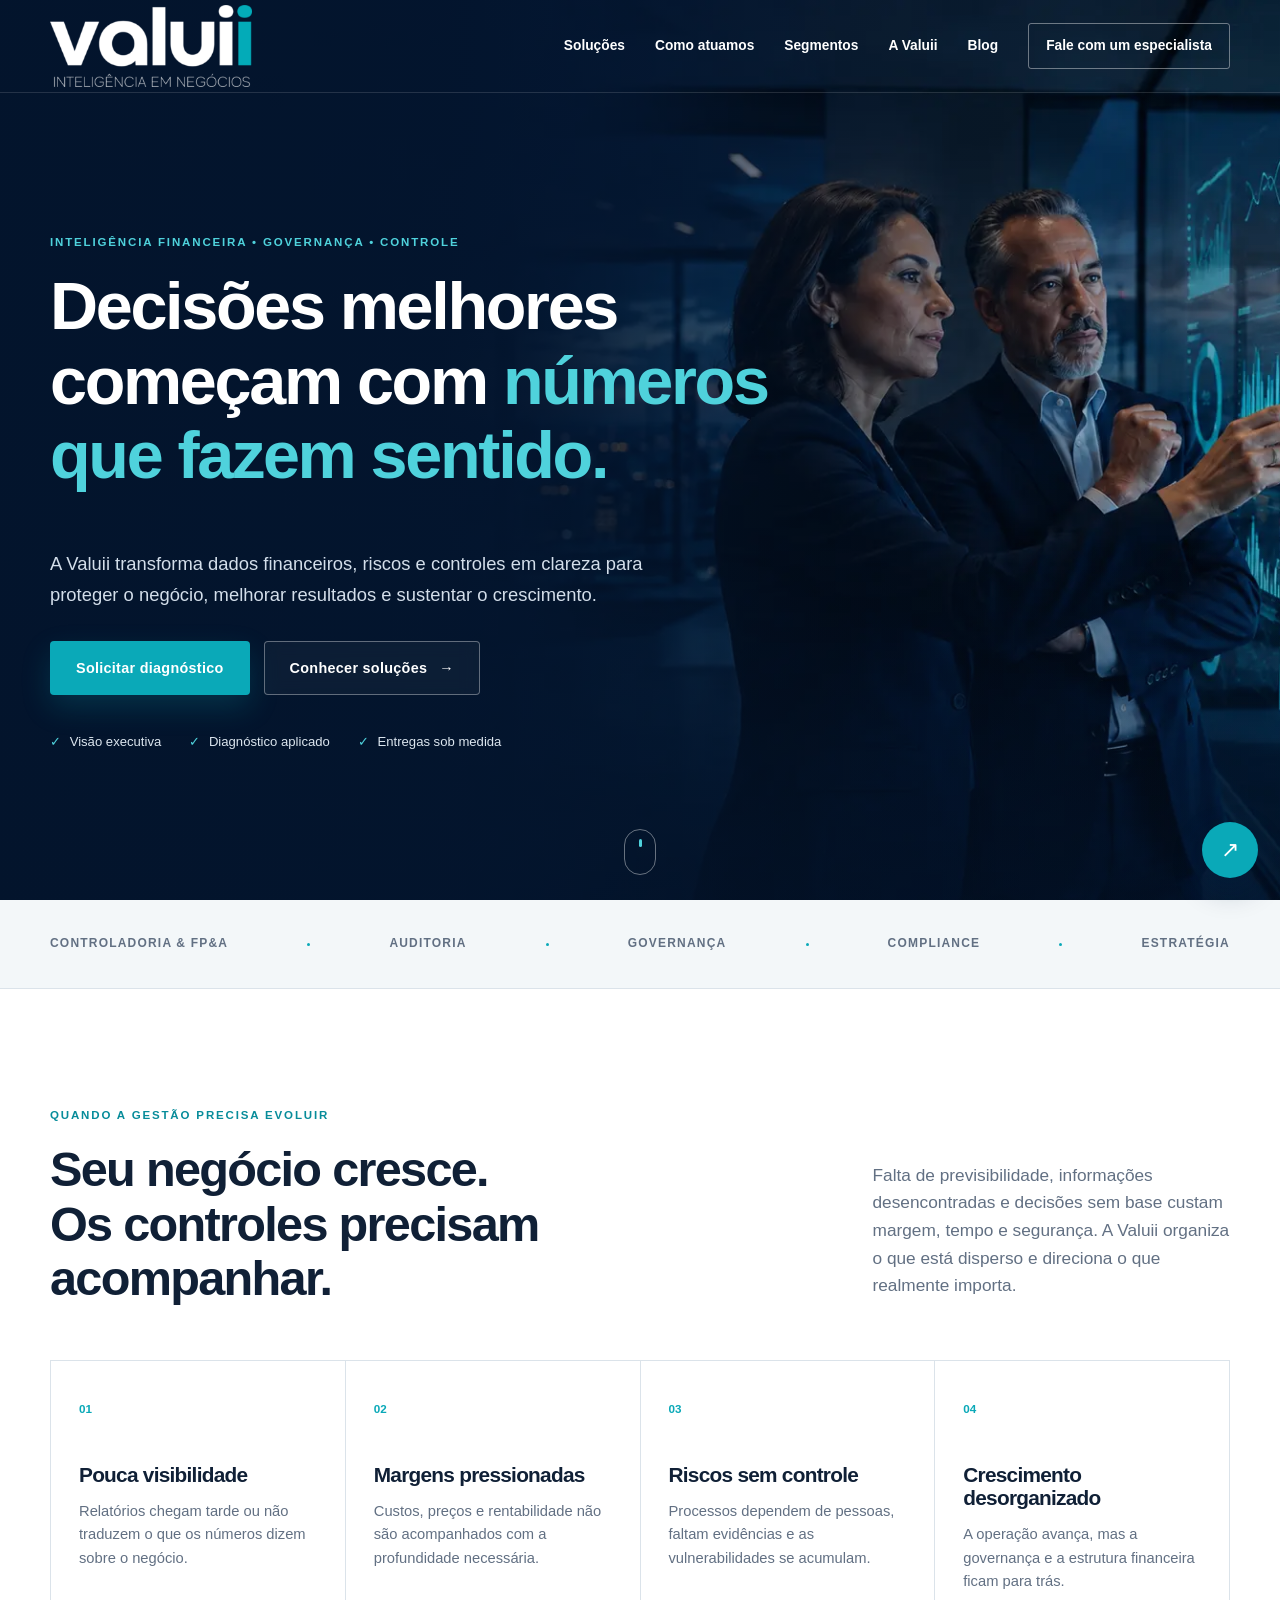
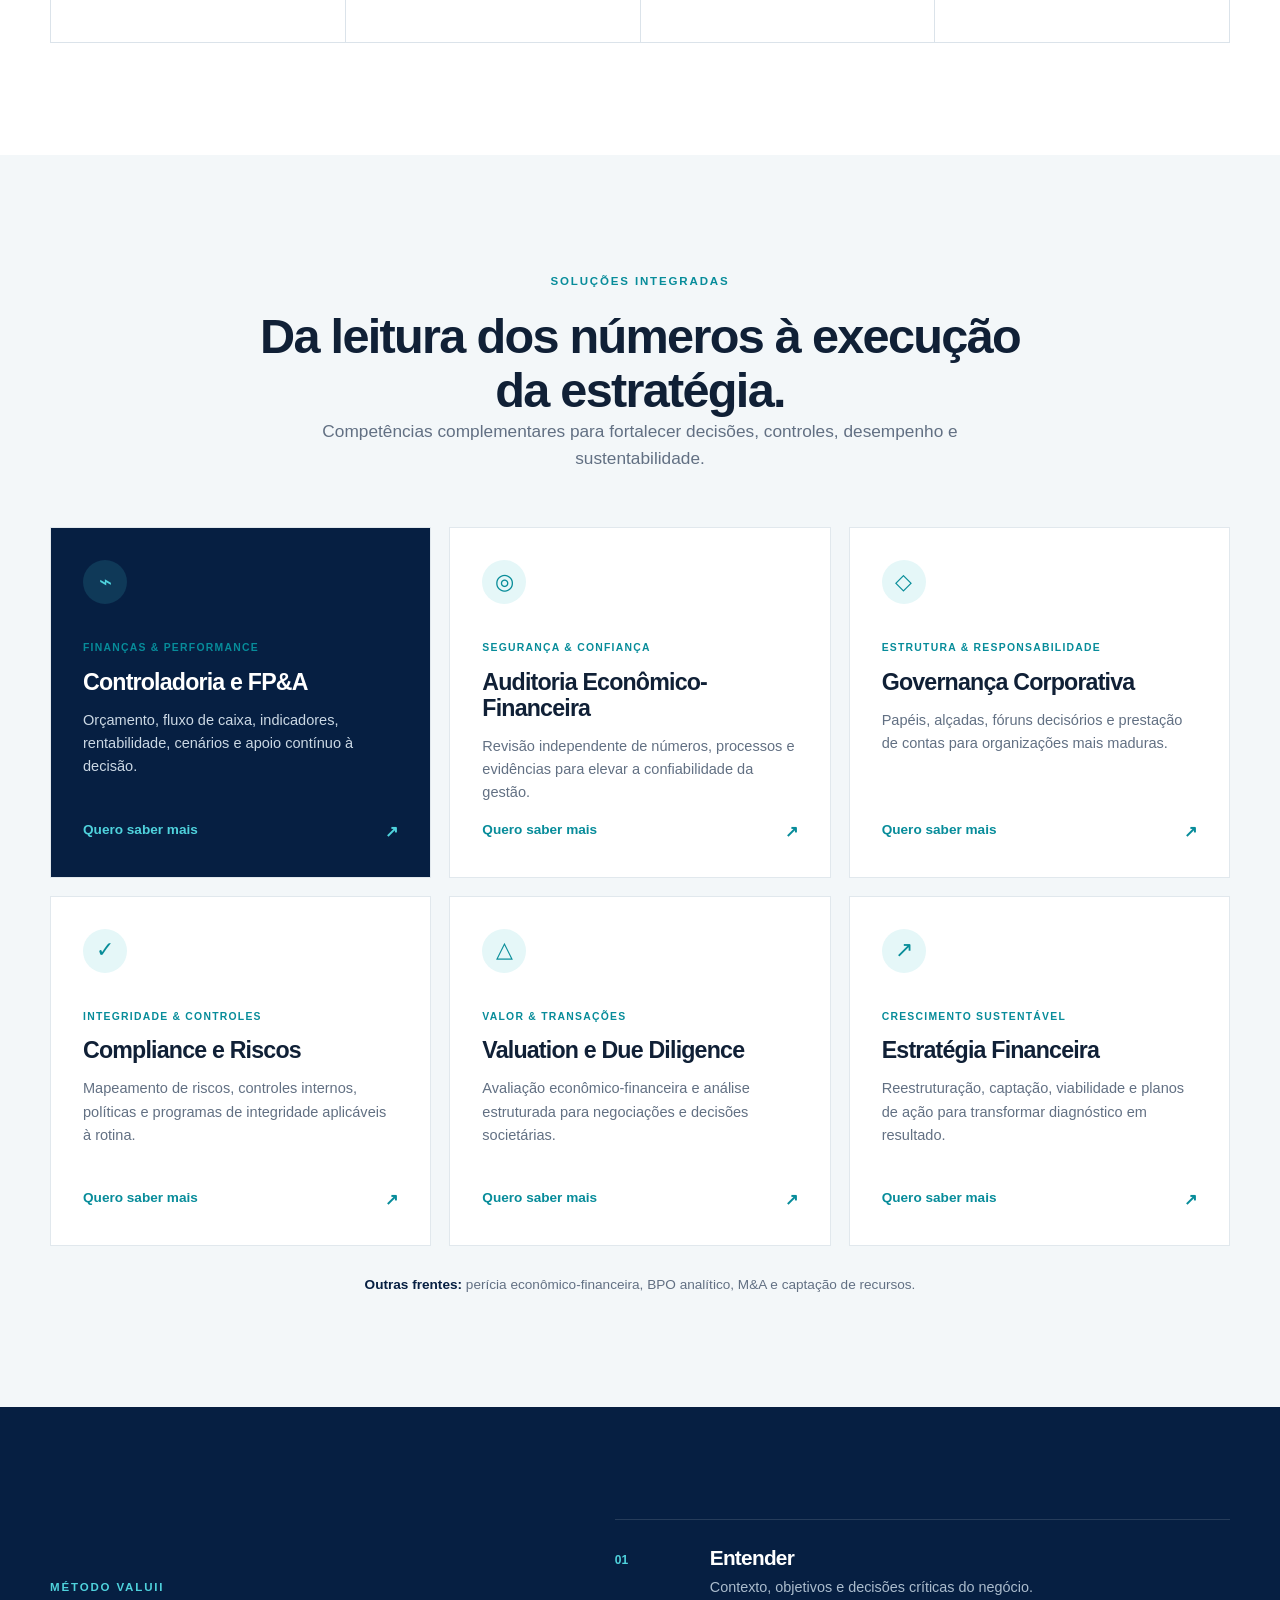
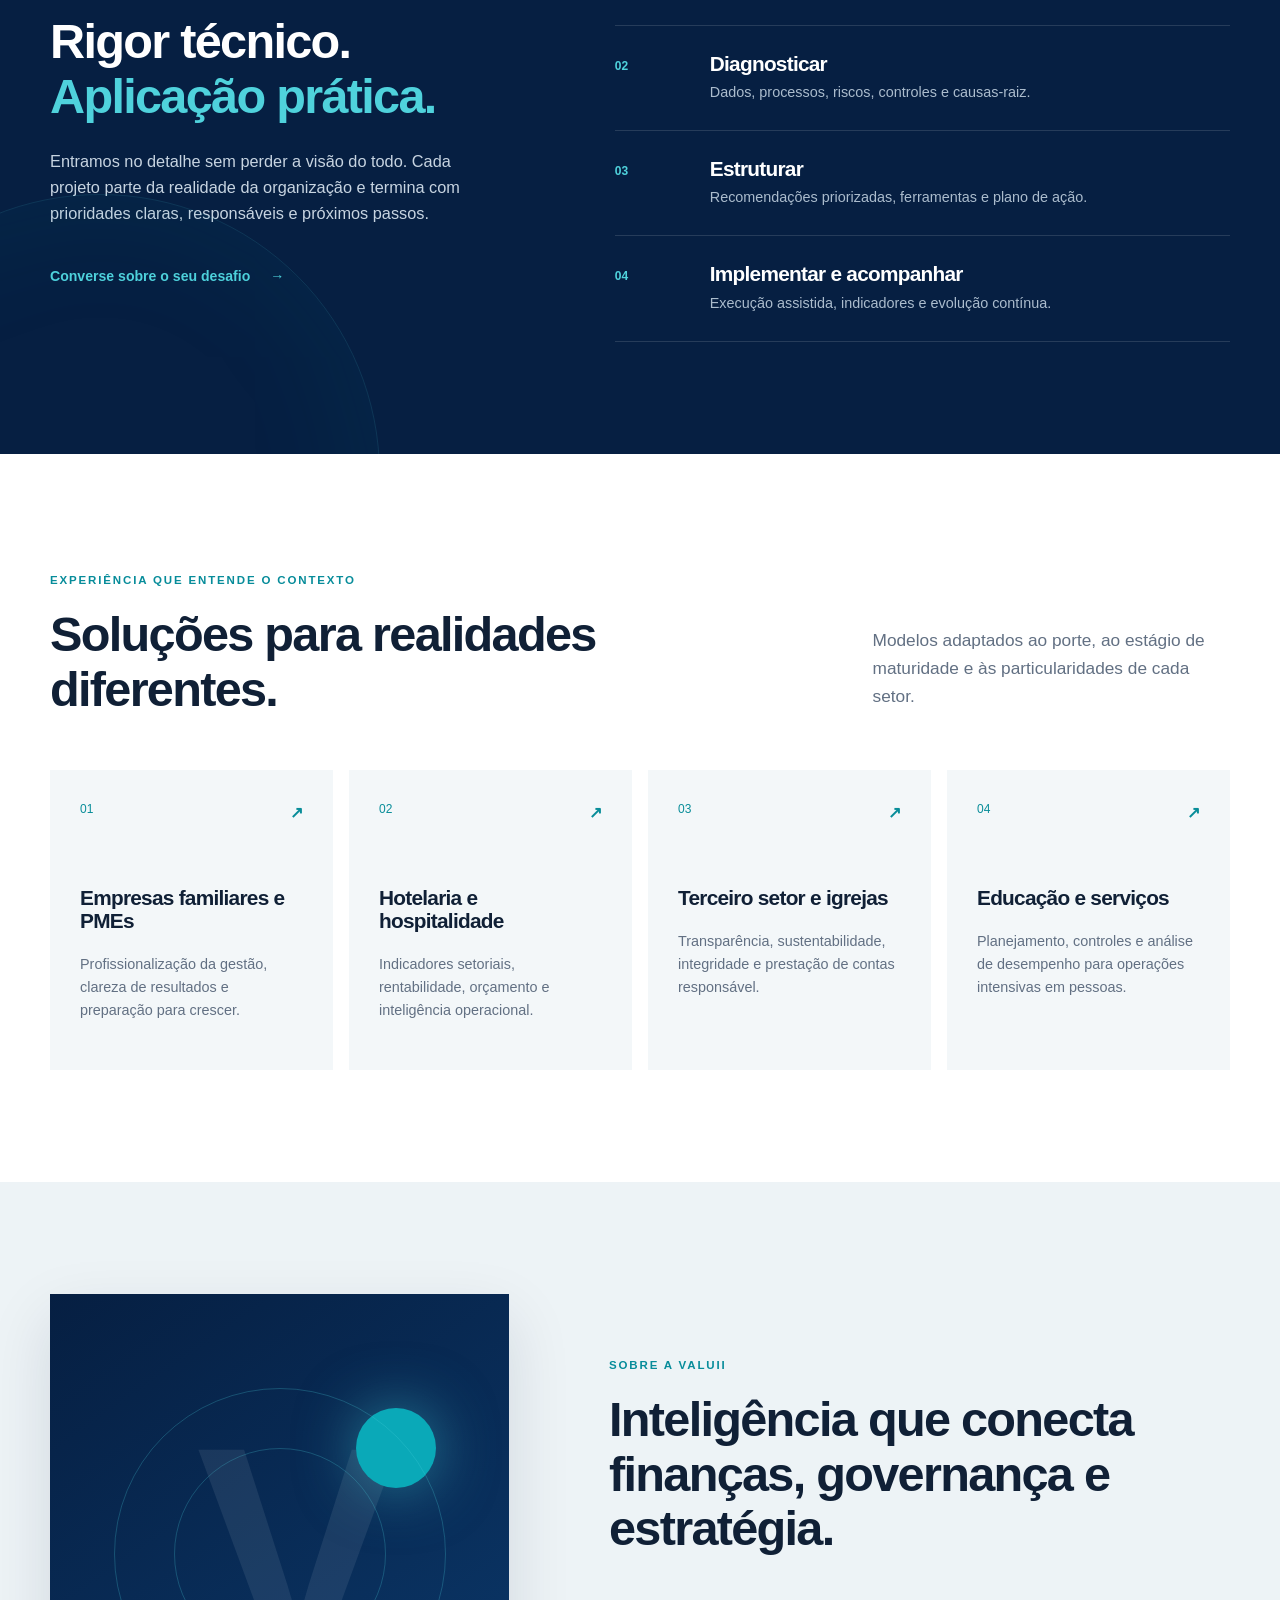
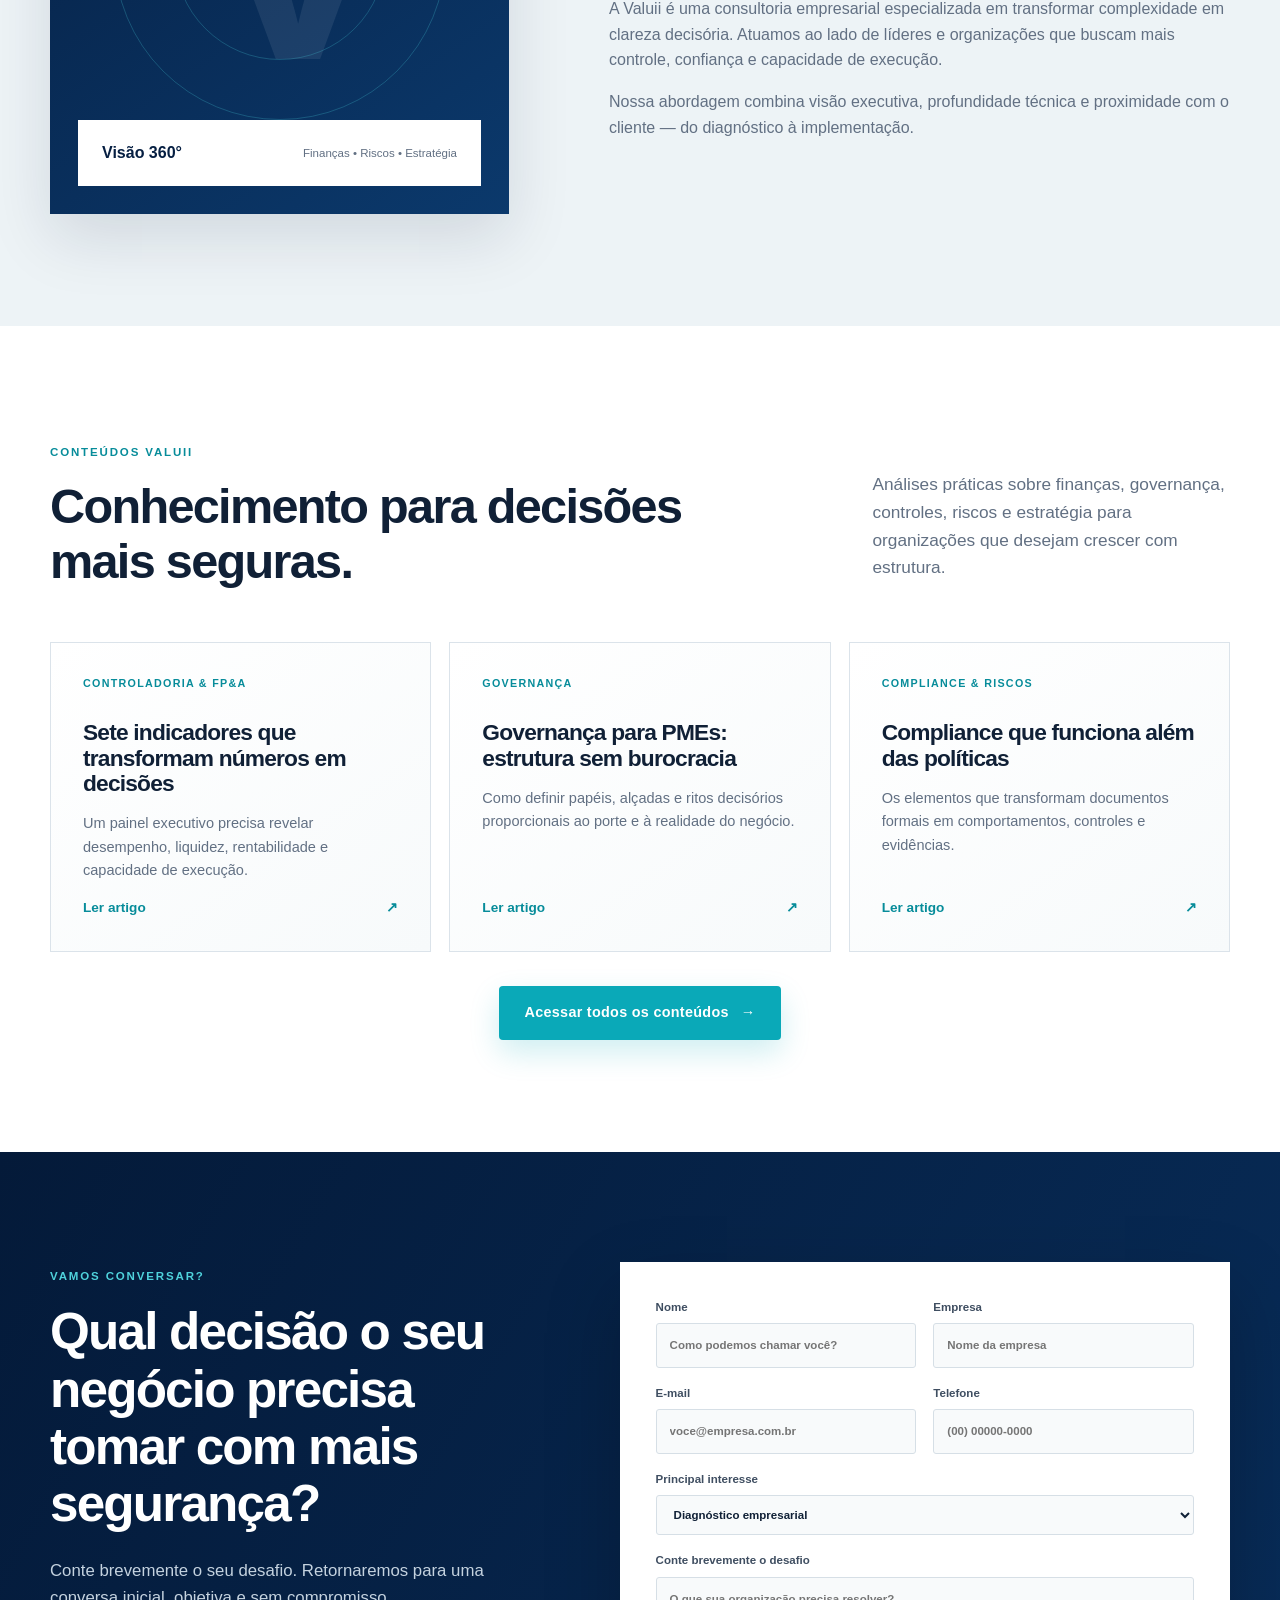
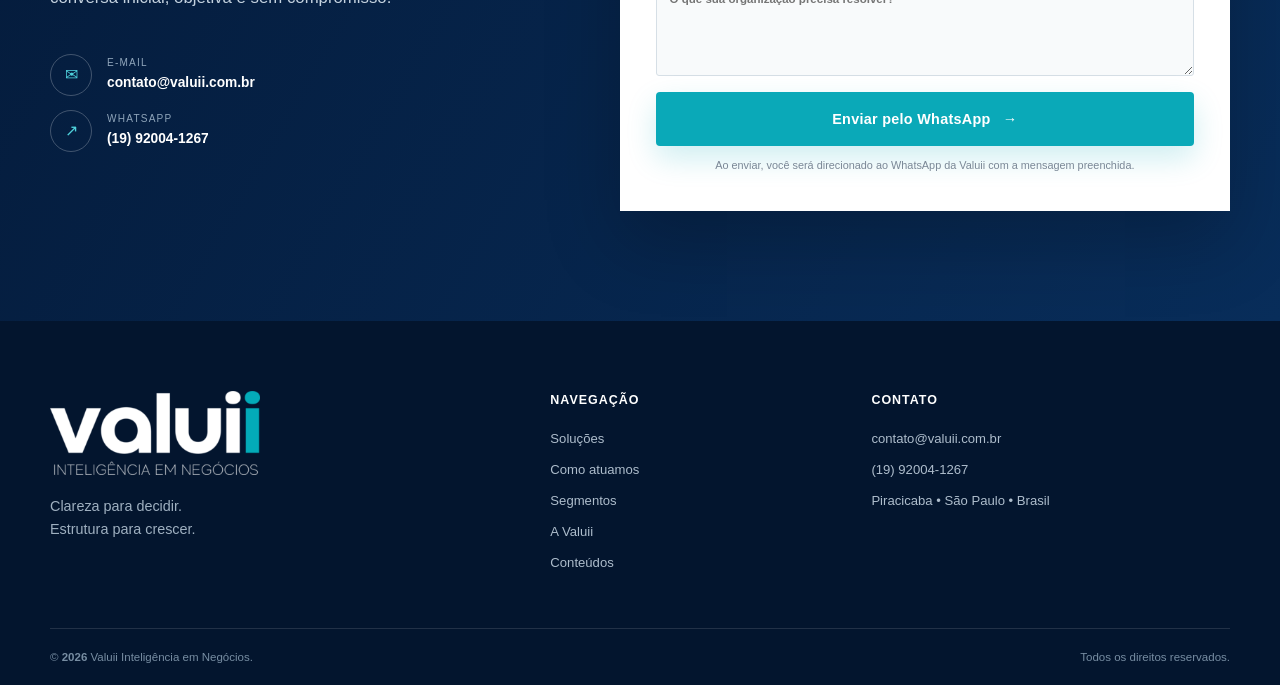
==== index.html @ 7f1cae78 "fix: corrige logo móvel e identifica blog no menu" ====
<!doctype html>
<html lang="pt-BR">
<head>
  <meta charset="utf-8">
  <meta name="viewport" content="width=device-width, initial-scale=1">
  <title>Valuii | Inteligência em Negócios</title>
  <meta name="description" content="Controladoria, inteligência financeira, auditoria, governança e compliance para transformar números em decisões mais seguras.">
  <meta name="theme-color" content="#061f42">
  <meta property="og:title" content="Valuii | Inteligência em Negócios">
  <meta property="og:description" content="Clareza financeira, controle e governança para decisões empresariais mais seguras.">
  <meta property="og:type" content="website">
  <meta property="og:locale" content="pt_BR">
  <meta property="og:url" content="https://www.valuii.com.br/">
  <link rel="canonical" href="https://www.valuii.com.br/">
  <link rel="icon" type="image/png" sizes="512x512" href="assets/favicon-valuii.png">
  <link rel="apple-touch-icon" href="assets/favicon-valuii.png">
  <link rel="preload" as="image" href="assets/hero-valuii.webp" fetchpriority="high">
  <link rel="stylesheet" href="styles.css">
  <script type="application/ld+json">
  {"@context":"https://schema.org","@type":"ProfessionalService","name":"Valuii Inteligência em Negócios","url":"https://www.valuii.com.br/","email":"contato@valuii.com.br","telephone":"+55-19-92004-1267","areaServed":"Brasil","address":{"@type":"PostalAddress","addressLocality":"Piracicaba","addressRegion":"SP","addressCountry":"BR"}}
  </script>
</head>
<body>
  <a class="skip-link" href="#conteudo">Ir para o conteúdo</a>
  <header class="site-header" id="inicio">
    <div class="nav-wrap container">
      <a class="brand" href="#inicio" aria-label="Valuii — página inicial">
        <img src="assets/logo-valuii-light.png" alt="Valuii Inteligência em Negócios" width="299" height="120">
      </a>
      <button class="menu-toggle" type="button" aria-label="Abrir menu" aria-expanded="false" aria-controls="main-nav">
        <span></span><span></span><span></span>
      </button>
      <nav id="main-nav" class="main-nav" aria-label="Navegação principal">
        <a href="#solucoes">Soluções</a>
        <a href="#metodo">Como atuamos</a>
        <a href="#segmentos">Segmentos</a>
        <a href="#sobre">A Valuii</a>
        <a href="blog/">Blog</a>
        <a class="nav-cta" href="#contato">Fale com um especialista</a>
      </nav>
    </div>
  </header>

  <main id="conteudo">
    <section class="hero" aria-labelledby="hero-title">
      <div class="hero-image" aria-hidden="true"></div>
      <div class="hero-shade" aria-hidden="true"></div>
      <div class="container hero-grid">
        <div class="hero-copy reveal">
          <span class="eyebrow light">INTELIGÊNCIA FINANCEIRA • GOVERNANÇA • CONTROLE</span>
          <h1 id="hero-title">Decisões melhores começam com <em>números que fazem sentido.</em></h1>
          <p>A Valuii transforma dados financeiros, riscos e controles em clareza para proteger o negócio, melhorar resultados e sustentar o crescimento.</p>
          <div class="hero-actions">
            <a class="button primary" href="#contato">Solicitar diagnóstico</a>
            <a class="button ghost" href="#solucoes">Conhecer soluções <span aria-hidden="true">→</span></a>
          </div>
          <div class="hero-proof" aria-label="Diferenciais da Valuii">
            <span><i aria-hidden="true">✓</i> Visão executiva</span>
            <span><i aria-hidden="true">✓</i> Diagnóstico aplicado</span>
            <span><i aria-hidden="true">✓</i> Entregas sob medida</span>
          </div>
        </div>
      </div>
      <a class="scroll-cue" href="#desafios" aria-label="Ir para a próxima seção"><span></span></a>
    </section>

    <section class="trust-strip" aria-label="Áreas de atuação">
      <div class="container trust-items">
        <span>Controladoria &amp; FP&amp;A</span><i></i>
        <span>Auditoria</span><i></i>
        <span>Governança</span><i></i>
        <span>Compliance</span><i></i>
        <span>Estratégia</span>
      </div>
    </section>

    <section class="section challenges" id="desafios">
      <div class="container">
        <div class="section-head split reveal">
          <div>
            <span class="eyebrow">QUANDO A GESTÃO PRECISA EVOLUIR</span>
            <h2>Seu negócio cresce.<br>Os controles precisam acompanhar.</h2>
          </div>
          <p>Falta de previsibilidade, informações desencontradas e decisões sem base custam margem, tempo e segurança. A Valuii organiza o que está disperso e direciona o que realmente importa.</p>
        </div>
        <div class="challenge-grid">
          <article class="challenge-card reveal"><span>01</span><h3>Pouca visibilidade</h3><p>Relatórios chegam tarde ou não traduzem o que os números dizem sobre o negócio.</p></article>
          <article class="challenge-card reveal"><span>02</span><h3>Margens pressionadas</h3><p>Custos, preços e rentabilidade não são acompanhados com a profundidade necessária.</p></article>
          <article class="challenge-card reveal"><span>03</span><h3>Riscos sem controle</h3><p>Processos dependem de pessoas, faltam evidências e as vulnerabilidades se acumulam.</p></article>
          <article class="challenge-card reveal"><span>04</span><h3>Crescimento desorganizado</h3><p>A operação avança, mas a governança e a estrutura financeira ficam para trás.</p></article>
        </div>
      </div>
    </section>

    <section class="section solutions" id="solucoes">
      <div class="container">
        <div class="section-head centered reveal">
          <span class="eyebrow">SOLUÇÕES INTEGRADAS</span>
          <h2>Da leitura dos números à execução da estratégia.</h2>
          <p>Competências complementares para fortalecer decisões, controles, desempenho e sustentabilidade.</p>
        </div>
        <div class="solution-grid">
          <article class="solution-card featured reveal"><div class="icon">⌁</div><span>FINANÇAS &amp; PERFORMANCE</span><h3>Controladoria e FP&amp;A</h3><p>Orçamento, fluxo de caixa, indicadores, rentabilidade, cenários e apoio contínuo à decisão.</p><a href="#contato" data-interest="Controladoria e FP&A">Quero saber mais <b>↗</b></a></article>
          <article class="solution-card reveal"><div class="icon">◎</div><span>SEGURANÇA &amp; CONFIANÇA</span><h3>Auditoria Econômico-Financeira</h3><p>Revisão independente de números, processos e evidências para elevar a confiabilidade da gestão.</p><a href="#contato" data-interest="Auditoria Econômico-Financeira">Quero saber mais <b>↗</b></a></article>
          <article class="solution-card reveal"><div class="icon">◇</div><span>ESTRUTURA &amp; RESPONSABILIDADE</span><h3>Governança Corporativa</h3><p>Papéis, alçadas, fóruns decisórios e prestação de contas para organizações mais maduras.</p><a href="#contato" data-interest="Governança Corporativa">Quero saber mais <b>↗</b></a></article>
          <article class="solution-card reveal"><div class="icon">✓</div><span>INTEGRIDADE &amp; CONTROLES</span><h3>Compliance e Riscos</h3><p>Mapeamento de riscos, controles internos, políticas e programas de integridade aplicáveis à rotina.</p><a href="#contato" data-interest="Compliance, Riscos e Controles Internos">Quero saber mais <b>↗</b></a></article>
          <article class="solution-card reveal"><div class="icon">△</div><span>VALOR &amp; TRANSAÇÕES</span><h3>Valuation e Due Diligence</h3><p>Avaliação econômico-financeira e análise estruturada para negociações e decisões societárias.</p><a href="#contato" data-interest="Valuation e Due Diligence">Quero saber mais <b>↗</b></a></article>
          <article class="solution-card reveal"><div class="icon">↗</div><span>CRESCIMENTO SUSTENTÁVEL</span><h3>Estratégia Financeira</h3><p>Reestruturação, captação, viabilidade e planos de ação para transformar diagnóstico em resultado.</p><a href="#contato" data-interest="Consultoria Financeira Estratégica">Quero saber mais <b>↗</b></a></article>
        </div>
        <div class="solutions-note reveal"><strong>Outras frentes:</strong> perícia econômico-financeira, BPO analítico, M&amp;A e captação de recursos.</div>
      </div>
    </section>

    <section class="section method" id="metodo">
      <div class="method-glow" aria-hidden="true"></div>
      <div class="container method-grid">
        <div class="method-copy reveal">
          <span class="eyebrow light">MÉTODO VALUII</span>
          <h2>Rigor técnico.<br><em>Aplicação prática.</em></h2>
          <p>Entramos no detalhe sem perder a visão do todo. Cada projeto parte da realidade da organização e termina com prioridades claras, responsáveis e próximos passos.</p>
          <a class="text-link" href="#contato">Converse sobre o seu desafio <span>→</span></a>
        </div>
        <ol class="method-steps">
          <li class="reveal"><span>01</span><div><h3>Entender</h3><p>Contexto, objetivos e decisões críticas do negócio.</p></div></li>
          <li class="reveal"><span>02</span><div><h3>Diagnosticar</h3><p>Dados, processos, riscos, controles e causas-raiz.</p></div></li>
          <li class="reveal"><span>03</span><div><h3>Estruturar</h3><p>Recomendações priorizadas, ferramentas e plano de ação.</p></div></li>
          <li class="reveal"><span>04</span><div><h3>Implementar e acompanhar</h3><p>Execução assistida, indicadores e evolução contínua.</p></div></li>
        </ol>
      </div>
    </section>

    <section class="section segments" id="segmentos">
      <div class="container">
        <div class="section-head split reveal">
          <div><span class="eyebrow">EXPERIÊNCIA QUE ENTENDE O CONTEXTO</span><h2>Soluções para realidades diferentes.</h2></div>
          <p>Modelos adaptados ao porte, ao estágio de maturidade e às particularidades de cada setor.</p>
        </div>
        <div class="segment-grid">
          <article class="segment-card reveal"><div class="segment-top"><span>01</span><b>↗</b></div><h3>Empresas familiares e PMEs</h3><p>Profissionalização da gestão, clareza de resultados e preparação para crescer.</p></article>
          <article class="segment-card reveal"><div class="segment-top"><span>02</span><b>↗</b></div><h3>Hotelaria e hospitalidade</h3><p>Indicadores setoriais, rentabilidade, orçamento e inteligência operacional.</p></article>
          <article class="segment-card reveal"><div class="segment-top"><span>03</span><b>↗</b></div><h3>Terceiro setor e igrejas</h3><p>Transparência, sustentabilidade, integridade e prestação de contas responsável.</p></article>
          <article class="segment-card reveal"><div class="segment-top"><span>04</span><b>↗</b></div><h3>Educação e serviços</h3><p>Planejamento, controles e análise de desempenho para operações intensivas em pessoas.</p></article>
        </div>
      </div>
    </section>

    <section class="section about" id="sobre">
      <div class="container about-grid">
        <div class="about-visual reveal">
          <div class="monogram"><span>V</span><i></i></div>
          <div class="about-badge"><strong>Visão 360°</strong><span>Finanças • Riscos • Estratégia</span></div>
        </div>
        <div class="about-copy reveal">
          <span class="eyebrow">SOBRE A VALUII</span>
          <h2>Inteligência que conecta finanças, governança e estratégia.</h2>
          <p>A Valuii é uma consultoria empresarial especializada em transformar complexidade em clareza decisória. Atuamos ao lado de líderes e organizações que buscam mais controle, confiança e capacidade de execução.</p>
          <p>Nossa abordagem combina visão executiva, profundidade técnica e proximidade com o cliente — do diagnóstico à implementação.</p>
        </div>
      </div>
    </section>

    <section class="section insights" id="conteudos">
      <div class="container">
        <div class="section-head split reveal">
          <div><span class="eyebrow">CONTEÚDOS VALUII</span><h2>Conhecimento para decisões mais seguras.</h2></div>
          <p>Análises práticas sobre finanças, governança, controles, riscos e estratégia para organizações que desejam crescer com estrutura.</p>
        </div>
        <div class="insight-grid">
          <article class="insight-card reveal"><span>CONTROLADORIA &amp; FP&amp;A</span><h3>Sete indicadores que transformam números em decisões</h3><p>Um painel executivo precisa revelar desempenho, liquidez, rentabilidade e capacidade de execução.</p><a href="blog/indicadores-gestao-financeira/">Ler artigo <b>↗</b></a></article>
          <article class="insight-card reveal"><span>GOVERNANÇA</span><h3>Governança para PMEs: estrutura sem burocracia</h3><p>Como definir papéis, alçadas e ritos decisórios proporcionais ao porte e à realidade do negócio.</p><a href="blog/governanca-pmes/">Ler artigo <b>↗</b></a></article>
          <article class="insight-card reveal"><span>COMPLIANCE &amp; RISCOS</span><h3>Compliance que funciona além das políticas</h3><p>Os elementos que transformam documentos formais em comportamentos, controles e evidências.</p><a href="blog/compliance-na-pratica/">Ler artigo <b>↗</b></a></article>
        </div>
        <div class="insights-action reveal"><a class="button primary" href="blog/">Acessar todos os conteúdos <span>→</span></a></div>
      </div>
    </section>

    <section class="contact" id="contato">
      <div class="container contact-grid">
        <div class="contact-copy reveal">
          <span class="eyebrow light">VAMOS CONVERSAR?</span>
          <h2>Qual decisão o seu negócio precisa tomar com mais segurança?</h2>
          <p>Conte brevemente o seu desafio. Retornaremos para uma conversa inicial, objetiva e sem compromisso.</p>
          <div class="contact-direct">
            <a href="mailto:contato@valuii.com.br"><span>✉</span><div><small>E-MAIL</small><strong>contato@valuii.com.br</strong></div></a>
            <a href="https://wa.me/5519920041267" target="_blank" rel="noopener"><span>↗</span><div><small>WHATSAPP</small><strong>(19) 92004-1267</strong></div></a>
          </div>
        </div>
        <form class="contact-form reveal" id="contact-form">
          <div class="form-row"><label>Nome<input id="name" name="name" type="text" autocomplete="name" required placeholder="Como podemos chamar você?"></label><label>Empresa<input id="company" name="company" type="text" autocomplete="organization" placeholder="Nome da empresa"></label></div>
          <div class="form-row"><label>E-mail<input id="email" name="email" type="email" autocomplete="email" required placeholder="voce@empresa.com.br"></label><label>Telefone<input id="phone" name="phone" type="tel" autocomplete="tel" placeholder="(00) 00000-0000"></label></div>
          <label>Principal interesse<select id="interest" name="interest"><option>Diagnóstico empresarial</option><option>Controladoria e FP&amp;A</option><option>Auditoria Econômico-Financeira</option><option>Governança Corporativa</option><option>Compliance, Riscos e Controles Internos</option><option>Valuation e Due Diligence</option><option>Consultoria Financeira Estratégica</option><option>Outro assunto</option></select></label>
          <label>Conte brevemente o desafio<textarea id="message" name="message" rows="4" required placeholder="O que sua organização precisa resolver?"></textarea></label>
          <button class="button primary full" type="submit">Enviar pelo WhatsApp <span>→</span></button>
          <p class="form-note">Ao enviar, você será direcionado ao WhatsApp da Valuii com a mensagem preenchida.</p>
        </form>
      </div>
    </section>
  </main>

  <footer class="footer">
    <div class="container footer-main">
      <div class="footer-brand"><img src="assets/logo-valuii-light.png" alt="Valuii Inteligência em Negócios" width="299" height="120"><p>Clareza para decidir.<br>Estrutura para crescer.</p></div>
      <div class="footer-links"><strong>Navegação</strong><a href="#solucoes">Soluções</a><a href="#metodo">Como atuamos</a><a href="#segmentos">Segmentos</a><a href="#sobre">A Valuii</a><a href="blog/">Conteúdos</a></div>
      <div class="footer-links"><strong>Contato</strong><a href="mailto:contato@valuii.com.br">contato@valuii.com.br</a><a href="https://wa.me/5519920041267" target="_blank" rel="noopener">(19) 92004-1267</a><span>Piracicaba • São Paulo • Brasil</span></div>
    </div>
    <div class="container footer-bottom"><span>© <b id="year"></b> Valuii Inteligência em Negócios.</span><span>Todos os direitos reservados.</span></div>
  </footer>

  <a class="whatsapp-float" href="https://wa.me/5519920041267?text=Ol%C3%A1%2C%20gostaria%20de%20conhecer%20as%20solu%C3%A7%C3%B5es%20da%20Valuii." target="_blank" rel="noopener" aria-label="Conversar com a Valuii pelo WhatsApp"><span>↗</span></a>
  <script src="script.js" defer></script>
</body>
</html>
---- styles.css ----
:root{--navy:#061f42;--navy-2:#092d59;--cyan:#0aa9b8;--cyan-2:#4fd2dc;--ink:#102036;--muted:#627083;--line:#dbe3ea;--soft:#f3f7f9;--white:#fff;--max:1180px;--shadow:0 24px 60px rgba(4,28,58,.12)}
*{box-sizing:border-box}html{scroll-behavior:smooth}body{margin:0;color:var(--ink);background:var(--white);font-family:"Avenir Next",Avenir,"Segoe UI",Roboto,Helvetica,Arial,sans-serif;line-height:1.6;-webkit-font-smoothing:antialiased}img{display:block;max-width:100%}a{color:inherit;text-decoration:none}button,input,select,textarea{font:inherit}.container{width:min(calc(100% - 40px),var(--max));margin-inline:auto}.skip-link{position:fixed;top:-100px;left:16px;z-index:999;background:white;color:var(--navy);padding:10px 16px;border-radius:6px}.skip-link:focus{top:12px}.eyebrow{display:inline-block;color:#078c9a;font-size:.72rem;font-weight:800;letter-spacing:.16em;margin-bottom:18px}.eyebrow.light{color:var(--cyan-2)}h1,h2,h3,p{margin-top:0}h1,h2,h3{line-height:1.12;letter-spacing:-.035em}h1{font-size:clamp(2.65rem,5.2vw,5rem);font-weight:650}h2{font-size:clamp(2rem,3.8vw,3.55rem);font-weight:650}h3{font-size:1.3rem}.section{padding:112px 0}.section-head{margin-bottom:54px}.section-head.split{display:grid;grid-template-columns:1.35fr .65fr;gap:80px;align-items:end}.section-head.split p{color:var(--muted);font-size:1.08rem;margin-bottom:6px}.section-head.centered{max-width:760px;text-align:center;margin-inline:auto}.section-head.centered p{color:var(--muted);font-size:1.08rem}.section-head h2{margin-bottom:0}.button{display:inline-flex;align-items:center;justify-content:center;gap:12px;min-height:54px;padding:0 25px;border:1px solid transparent;border-radius:4px;font-size:.9rem;font-weight:750;letter-spacing:.02em;transition:.25s ease;cursor:pointer}.button.primary{background:var(--cyan);color:white;box-shadow:0 12px 30px rgba(10,169,184,.2)}.button.primary:hover{background:#078f9c;transform:translateY(-2px)}.button.ghost{border-color:rgba(255,255,255,.35);color:white;background:rgba(255,255,255,.04);backdrop-filter:blur(8px)}.button.ghost:hover{border-color:white;background:rgba(255,255,255,.1)}.button.full{width:100%;border:0}.site-header{position:absolute;z-index:20;width:100%;top:0;border-bottom:1px solid rgba(255,255,255,.13)}.site-header.is-scrolled{position:fixed;background:rgba(6,31,66,.96);backdrop-filter:blur(14px);animation:headerIn .25s ease;box-shadow:0 10px 30px rgba(0,0,0,.12)}@keyframes headerIn{from{transform:translateY(-100%)}to{transform:none}}.nav-wrap{height:92px;display:flex;align-items:center;justify-content:space-between}.brand img{width:202px;height:auto}.main-nav{display:flex;align-items:center;gap:30px;color:white;font-size:.86rem;font-weight:650}.main-nav>a:not(.nav-cta){position:relative}.main-nav>a:not(.nav-cta):after{content:"";position:absolute;left:0;right:100%;bottom:-8px;height:2px;background:var(--cyan);transition:.25s}.main-nav>a:hover:after{right:0}.nav-cta{padding:11px 17px;border:1px solid rgba(255,255,255,.4);border-radius:3px}.nav-cta:hover{background:white;color:var(--navy)}.menu-toggle{display:none;background:none;border:0;padding:8px}.menu-toggle span{display:block;width:25px;height:2px;background:white;margin:5px}.hero{position:relative;min-height:790px;height:100vh;max-height:980px;display:flex;align-items:center;overflow:hidden;background:var(--navy)}.hero-image{position:absolute;inset:0;background-image:url("assets/hero-valuii.webp");background-size:cover;background-position:center}.hero-shade{position:absolute;inset:0;background:linear-gradient(90deg,rgba(3,20,44,.98) 0%,rgba(3,20,44,.91) 35%,rgba(3,20,44,.42) 68%,rgba(3,20,44,.12) 100%),linear-gradient(0deg,rgba(3,20,44,.58),transparent 40%)}.hero-grid{position:relative;padding-top:80px}.hero-copy{max-width:770px;color:white}.hero-copy h1 em,.method-copy h2 em{font-style:normal;color:var(--cyan-2)}.hero-copy p{max-width:660px;color:#d3deea;font-size:1.15rem;line-height:1.7;margin-bottom:31px}.hero-actions{display:flex;gap:14px;flex-wrap:wrap}.hero-proof{display:flex;gap:28px;flex-wrap:wrap;margin-top:36px;color:#dce6ef;font-size:.82rem}.hero-proof i{font-style:normal;color:var(--cyan-2);margin-right:5px}.scroll-cue{position:absolute;bottom:25px;left:50%;transform:translateX(-50%);width:32px;height:46px;border:1px solid rgba(255,255,255,.4);border-radius:18px}.scroll-cue span{display:block;width:3px;height:8px;border-radius:2px;background:var(--cyan-2);margin:9px auto;animation:scroll 1.8s infinite}@keyframes scroll{0%{opacity:0;transform:translateY(0)}30%{opacity:1}100%{opacity:0;transform:translateY(16px)}}.trust-strip{background:var(--soft);border-bottom:1px solid var(--line)}.trust-items{min-height:88px;display:flex;align-items:center;justify-content:space-between;color:#627083;font-size:.75rem;font-weight:750;letter-spacing:.1em;text-transform:uppercase}.trust-items i{width:3px;height:3px;border-radius:50%;background:var(--cyan)}.challenges{background:white}.challenge-grid{display:grid;grid-template-columns:repeat(4,1fr);gap:1px;background:var(--line);border:1px solid var(--line)}.challenge-card{background:white;padding:34px 28px;min-height:260px;transition:.25s}.challenge-card:hover{background:var(--navy);color:white;transform:translateY(-6px);box-shadow:var(--shadow)}.challenge-card>span{display:inline-block;color:var(--cyan);font-size:.73rem;font-weight:800;margin-bottom:44px}.challenge-card h3{margin-bottom:14px}.challenge-card p{color:var(--muted);font-size:.92rem}.challenge-card:hover p{color:#cbd8e4}.solutions{background:var(--soft)}.solution-grid{display:grid;grid-template-columns:repeat(3,1fr);gap:18px}.solution-card{position:relative;background:white;border:1px solid #e1e8ed;padding:32px;min-height:350px;display:flex;flex-direction:column;transition:.28s}.solution-card:hover{transform:translateY(-7px);box-shadow:var(--shadow);border-color:transparent}.solution-card.featured{background:var(--navy);color:white}.solution-card .icon{width:44px;height:44px;border-radius:50%;display:grid;place-items:center;background:#e5f7f8;color:#088d99;font-size:1.35rem;margin-bottom:36px}.solution-card.featured .icon{background:rgba(73,208,220,.14);color:var(--cyan-2)}.solution-card>span{font-size:.65rem;letter-spacing:.12em;color:#078c9a;font-weight:800;margin-bottom:12px}.solution-card h3{font-size:1.45rem;margin-bottom:14px}.solution-card p{color:var(--muted);font-size:.91rem}.solution-card.featured p{color:#cbd8e4}.solution-card a{margin-top:auto;color:#078c9a;font-weight:750;font-size:.85rem}.solution-card.featured a{color:var(--cyan-2)}.solution-card a b{float:right;font-size:1rem}.solutions-note{text-align:center;color:var(--muted);font-size:.85rem;margin-top:28px}.solutions-note strong{color:var(--navy)}.method{position:relative;overflow:hidden;background:var(--navy);color:white}.method-glow{position:absolute;width:560px;height:560px;border:1px solid rgba(73,208,220,.13);border-radius:50%;left:-180px;bottom:-300px;box-shadow:0 0 140px rgba(10,169,184,.08) inset}.method-grid{display:grid;grid-template-columns:.85fr 1.15fr;gap:110px;align-items:center}.method-copy h2{margin-bottom:25px}.method-copy p{color:#c7d4e1;font-size:1.02rem;max-width:470px}.text-link{display:inline-flex;gap:20px;color:var(--cyan-2);font-size:.88rem;font-weight:800;margin-top:22px}.method-steps{list-style:none;padding:0;margin:0}.method-steps li{display:grid;grid-template-columns:75px 1fr;gap:20px;padding:26px 0;border-bottom:1px solid rgba(255,255,255,.13)}.method-steps li:first-child{border-top:1px solid rgba(255,255,255,.13)}.method-steps>li>span{color:var(--cyan-2);font-size:.75rem;font-weight:800;padding-top:5px}.method-steps h3{margin-bottom:6px}.method-steps p{color:#abbccd;margin:0;font-size:.9rem}.segments{background:white}.segment-grid{display:grid;grid-template-columns:repeat(4,1fr);gap:16px}.segment-card{background:var(--soft);border-bottom:3px solid transparent;padding:30px;min-height:280px;transition:.25s}.segment-card:hover{border-color:var(--cyan);background:white;box-shadow:var(--shadow);transform:translateY(-5px)}.segment-top{display:flex;justify-content:space-between;margin-bottom:60px;color:#088d99;font-size:.75rem}.segment-top b{font-size:1rem}.segment-card h3{font-size:1.3rem}.segment-card p{color:var(--muted);font-size:.9rem}.about{background:#edf3f6}.about-grid{display:grid;grid-template-columns:.85fr 1.15fr;gap:100px;align-items:center}.about-visual{position:relative;height:520px;background:linear-gradient(145deg,var(--navy),#0b396c);overflow:hidden;box-shadow:var(--shadow)}.monogram{height:100%;display:grid;place-items:center;position:relative}.monogram span{font-size:19rem;line-height:1;font-weight:800;color:rgba(255,255,255,.08);letter-spacing:-.12em}.monogram:before,.monogram:after{content:"";position:absolute;width:210px;height:210px;border:1px solid rgba(73,208,220,.25);border-radius:50%}.monogram:after{width:330px;height:330px}.monogram i{position:absolute;width:80px;height:80px;background:var(--cyan);border-radius:50%;right:16%;top:22%;box-shadow:0 0 60px rgba(73,208,220,.5)}.about-badge{position:absolute;left:28px;right:28px;bottom:28px;padding:20px 24px;background:white;display:flex;justify-content:space-between;align-items:center;gap:20px}.about-badge strong{color:var(--navy)}.about-badge span{font-size:.72rem;color:var(--muted);text-align:right}.about-copy>p{color:var(--muted);font-size:1rem}.leader-card{display:flex;align-items:center;gap:18px;margin-top:30px;padding-top:28px;border-top:1px solid #cedae2}.leader-initials{width:58px;height:58px;border-radius:50%;background:var(--navy);color:white;display:grid;place-items:center;font-weight:800}.leader-card strong,.leader-card span,.leader-card small{display:block}.leader-card span{font-size:.82rem;color:#078c9a;font-weight:800}.leader-card small{font-size:.75rem;color:var(--muted);margin-top:3px}.contact{padding:110px 0;background:linear-gradient(120deg,#041a39,#082d5a);color:white}.contact-grid{display:grid;grid-template-columns:.88fr 1.12fr;gap:90px}.contact-copy h2{font-size:clamp(2.1rem,4vw,3.7rem);margin-bottom:25px}.contact-copy>p{color:#c4d2df;font-size:1.05rem}.contact-direct{margin-top:42px;display:grid;gap:14px}.contact-direct a{display:flex;gap:15px;align-items:center}.contact-direct>a>span{width:42px;height:42px;border:1px solid rgba(255,255,255,.24);border-radius:50%;display:grid;place-items:center;color:var(--cyan-2)}.contact-direct small,.contact-direct strong{display:block}.contact-direct small{color:#8fa5ba;font-size:.63rem;letter-spacing:.12em}.contact-direct strong{font-size:.86rem}.contact-form{background:white;color:var(--ink);padding:36px;box-shadow:0 30px 70px rgba(0,0,0,.22)}.form-row{display:grid;grid-template-columns:1fr 1fr;gap:17px}.contact-form label{display:block;font-size:.72rem;font-weight:800;color:#3f4e61;margin-bottom:16px}.contact-form input,.contact-form select,.contact-form textarea{display:block;width:100%;margin-top:7px;border:1px solid #d6dfe6;border-radius:3px;background:#f8fafb;color:var(--ink);padding:12px 13px;outline:none;transition:.2s}.contact-form input:focus,.contact-form select:focus,.contact-form textarea:focus{border-color:var(--cyan);box-shadow:0 0 0 3px rgba(10,169,184,.12);background:white}.contact-form textarea{resize:vertical}.form-note{text-align:center;color:#7a8796;font-size:.68rem;margin:11px 0 0}.footer{background:#03152e;color:white;padding-top:70px}.footer-main{display:grid;grid-template-columns:1.2fr .7fr 1fr;gap:70px;padding-bottom:55px}.footer-brand img{width:210px;height:auto;margin-bottom:20px}.footer-brand p{color:#9fb0c0;font-size:.9rem}.footer-links{display:flex;flex-direction:column;gap:10px;font-size:.82rem;color:#aebdcc}.footer-links strong{color:white;margin-bottom:7px;font-size:.78rem;letter-spacing:.08em;text-transform:uppercase}.footer-links a:hover{color:var(--cyan-2)}.footer-bottom{border-top:1px solid rgba(255,255,255,.12);padding:19px 0;display:flex;justify-content:space-between;color:#778da2;font-size:.72rem}.whatsapp-float{position:fixed;z-index:50;right:22px;bottom:22px;width:56px;height:56px;border-radius:50%;display:grid;place-items:center;background:var(--cyan);color:white;font-size:1.4rem;box-shadow:0 12px 30px rgba(4,31,66,.3);transition:.2s}.whatsapp-float:hover{transform:translateY(-4px) scale(1.04)}.reveal{opacity:0;transform:translateY(24px);transition:opacity .65s ease,transform .65s ease}.reveal.visible{opacity:1;transform:none}
@media(max-width:980px){.section{padding:88px 0}.main-nav{position:fixed;inset:92px 0 auto 0;background:var(--navy);display:none;flex-direction:column;align-items:stretch;padding:24px 30px 35px;border-top:1px solid rgba(255,255,255,.1)}.main-nav.open{display:flex}.main-nav .nav-cta{text-align:center}.menu-toggle{display:block}.section-head.split,.method-grid,.about-grid,.contact-grid{grid-template-columns:1fr;gap:45px}.challenge-grid,.segment-grid{grid-template-columns:repeat(2,1fr)}.solution-grid{grid-template-columns:repeat(2,1fr)}.about-visual{height:430px}.contact-grid{gap:55px}.hero{min-height:740px}.hero-copy{max-width:680px}.footer-main{grid-template-columns:1fr 1fr}.footer-brand{grid-column:1/-1}}
@media(max-width:650px){.container{width:min(calc(100% - 30px),var(--max))}.section{padding:72px 0}.nav-wrap{height:78px}.site-header .brand img{width:168px}.main-nav{inset:78px 0 auto}.hero{height:auto;min-height:760px;padding:125px 0 70px}.hero-image{background-position:66% center}.hero-shade{background:linear-gradient(90deg,rgba(3,20,44,.96),rgba(3,20,44,.76)),linear-gradient(0deg,rgba(3,20,44,.7),transparent)}.hero-copy h1{font-size:2.7rem}.hero-copy p{font-size:1rem}.hero-actions{display:grid}.hero-proof{gap:11px 20px}.scroll-cue{display:none}.trust-items{justify-content:center;gap:14px;flex-wrap:wrap;padding:18px 0}.trust-items i{display:none}.section-head{margin-bottom:35px}.section-head.split{gap:20px}.challenge-grid,.solution-grid,.segment-grid{grid-template-columns:1fr}.challenge-card{min-height:auto}.solution-card{min-height:320px}.segment-card{min-height:230px}.method-grid{gap:45px}.method-steps li{grid-template-columns:48px 1fr}.about-visual{height:360px}.monogram span{font-size:13rem}.about-badge{left:15px;right:15px;bottom:15px;display:block}.about-badge span{display:block;text-align:left;margin-top:2px}.form-row{grid-template-columns:1fr}.contact-form{padding:25px 20px}.footer-main{grid-template-columns:1fr;gap:36px}.footer-brand{grid-column:auto}.footer-bottom{display:block}.footer-bottom span{display:block}.whatsapp-float{width:50px;height:50px}.contact{padding:75px 0}}
@media(prefers-reduced-motion:reduce){html{scroll-behavior:auto}*,*:before,*:after{animation:none!important;transition:none!important}.reveal{opacity:1;transform:none}}
.insights{background:#fff}.insight-grid{display:grid;grid-template-columns:repeat(3,1fr);gap:18px}.insight-card{display:flex;flex-direction:column;min-height:310px;padding:32px;border:1px solid var(--line);background:linear-gradient(145deg,#fff,#f7fafb);transition:.25s}.insight-card:hover{transform:translateY(-6px);box-shadow:var(--shadow);border-color:transparent}.insight-card>span{color:#078c9a;font-size:.67rem;font-weight:800;letter-spacing:.12em;margin-bottom:28px}.insight-card h3{font-size:1.42rem;margin-bottom:16px}.insight-card p{color:var(--muted);font-size:.91rem}.insight-card a{margin-top:auto;color:#078c9a;font-size:.85rem;font-weight:800}.insight-card a b{float:right}.insights-action{text-align:center;margin-top:34px}@media(max-width:900px){.insight-grid{grid-template-columns:1fr 1fr}.insight-card:last-child{grid-column:1/-1}}@media(max-width:650px){.insight-grid{grid-template-columns:1fr}.insight-card:last-child{grid-column:auto}.insight-card{min-height:270px}}
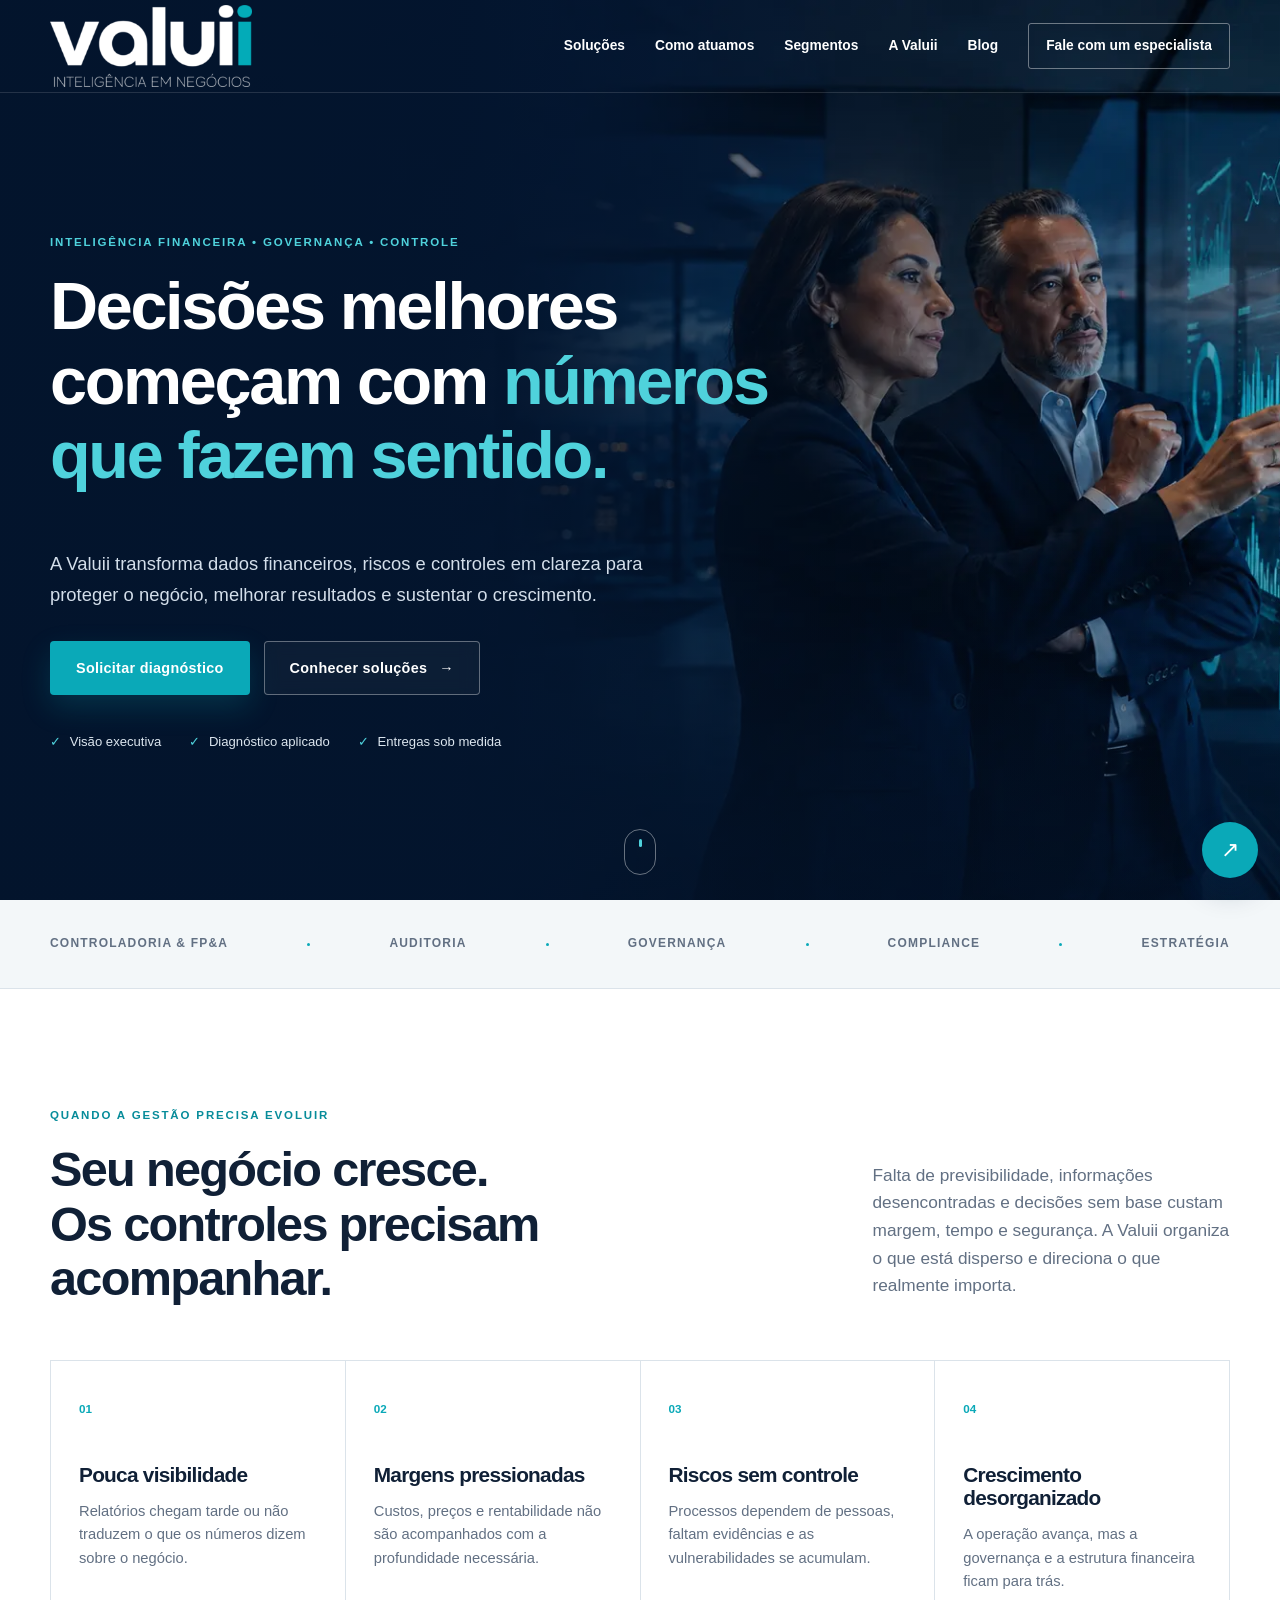
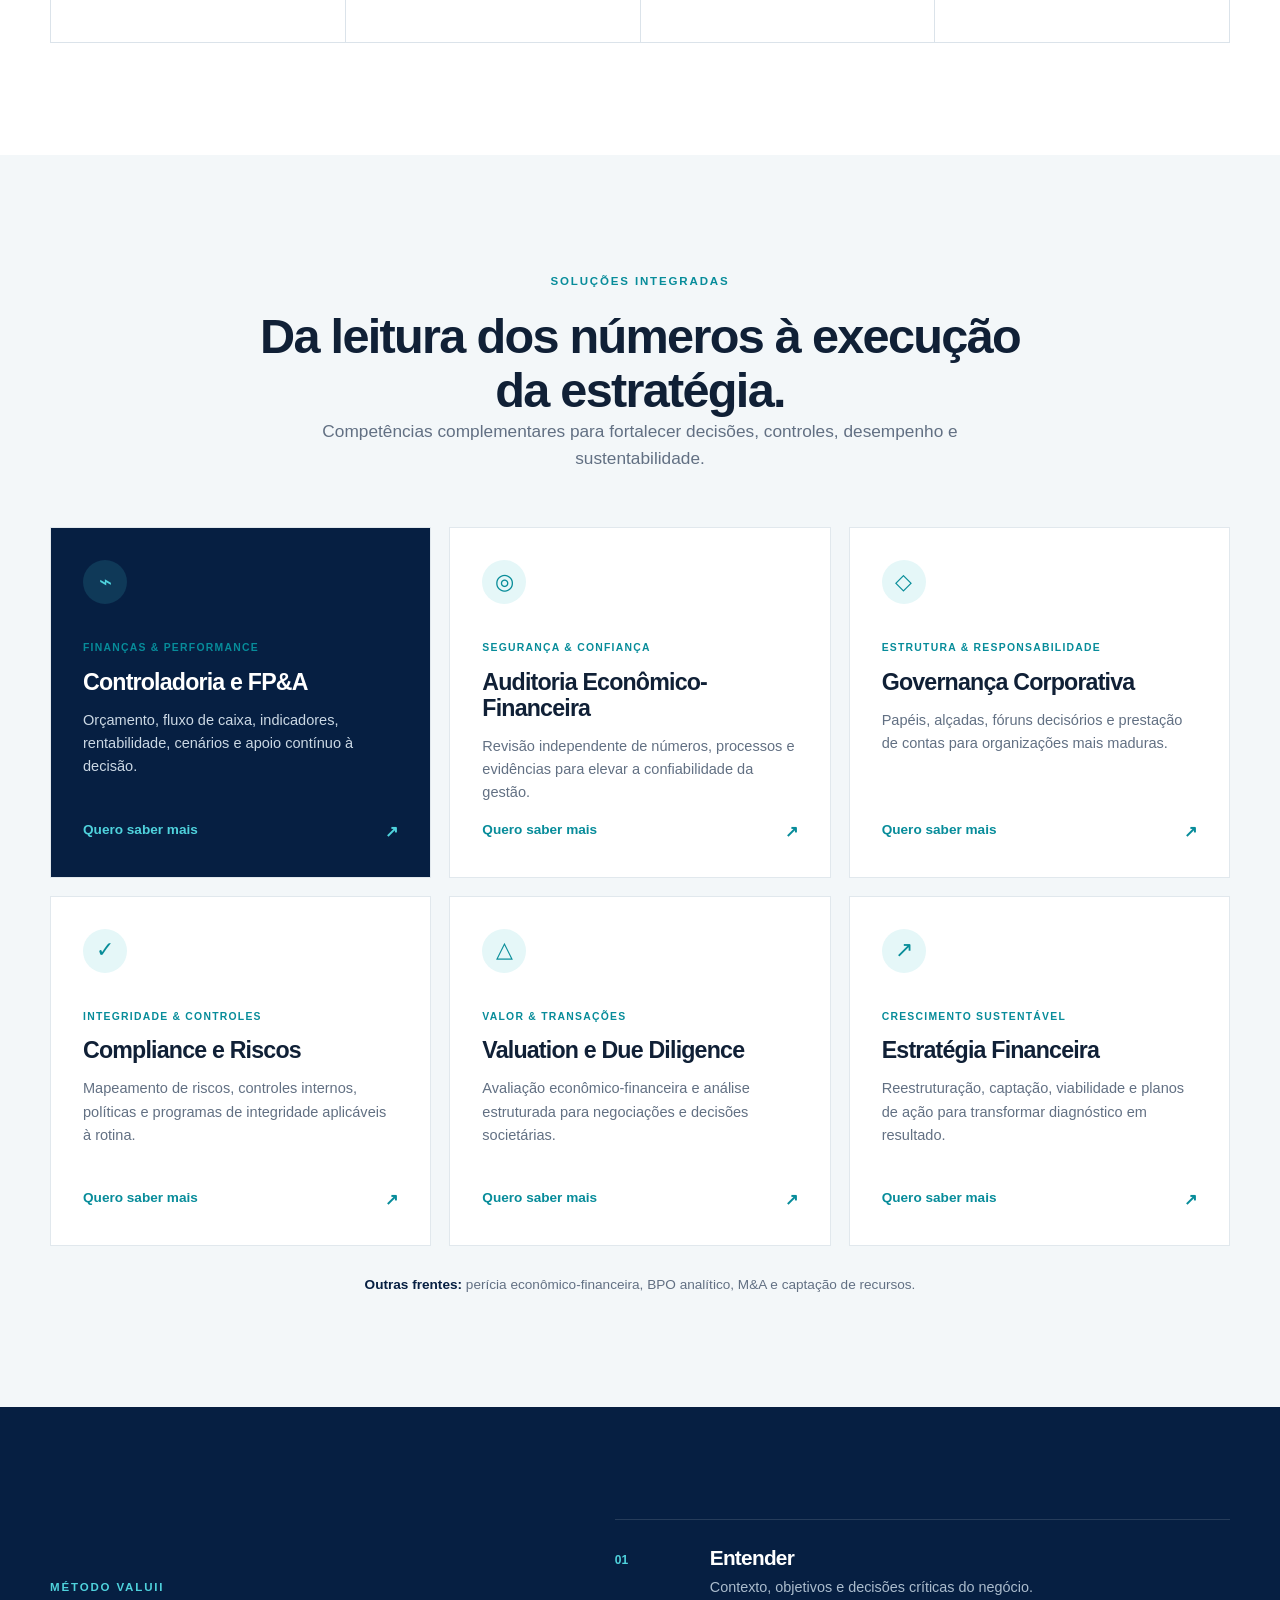
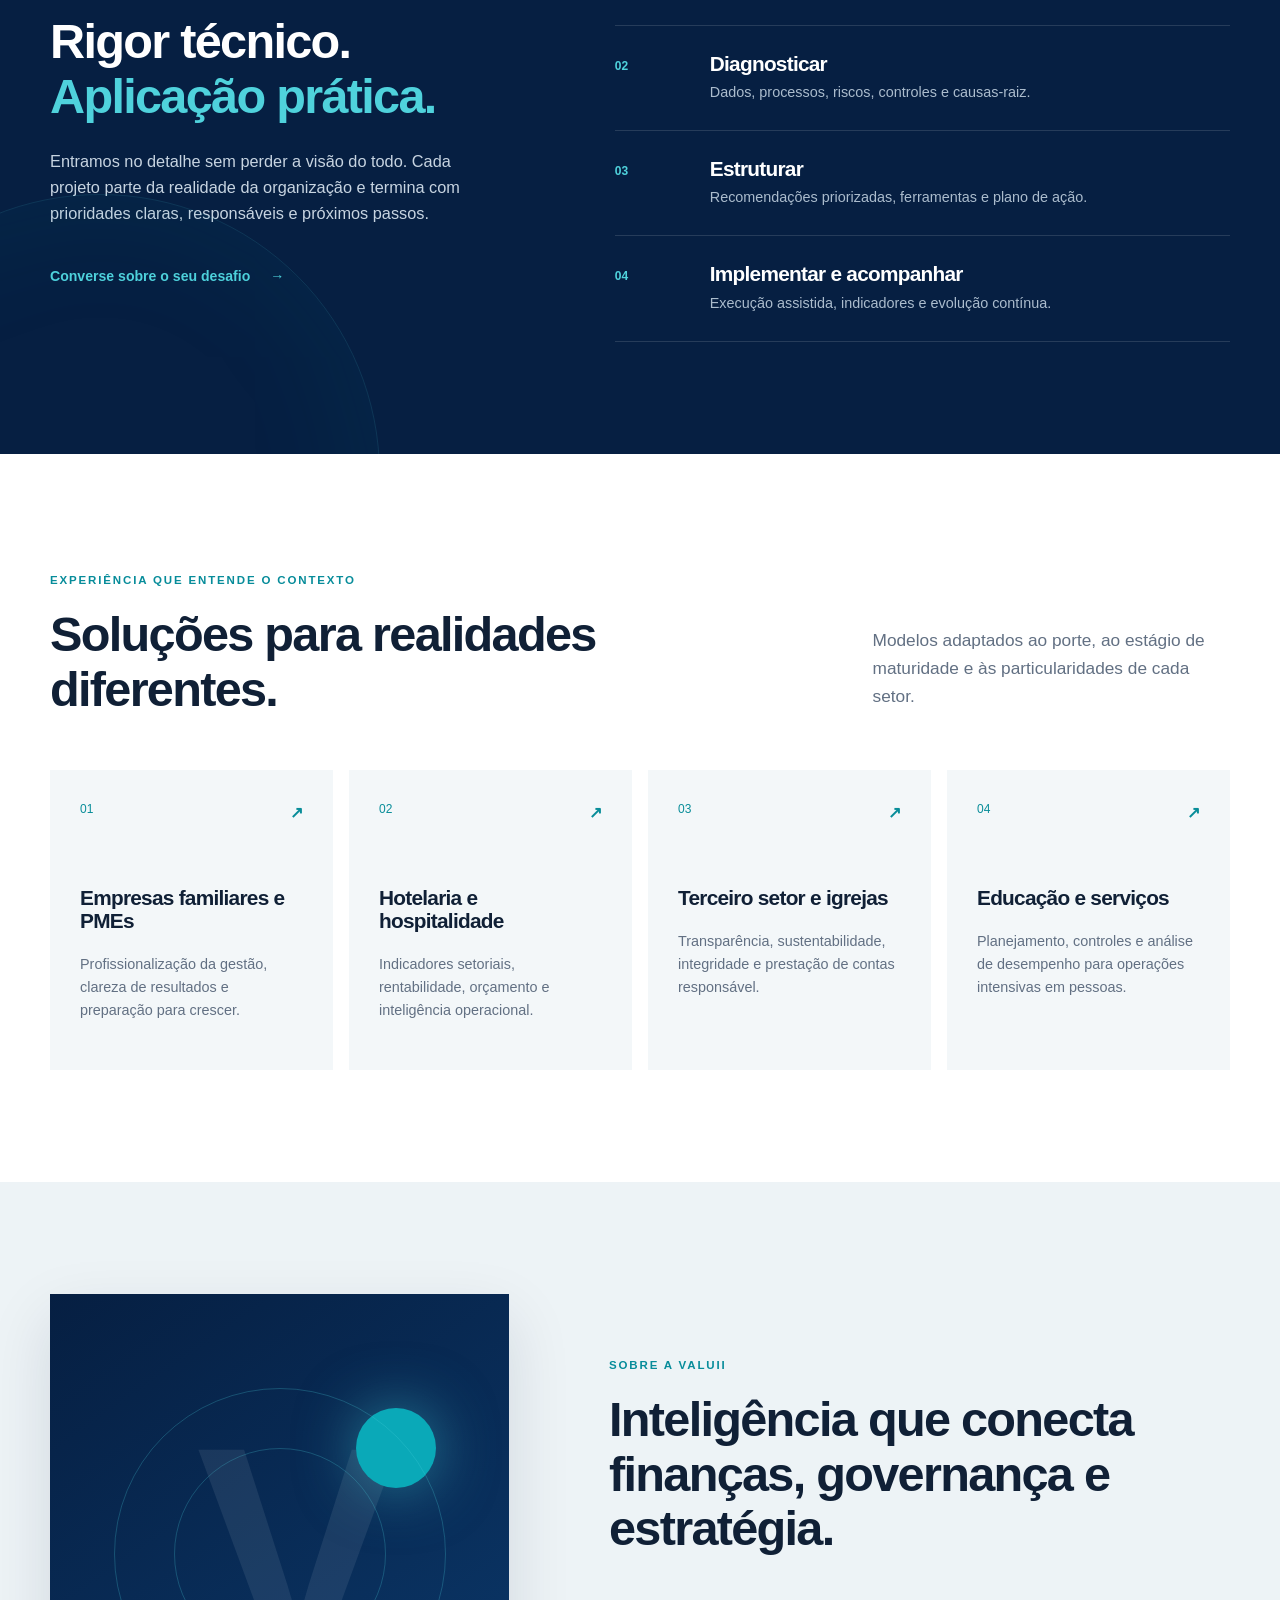
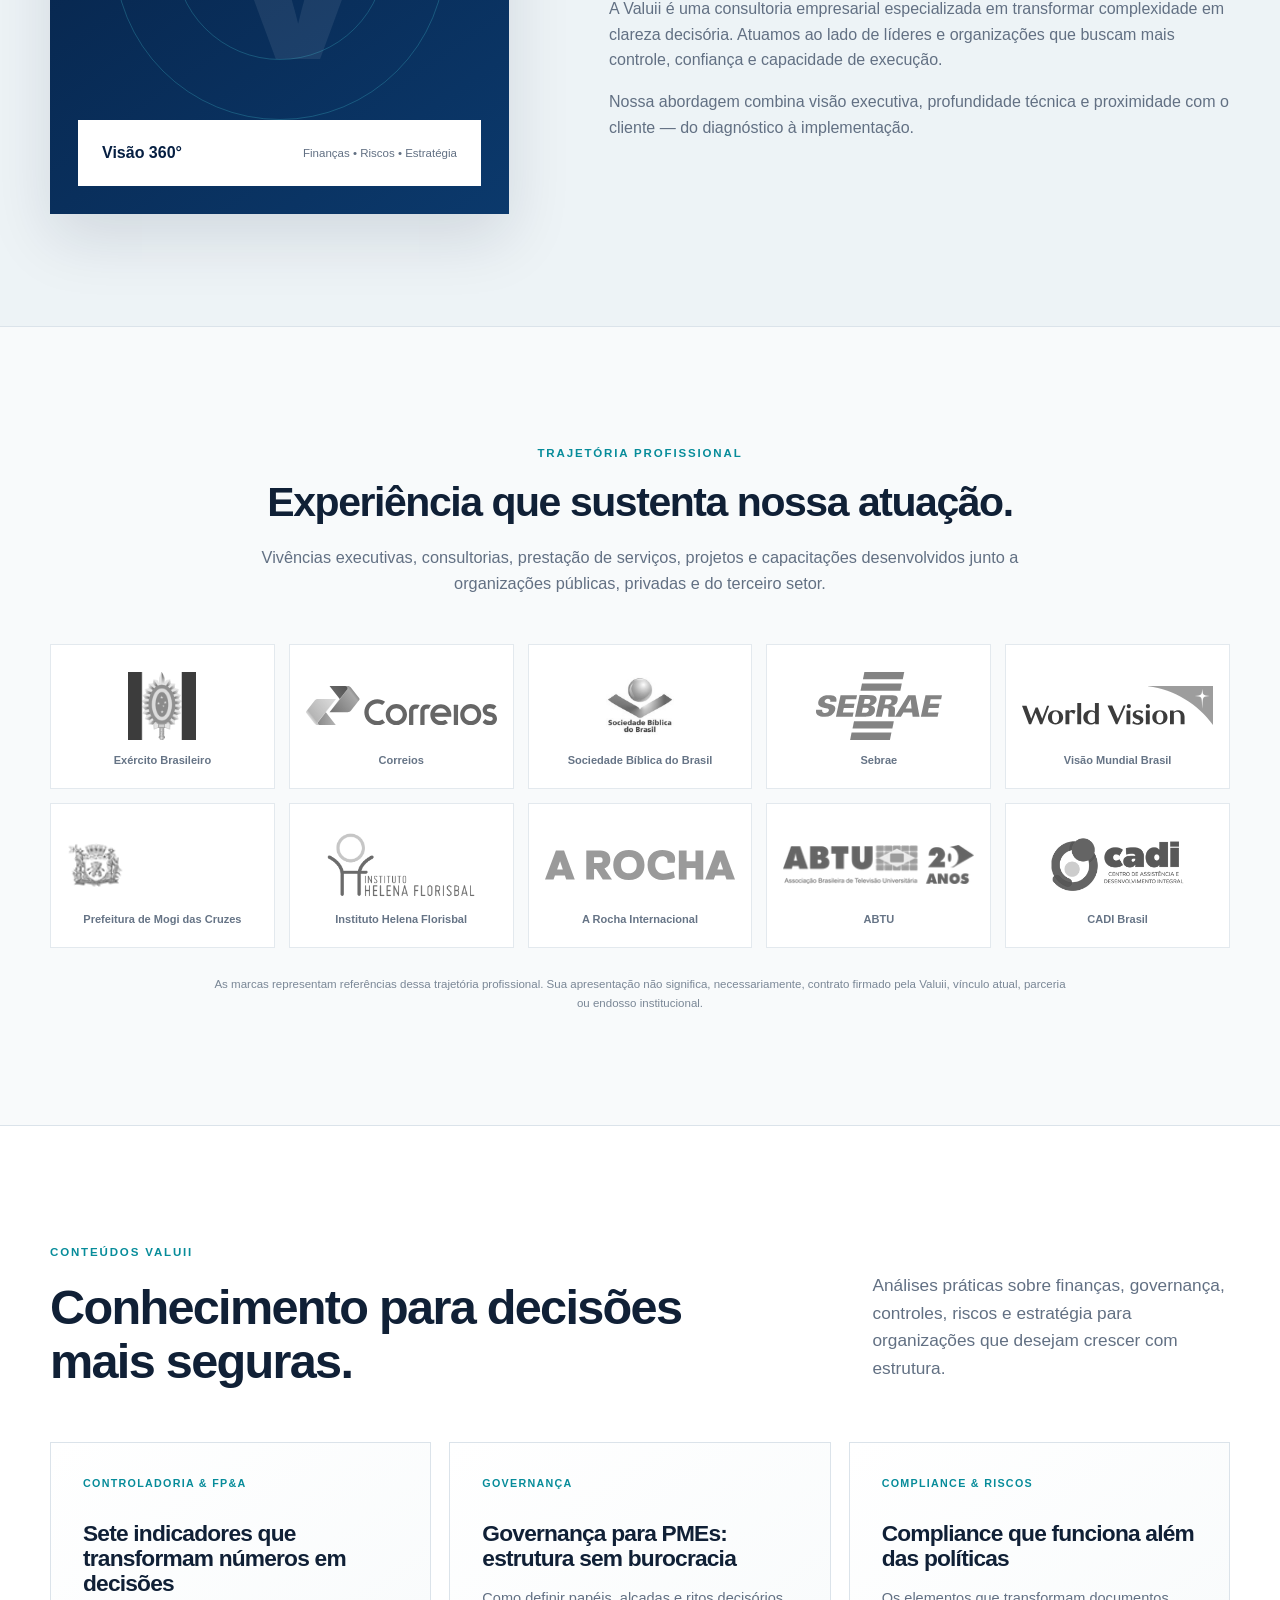
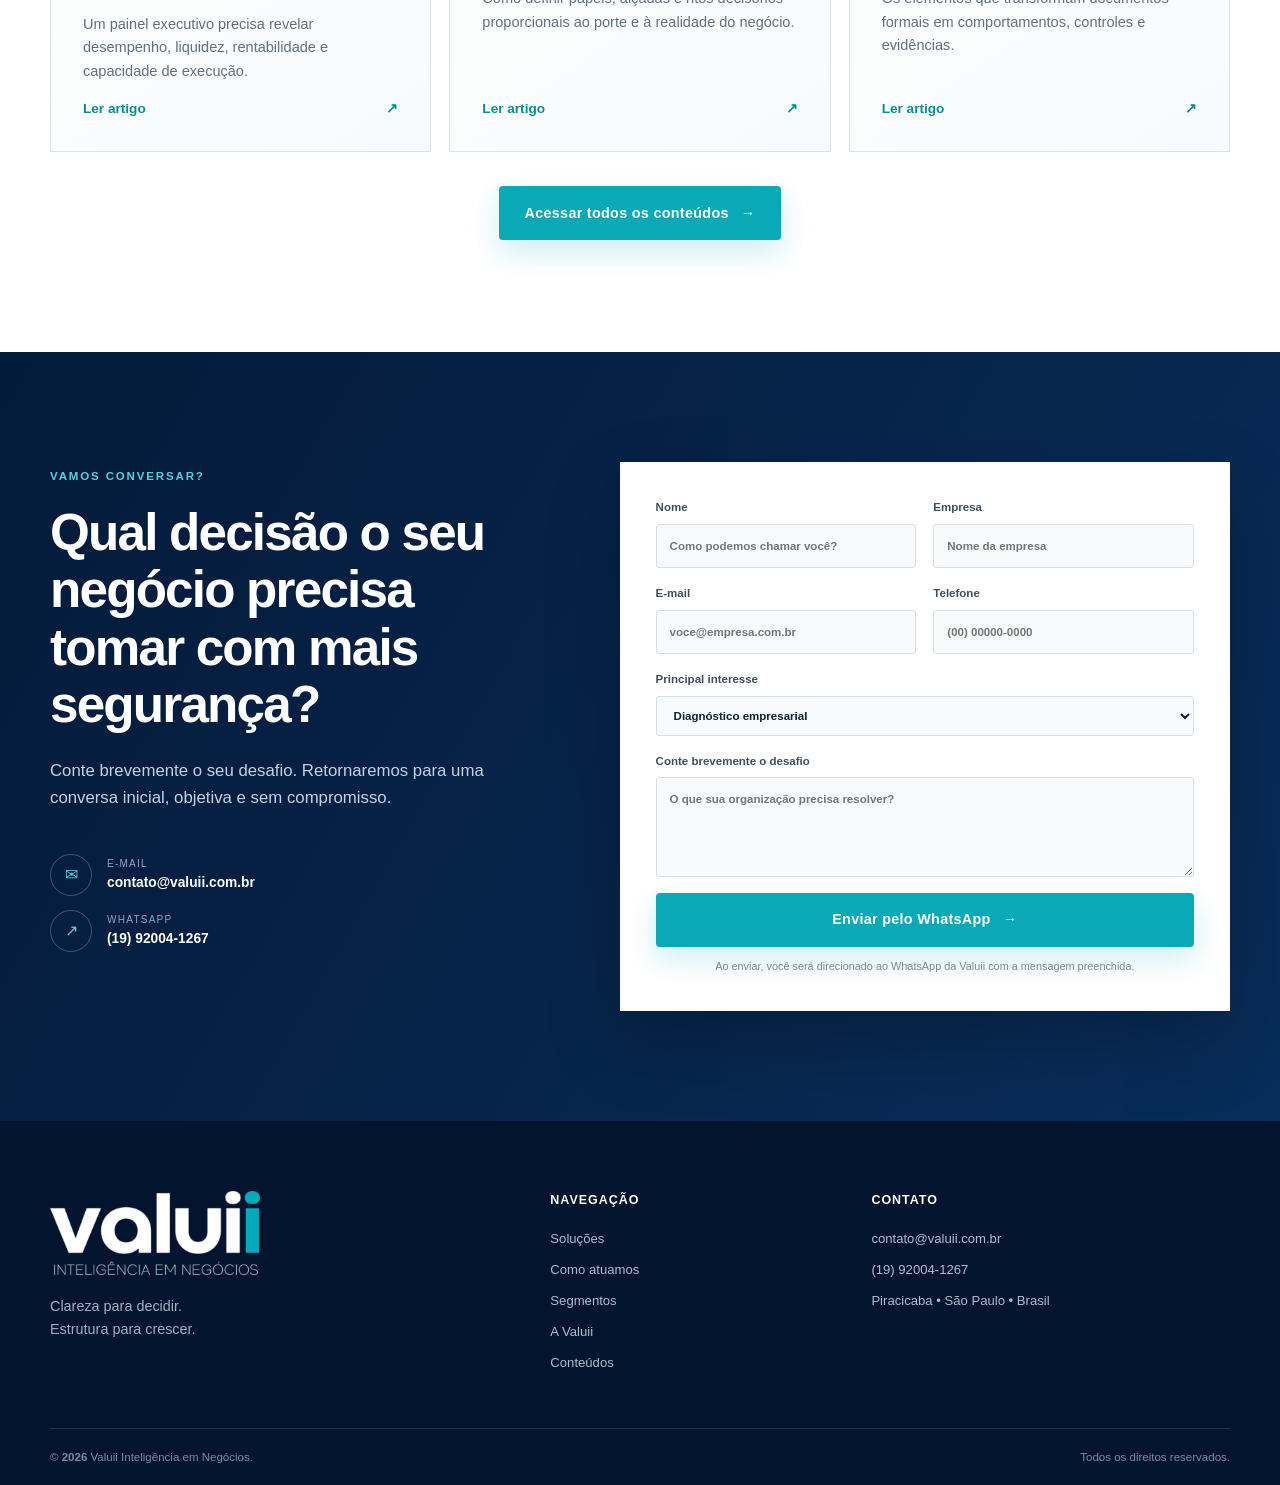
==== commit 32fc5155: "Adiciona trajetória profissional com marcas institucionais" ====
--- a/index.html
+++ b/index.html
@@ -159,6 +159,29 @@
       </div>
     </section>
 
+    <section class="section experience" id="experiencia" aria-labelledby="experience-title">
+      <div class="container">
+        <div class="experience-head reveal">
+          <span class="eyebrow">TRAJETÓRIA PROFISSIONAL</span>
+          <h2 id="experience-title">Experiência que sustenta nossa atuação.</h2>
+          <p>Vivências executivas, consultorias, prestação de serviços, projetos e capacitações desenvolvidos junto a organizações públicas, privadas e do terceiro setor.</p>
+        </div>
+        <ul class="experience-grid" role="list" aria-label="Organizações que fazem parte da trajetória profissional que sustenta a Valuii">
+          <li class="experience-brand reveal"><img src="assets/experience/exercito-brasileiro.png" alt="Exército Brasileiro" loading="lazy"><span>Exército Brasileiro</span></li>
+          <li class="experience-brand reveal"><img src="assets/experience/correios.svg" alt="Correios" loading="lazy"><span>Correios</span></li>
+          <li class="experience-brand reveal"><img src="assets/experience/sociedade-biblica-brasil.jpg" alt="Sociedade Bíblica do Brasil" loading="lazy"><span>Sociedade Bíblica do Brasil</span></li>
+          <li class="experience-brand reveal"><img src="assets/experience/sebrae.svg" alt="Sebrae" loading="lazy"><span>Sebrae</span></li>
+          <li class="experience-brand reveal"><img src="assets/experience/visao-mundial.svg" alt="Visão Mundial Brasil" loading="lazy"><span>Visão Mundial Brasil</span></li>
+          <li class="experience-brand reveal"><img src="assets/experience/prefeitura-mogi.png" alt="Prefeitura de Mogi das Cruzes" loading="lazy"><span>Prefeitura de Mogi das Cruzes</span></li>
+          <li class="experience-brand reveal"><img src="assets/experience/instituto-helena-florisbal.png" alt="Instituto Helena Florisbal" loading="lazy"><span>Instituto Helena Florisbal</span></li>
+          <li class="experience-brand reveal"><img src="assets/experience/a-rocha.svg" alt="A Rocha Internacional" loading="lazy"><span>A Rocha Internacional</span></li>
+          <li class="experience-brand reveal"><img src="assets/experience/abtu.png" alt="ABTU — Associação Brasileira de Televisão Universitária" loading="lazy"><span>ABTU</span></li>
+          <li class="experience-brand reveal"><img src="assets/experience/cadi-brasil.png" alt="CADI Brasil" loading="lazy"><span>CADI Brasil</span></li>
+        </ul>
+        <p class="experience-note reveal">As marcas representam referências dessa trajetória profissional. Sua apresentação não significa, necessariamente, contrato firmado pela Valuii, vínculo atual, parceria ou endosso institucional.</p>
+      </div>
+    </section>
+
     <section class="section insights" id="conteudos">
       <div class="container">
         <div class="section-head split reveal">
--- a/styles.css
+++ b/styles.css
@@ -4,3 +4,5 @@
 @media(max-width:650px){.container{width:min(calc(100% - 30px),var(--max))}.section{padding:72px 0}.nav-wrap{height:78px}.site-header .brand img{width:168px}.main-nav{inset:78px 0 auto}.hero{height:auto;min-height:760px;padding:125px 0 70px}.hero-image{background-position:66% center}.hero-shade{background:linear-gradient(90deg,rgba(3,20,44,.96),rgba(3,20,44,.76)),linear-gradient(0deg,rgba(3,20,44,.7),transparent)}.hero-copy h1{font-size:2.7rem}.hero-copy p{font-size:1rem}.hero-actions{display:grid}.hero-proof{gap:11px 20px}.scroll-cue{display:none}.trust-items{justify-content:center;gap:14px;flex-wrap:wrap;padding:18px 0}.trust-items i{display:none}.section-head{margin-bottom:35px}.section-head.split{gap:20px}.challenge-grid,.solution-grid,.segment-grid{grid-template-columns:1fr}.challenge-card{min-height:auto}.solution-card{min-height:320px}.segment-card{min-height:230px}.method-grid{gap:45px}.method-steps li{grid-template-columns:48px 1fr}.about-visual{height:360px}.monogram span{font-size:13rem}.about-badge{left:15px;right:15px;bottom:15px;display:block}.about-badge span{display:block;text-align:left;margin-top:2px}.form-row{grid-template-columns:1fr}.contact-form{padding:25px 20px}.footer-main{grid-template-columns:1fr;gap:36px}.footer-brand{grid-column:auto}.footer-bottom{display:block}.footer-bottom span{display:block}.whatsapp-float{width:50px;height:50px}.contact{padding:75px 0}}
 @media(prefers-reduced-motion:reduce){html{scroll-behavior:auto}*,*:before,*:after{animation:none!important;transition:none!important}.reveal{opacity:1;transform:none}}
 .insights{background:#fff}.insight-grid{display:grid;grid-template-columns:repeat(3,1fr);gap:18px}.insight-card{display:flex;flex-direction:column;min-height:310px;padding:32px;border:1px solid var(--line);background:linear-gradient(145deg,#fff,#f7fafb);transition:.25s}.insight-card:hover{transform:translateY(-6px);box-shadow:var(--shadow);border-color:transparent}.insight-card>span{color:#078c9a;font-size:.67rem;font-weight:800;letter-spacing:.12em;margin-bottom:28px}.insight-card h3{font-size:1.42rem;margin-bottom:16px}.insight-card p{color:var(--muted);font-size:.91rem}.insight-card a{margin-top:auto;color:#078c9a;font-size:.85rem;font-weight:800}.insight-card a b{float:right}.insights-action{text-align:center;margin-top:34px}@media(max-width:900px){.insight-grid{grid-template-columns:1fr 1fr}.insight-card:last-child{grid-column:1/-1}}@media(max-width:650px){.insight-grid{grid-template-columns:1fr}.insight-card:last-child{grid-column:auto}.insight-card{min-height:270px}}
+
+.experience{background:#f8fafb;border-block:1px solid var(--line)}.experience-head{max-width:780px;margin:0 auto 48px;text-align:center}.experience-head h2{font-size:clamp(2rem,3.2vw,3rem);margin-bottom:18px}.experience-head p{color:var(--muted);font-size:1.02rem;margin:0}.experience-grid{display:grid;grid-template-columns:repeat(5,1fr);gap:14px;list-style:none;margin:0;padding:0}.experience-brand{min-height:145px;padding:22px 16px 16px;display:flex;flex-direction:column;align-items:center;justify-content:center;gap:14px;background:white;border:1px solid #e3e9ee}.experience-brand img{width:100%;height:68px;object-fit:contain;filter:grayscale(1);transition:filter .25s ease,opacity .25s ease;opacity:.76}.experience-brand span{color:#667486;font-size:.69rem;font-weight:700;line-height:1.25;text-align:center}.experience-note{max-width:860px;margin:27px auto 0;color:#7a8796;font-size:.72rem;line-height:1.65;text-align:center}.experience-brand:hover img{opacity:.92}@media(max-width:980px){.experience-grid{grid-template-columns:repeat(3,1fr)}}@media(max-width:650px){.experience-head{margin-bottom:34px}.experience-grid{grid-template-columns:repeat(2,1fr);gap:10px}.experience-brand{min-height:130px;padding:18px 11px 14px}.experience-brand img{height:58px}.experience-brand span{font-size:.65rem}.experience-note{text-align:left}}
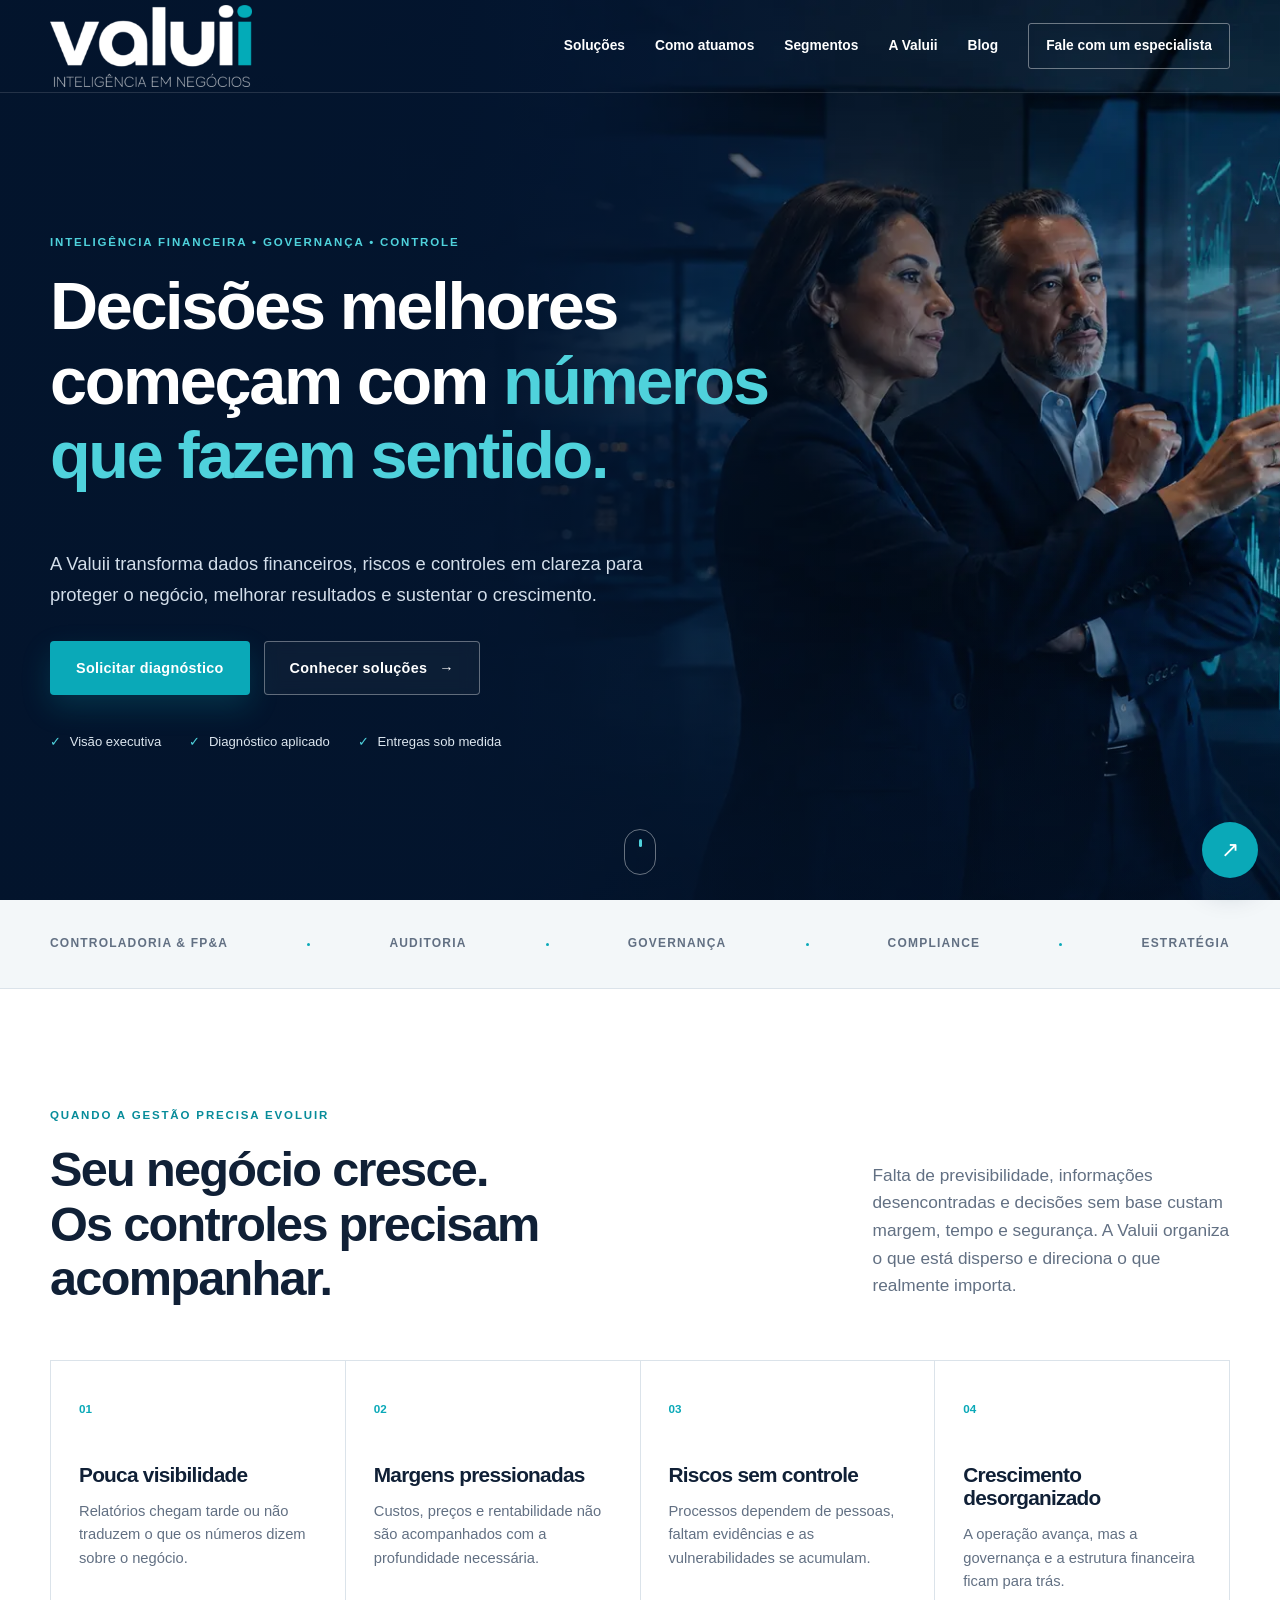
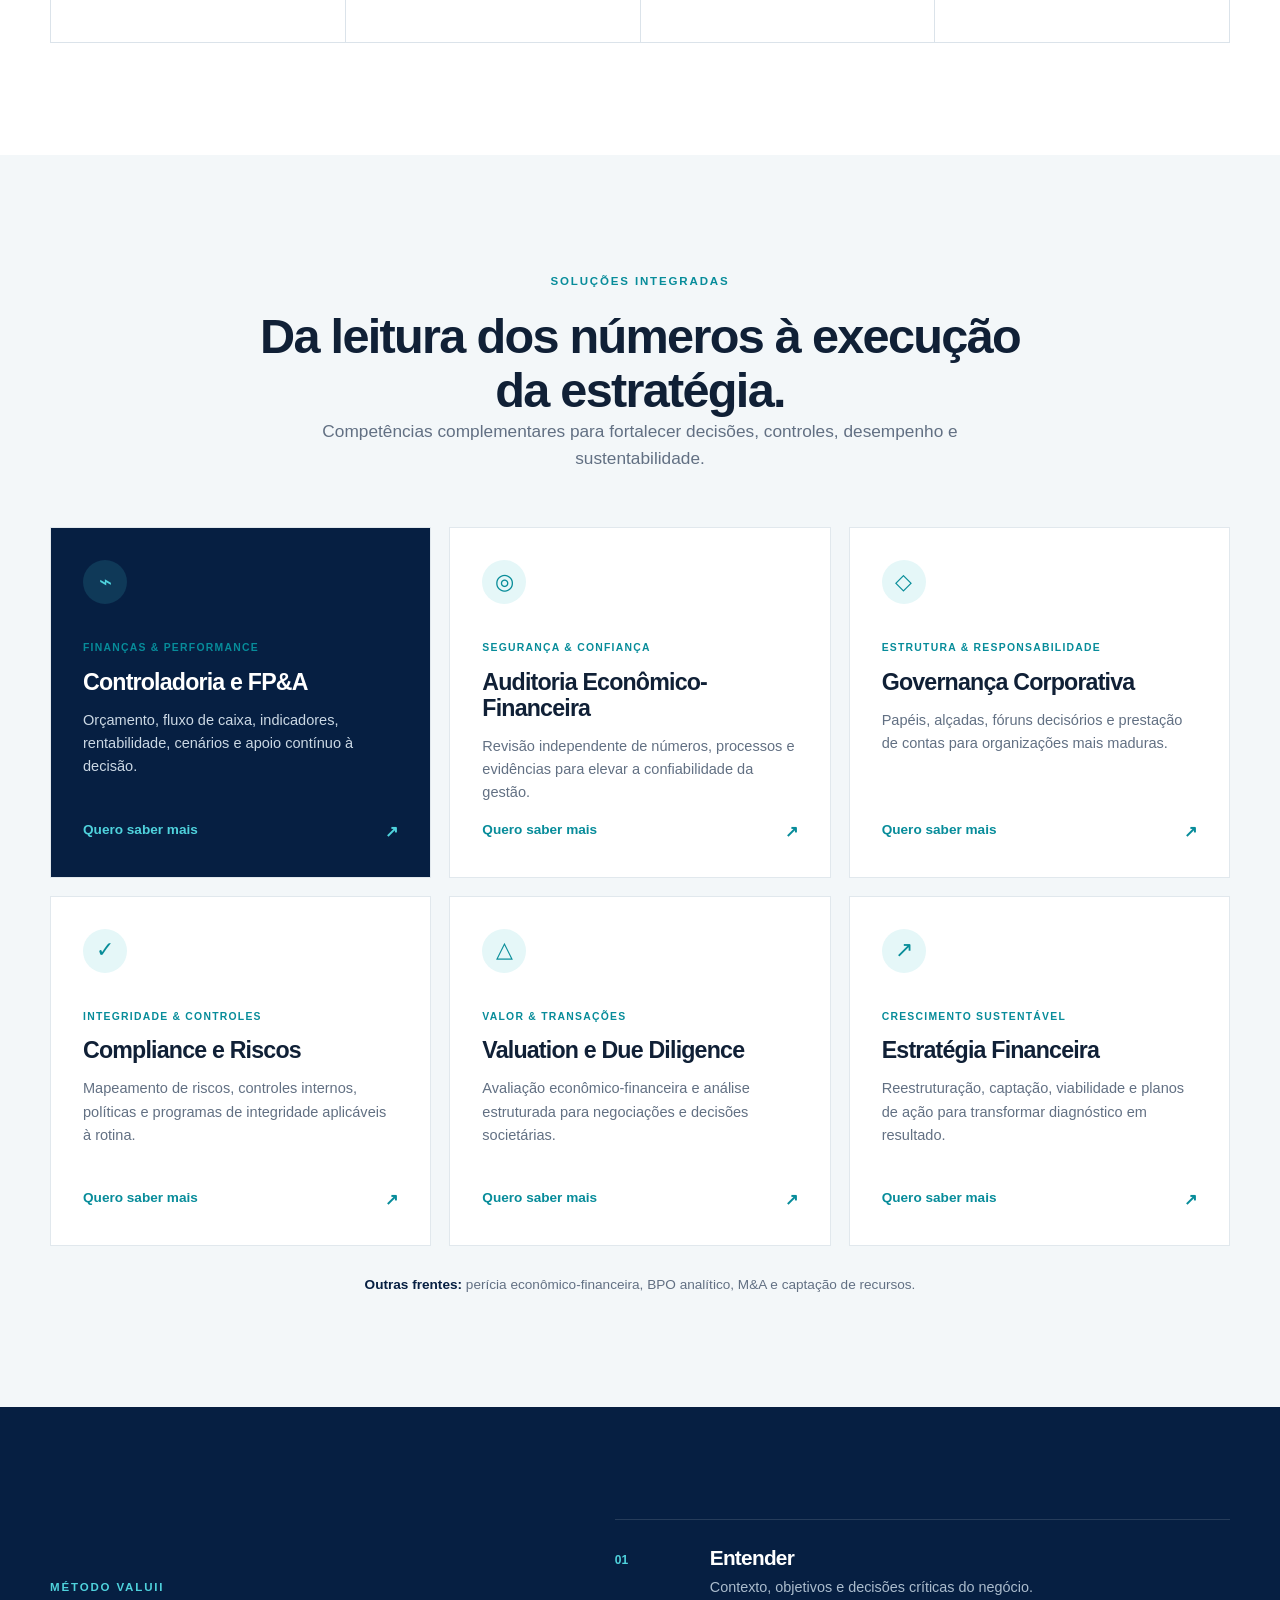
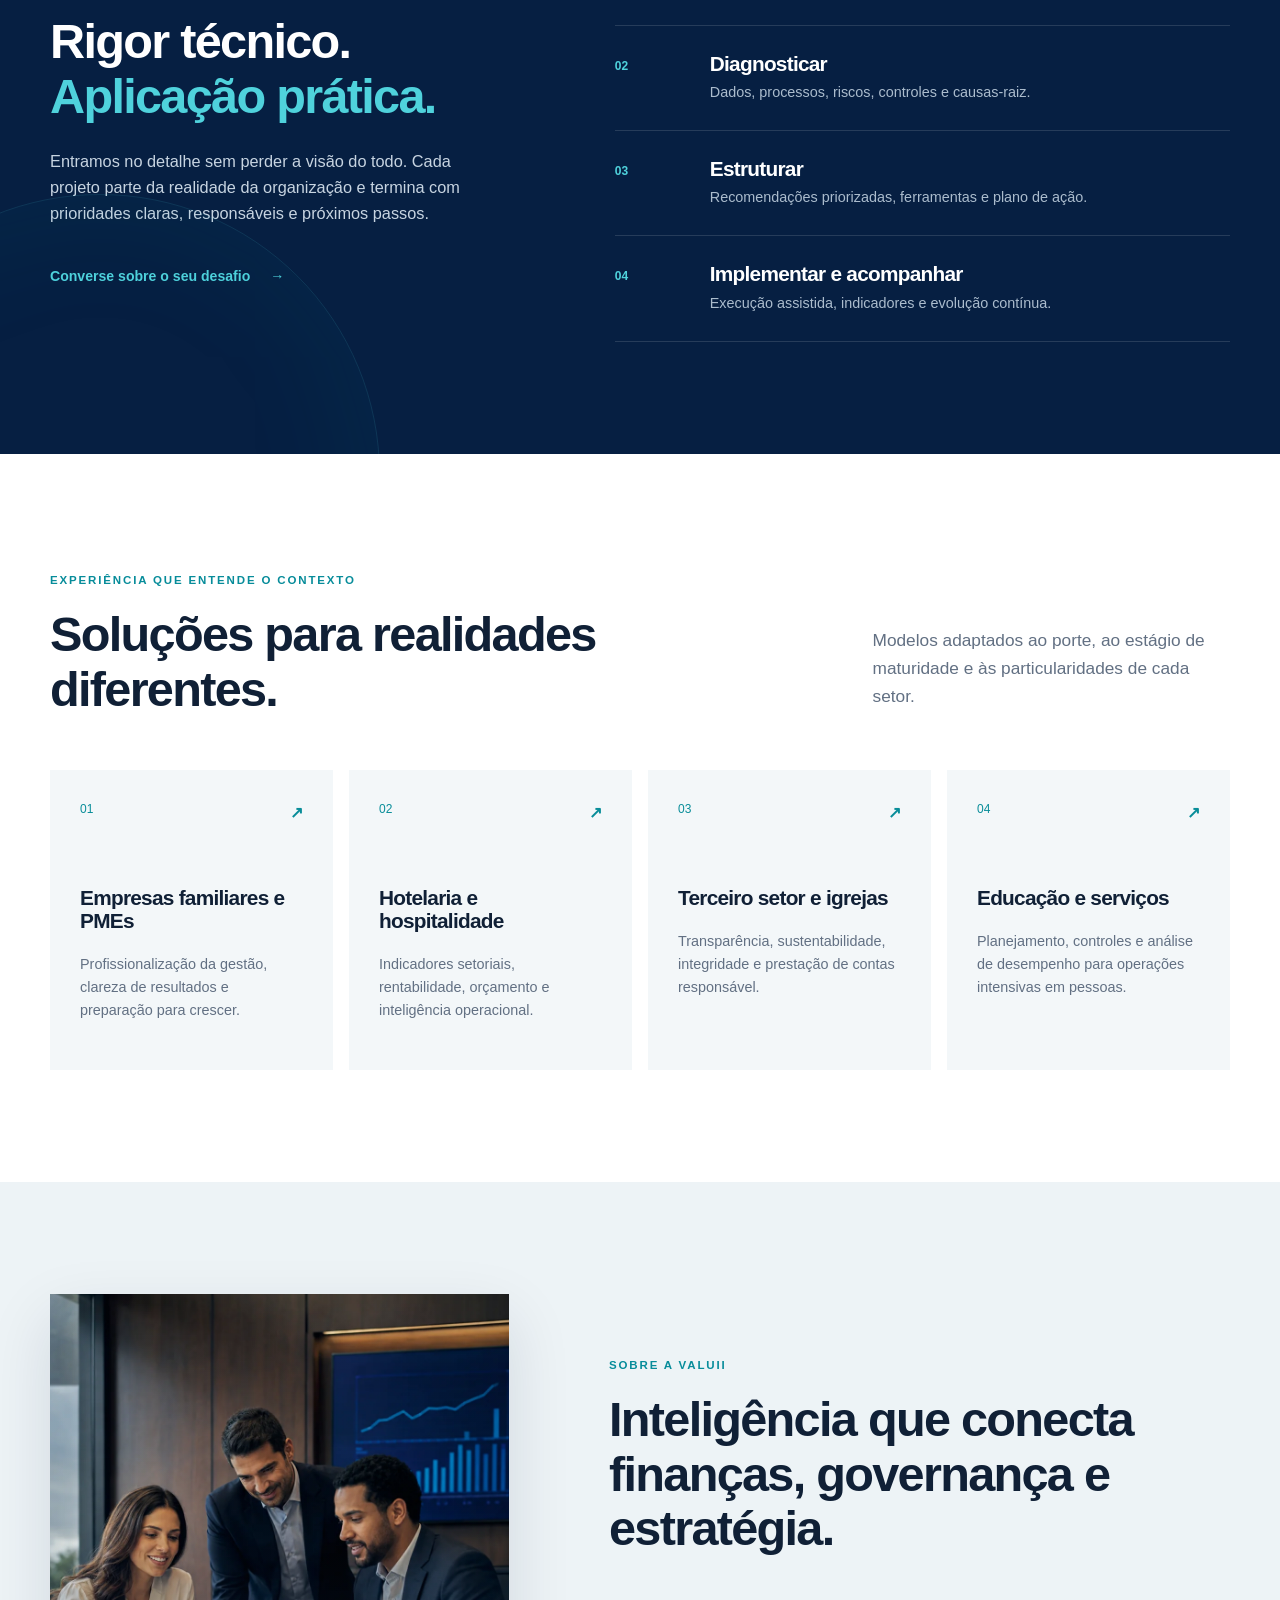
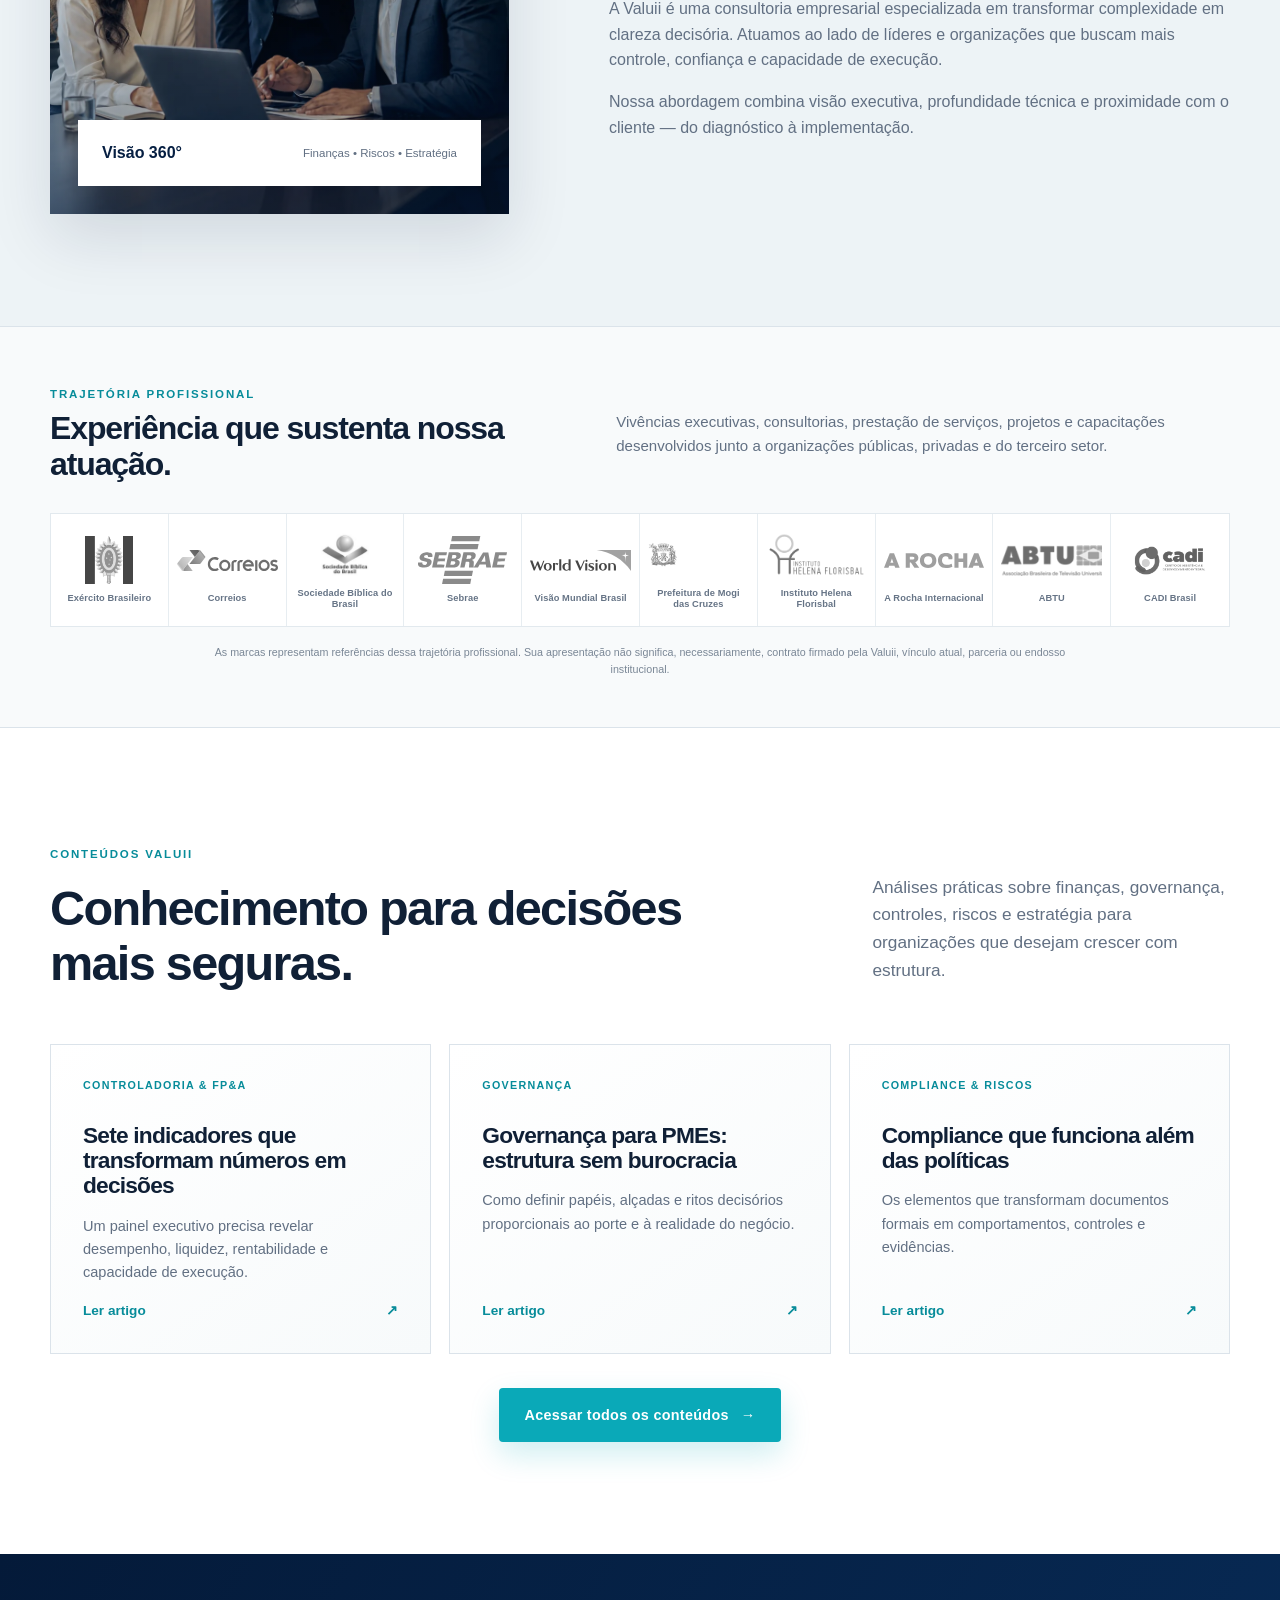
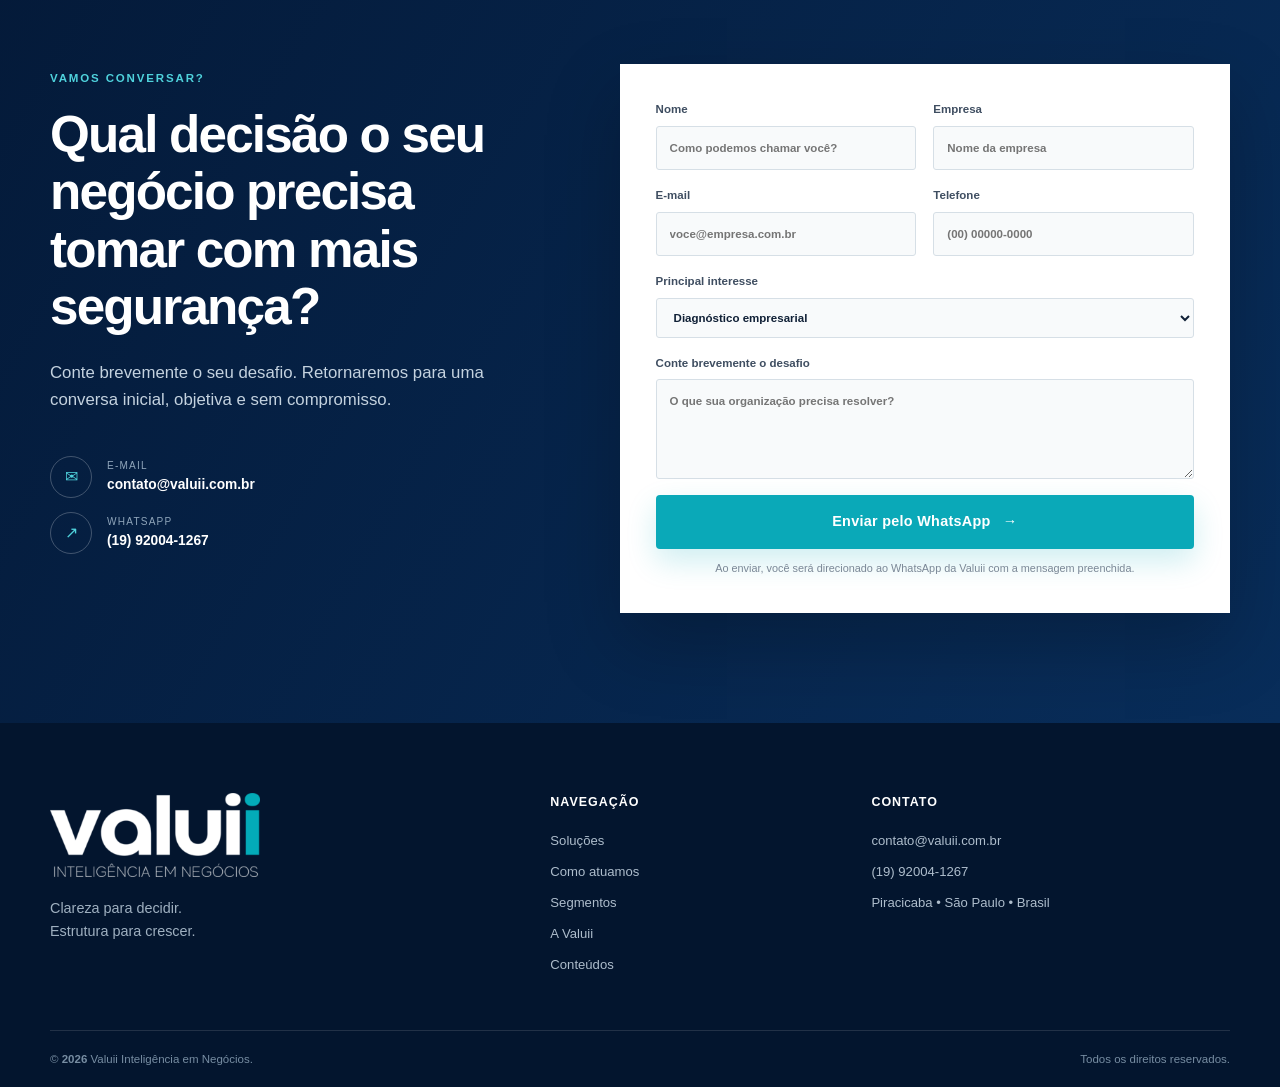
==== commit fc826599: "Aprimora seção institucional e faixa de experiência" ====
--- a/index.html
+++ b/index.html
@@ -15,7 +15,7 @@
   <link rel="icon" type="image/png" sizes="512x512" href="assets/favicon-valuii.png">
   <link rel="apple-touch-icon" href="assets/favicon-valuii.png">
   <link rel="preload" as="image" href="assets/hero-valuii.webp" fetchpriority="high">
-  <link rel="stylesheet" href="styles.css">
+  <link rel="stylesheet" href="styles.css?v=20260814c">
   <script type="application/ld+json">
   {"@context":"https://schema.org","@type":"ProfessionalService","name":"Valuii Inteligência em Negócios","url":"https://www.valuii.com.br/","email":"contato@valuii.com.br","telephone":"+55-19-92004-1267","areaServed":"Brasil","address":{"@type":"PostalAddress","addressLocality":"Piracicaba","addressRegion":"SP","addressCountry":"BR"}}
   </script>
@@ -147,7 +147,7 @@
     <section class="section about" id="sobre">
       <div class="container about-grid">
         <div class="about-visual reveal">
-          <div class="monogram"><span>V</span><i></i></div>
+          <img class="about-photo" src="assets/about-consultoria-premium.webp" alt="Equipe de consultoria analisando indicadores financeiros" width="1000" height="1250" loading="lazy">
           <div class="about-badge"><strong>Visão 360°</strong><span>Finanças • Riscos • Estratégia</span></div>
         </div>
         <div class="about-copy reveal">
@@ -159,7 +159,7 @@
       </div>
     </section>
 
-    <section class="section experience" id="experiencia" aria-labelledby="experience-title">
+    <section class="experience-strip" id="experiencia" aria-labelledby="experience-title">
       <div class="container">
         <div class="experience-head reveal">
           <span class="eyebrow">TRAJETÓRIA PROFISSIONAL</span>
--- a/styles.css
+++ b/styles.css
@@ -6,3 +6,8 @@
 .insights{background:#fff}.insight-grid{display:grid;grid-template-columns:repeat(3,1fr);gap:18px}.insight-card{display:flex;flex-direction:column;min-height:310px;padding:32px;border:1px solid var(--line);background:linear-gradient(145deg,#fff,#f7fafb);transition:.25s}.insight-card:hover{transform:translateY(-6px);box-shadow:var(--shadow);border-color:transparent}.insight-card>span{color:#078c9a;font-size:.67rem;font-weight:800;letter-spacing:.12em;margin-bottom:28px}.insight-card h3{font-size:1.42rem;margin-bottom:16px}.insight-card p{color:var(--muted);font-size:.91rem}.insight-card a{margin-top:auto;color:#078c9a;font-size:.85rem;font-weight:800}.insight-card a b{float:right}.insights-action{text-align:center;margin-top:34px}@media(max-width:900px){.insight-grid{grid-template-columns:1fr 1fr}.insight-card:last-child{grid-column:1/-1}}@media(max-width:650px){.insight-grid{grid-template-columns:1fr}.insight-card:last-child{grid-column:auto}.insight-card{min-height:270px}}
 
 .experience{background:#f8fafb;border-block:1px solid var(--line)}.experience-head{max-width:780px;margin:0 auto 48px;text-align:center}.experience-head h2{font-size:clamp(2rem,3.2vw,3rem);margin-bottom:18px}.experience-head p{color:var(--muted);font-size:1.02rem;margin:0}.experience-grid{display:grid;grid-template-columns:repeat(5,1fr);gap:14px;list-style:none;margin:0;padding:0}.experience-brand{min-height:145px;padding:22px 16px 16px;display:flex;flex-direction:column;align-items:center;justify-content:center;gap:14px;background:white;border:1px solid #e3e9ee}.experience-brand img{width:100%;height:68px;object-fit:contain;filter:grayscale(1);transition:filter .25s ease,opacity .25s ease;opacity:.76}.experience-brand span{color:#667486;font-size:.69rem;font-weight:700;line-height:1.25;text-align:center}.experience-note{max-width:860px;margin:27px auto 0;color:#7a8796;font-size:.72rem;line-height:1.65;text-align:center}.experience-brand:hover img{opacity:.92}@media(max-width:980px){.experience-grid{grid-template-columns:repeat(3,1fr)}}@media(max-width:650px){.experience-head{margin-bottom:34px}.experience-grid{grid-template-columns:repeat(2,1fr);gap:10px}.experience-brand{min-height:130px;padding:18px 11px 14px}.experience-brand img{height:58px}.experience-brand span{font-size:.65rem}.experience-note{text-align:left}}
+
+.about-photo{width:100%;height:100%;object-fit:cover;object-position:center;position:relative;z-index:0}.about-visual:after{content:"";position:absolute;inset:0;background:linear-gradient(180deg,rgba(6,31,66,.03) 45%,rgba(6,31,66,.48) 100%);pointer-events:none}.about-badge{z-index:2}
+.experience-strip{padding:58px 0 48px;background:#f8fafb;border-block:1px solid var(--line)}.experience-strip .experience-head{max-width:none;margin:0 0 30px;display:grid;grid-template-columns:.9fr 1.1fr;grid-template-rows:auto auto;column-gap:64px;text-align:left;align-items:end}.experience-strip .experience-head>.eyebrow{grid-column:1;grid-row:1;margin-bottom:8px}.experience-strip .experience-head h2{grid-column:1;grid-row:2;font-size:clamp(1.65rem,2.5vw,2.35rem);margin:0}.experience-strip .experience-head p{grid-column:2;grid-row:1/3;align-self:center;font-size:.94rem}.experience-strip .experience-grid{grid-template-columns:repeat(10,minmax(0,1fr));gap:0;border:1px solid #e2e9ee;background:white}.experience-strip .experience-brand{min-height:112px;padding:14px 8px 12px;gap:9px;border:0;border-right:1px solid #e7edf1;background:white}.experience-strip .experience-brand:last-child{border-right:0}.experience-strip .experience-brand img{height:48px;opacity:.72}.experience-strip .experience-brand span{font-size:.58rem;letter-spacing:.01em}.experience-strip .experience-note{margin-top:17px;font-size:.67rem}
+@media(max-width:980px){.experience-strip .experience-head{grid-template-columns:1fr;grid-template-rows:auto;gap:0}.experience-strip .experience-head>.eyebrow,.experience-strip .experience-head h2,.experience-strip .experience-head p{grid-column:1;grid-row:auto}.experience-strip .experience-head p{margin-top:12px;max-width:720px}.experience-strip .experience-grid{grid-template-columns:repeat(5,1fr)}.experience-strip .experience-brand:nth-child(5){border-right:0}.experience-strip .experience-brand:nth-child(-n+5){border-bottom:1px solid #e7edf1}}
+@media(max-width:650px){.about-photo{object-position:56% center}.experience-strip{padding:45px 0 38px}.experience-strip .experience-head{margin-bottom:24px}.experience-strip .experience-head h2{font-size:1.7rem}.experience-strip .experience-grid{display:flex;overflow-x:auto;scroll-snap-type:x proximity;-webkit-overflow-scrolling:touch}.experience-strip .experience-brand{min-width:138px;min-height:106px;scroll-snap-align:start;border-right:1px solid #e7edf1!important;border-bottom:0!important}.experience-strip .experience-brand img{height:46px}.experience-strip .experience-note{text-align:left}}
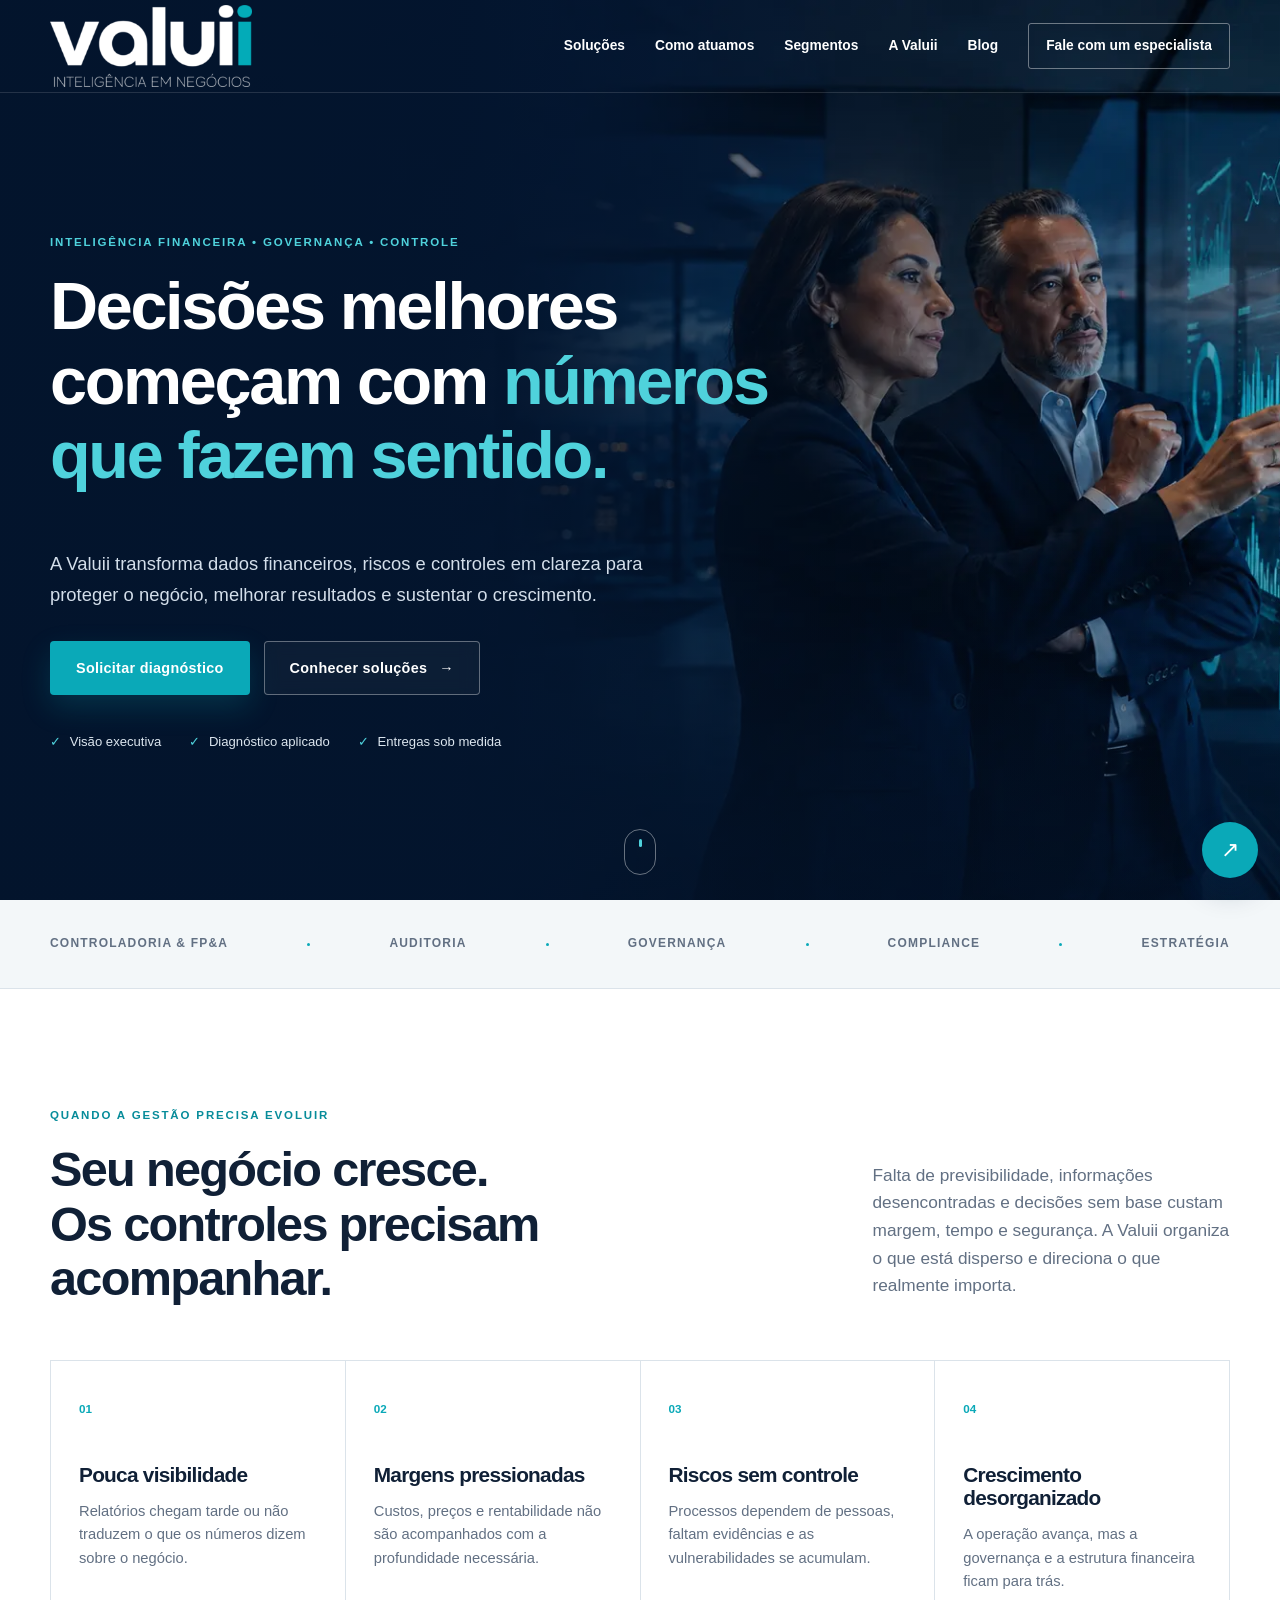
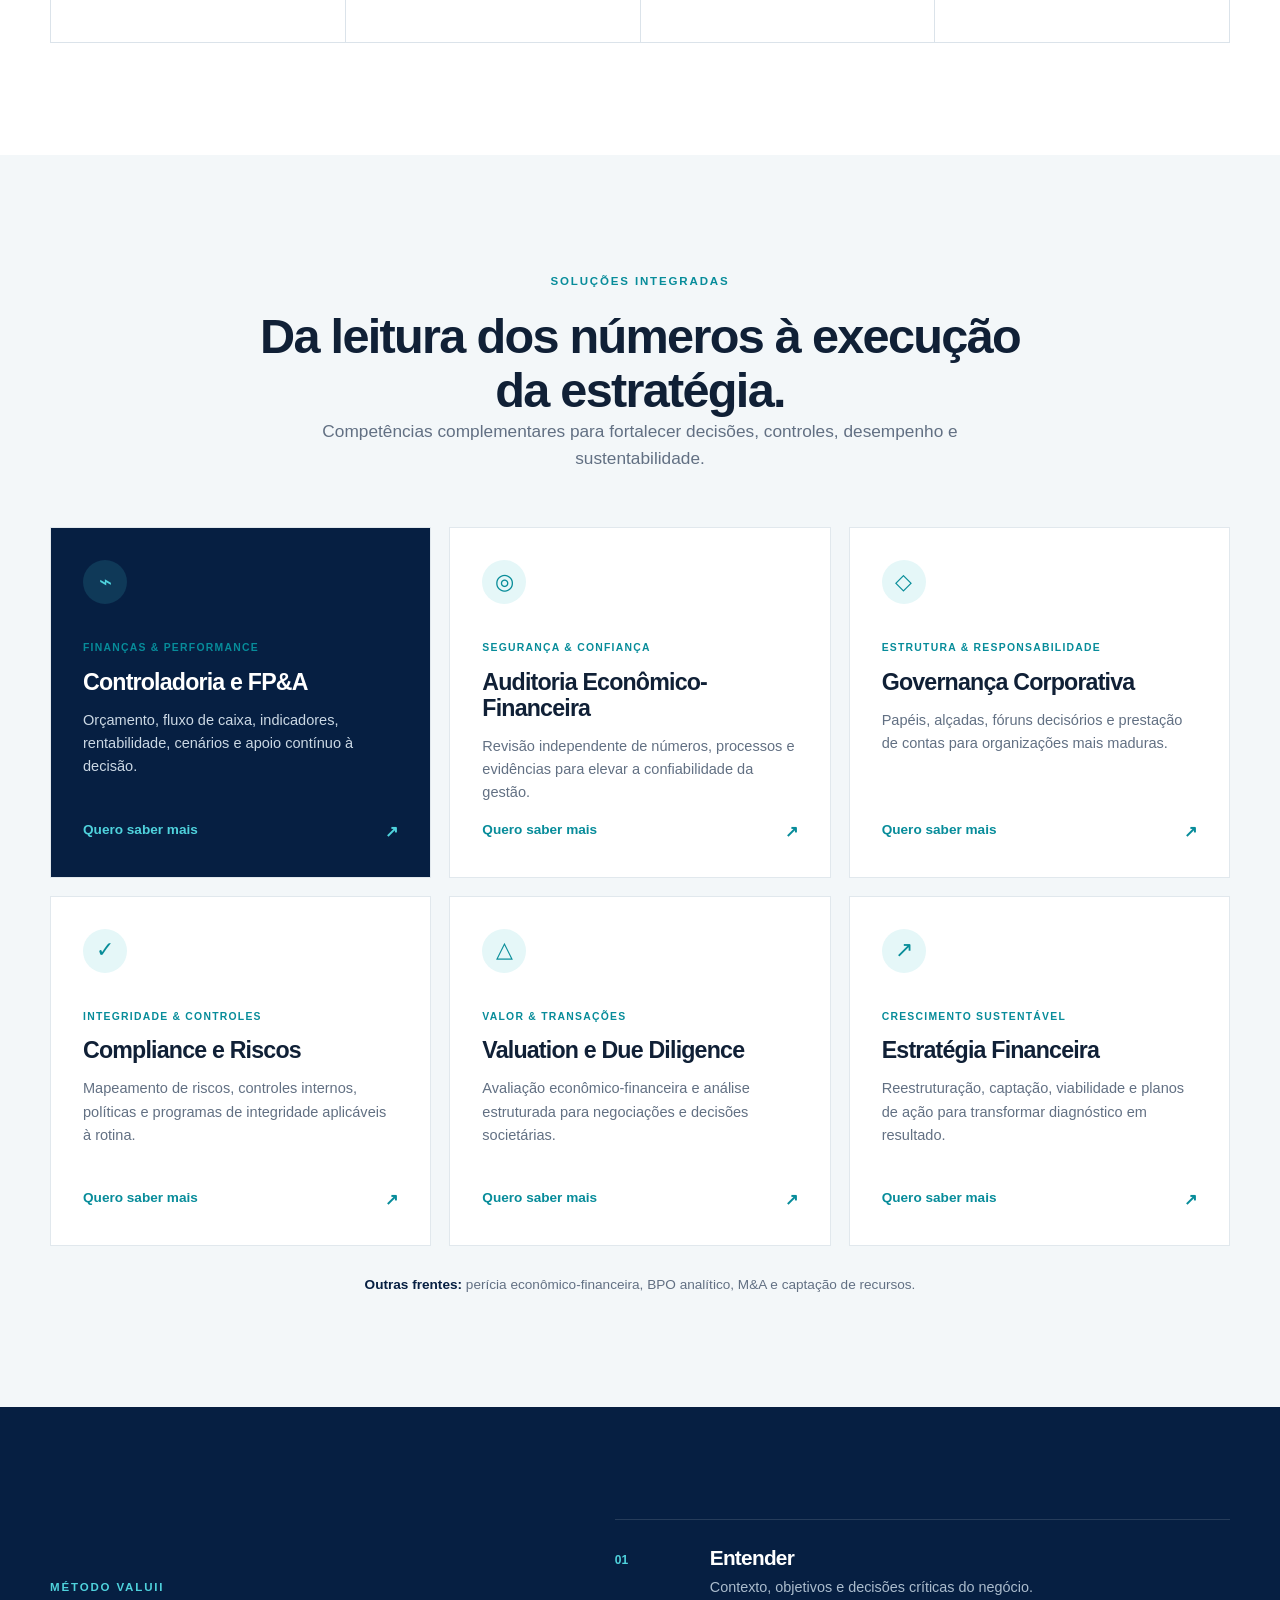
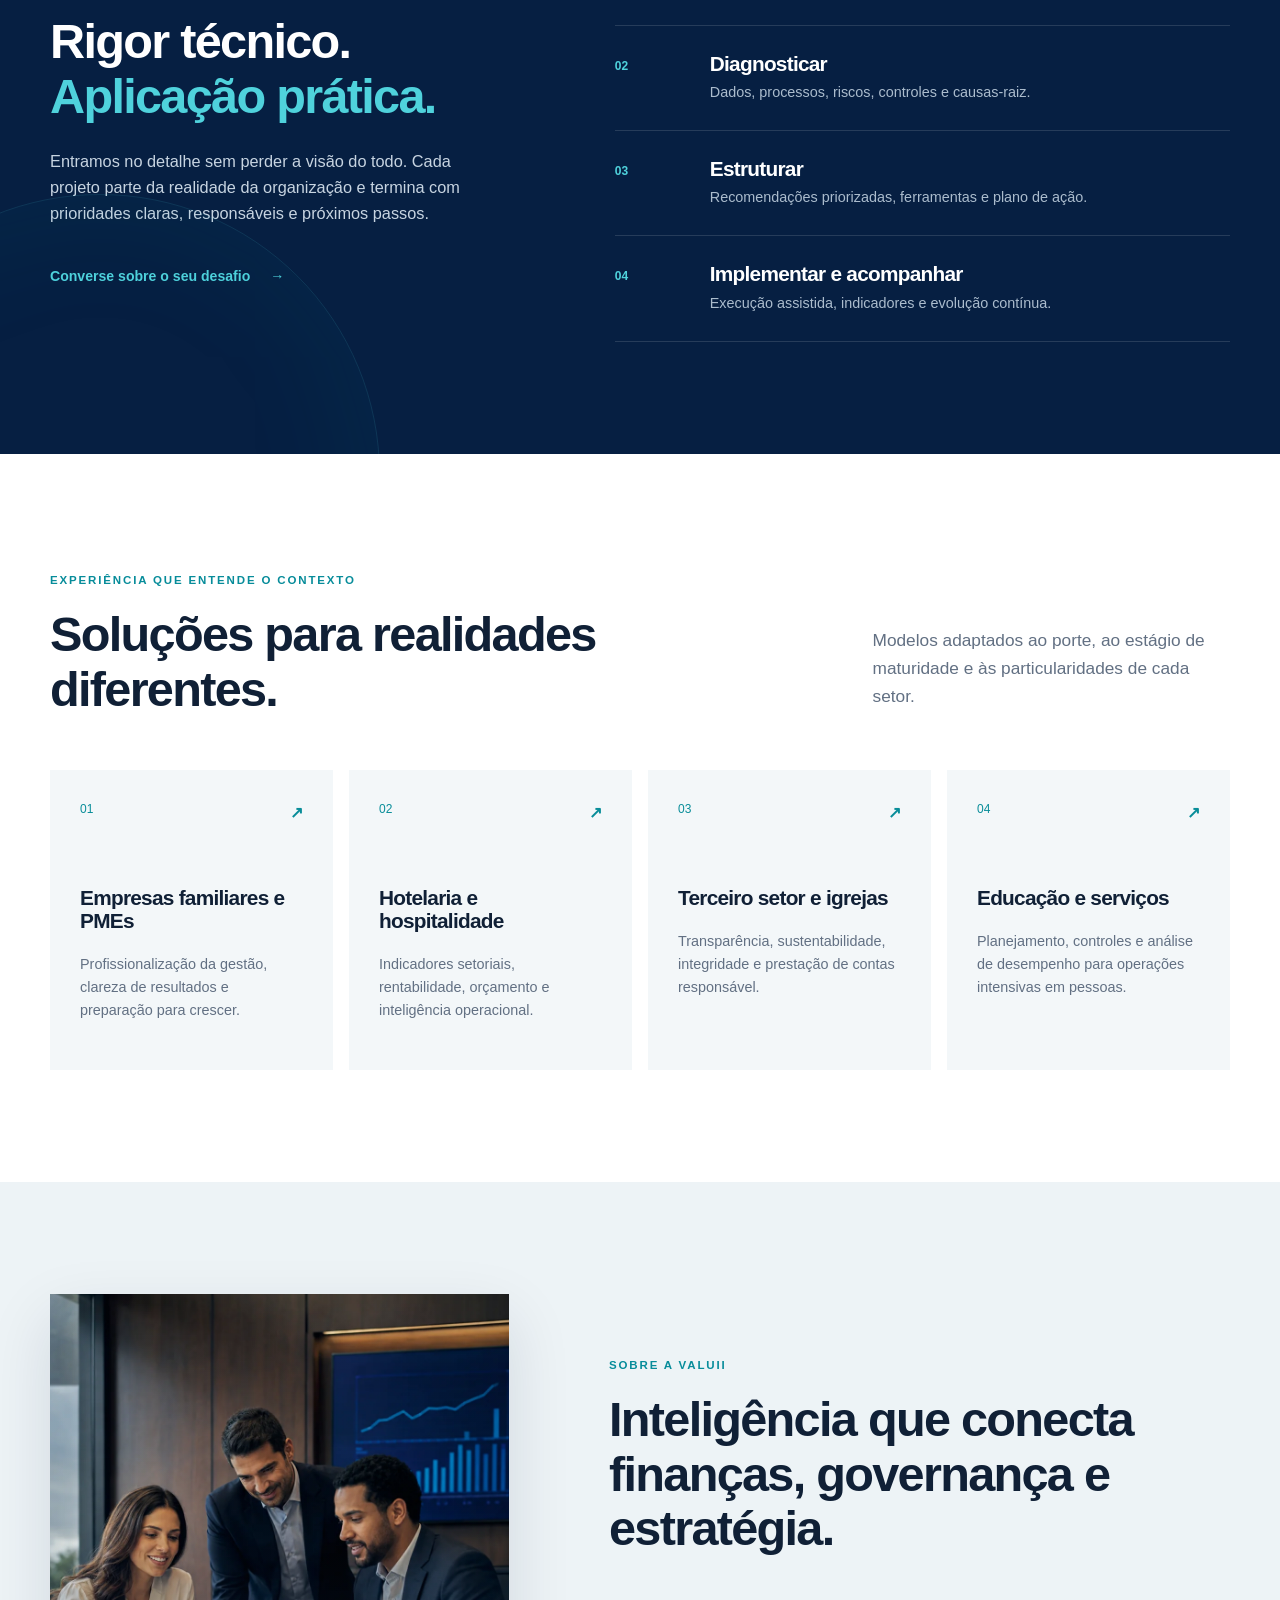
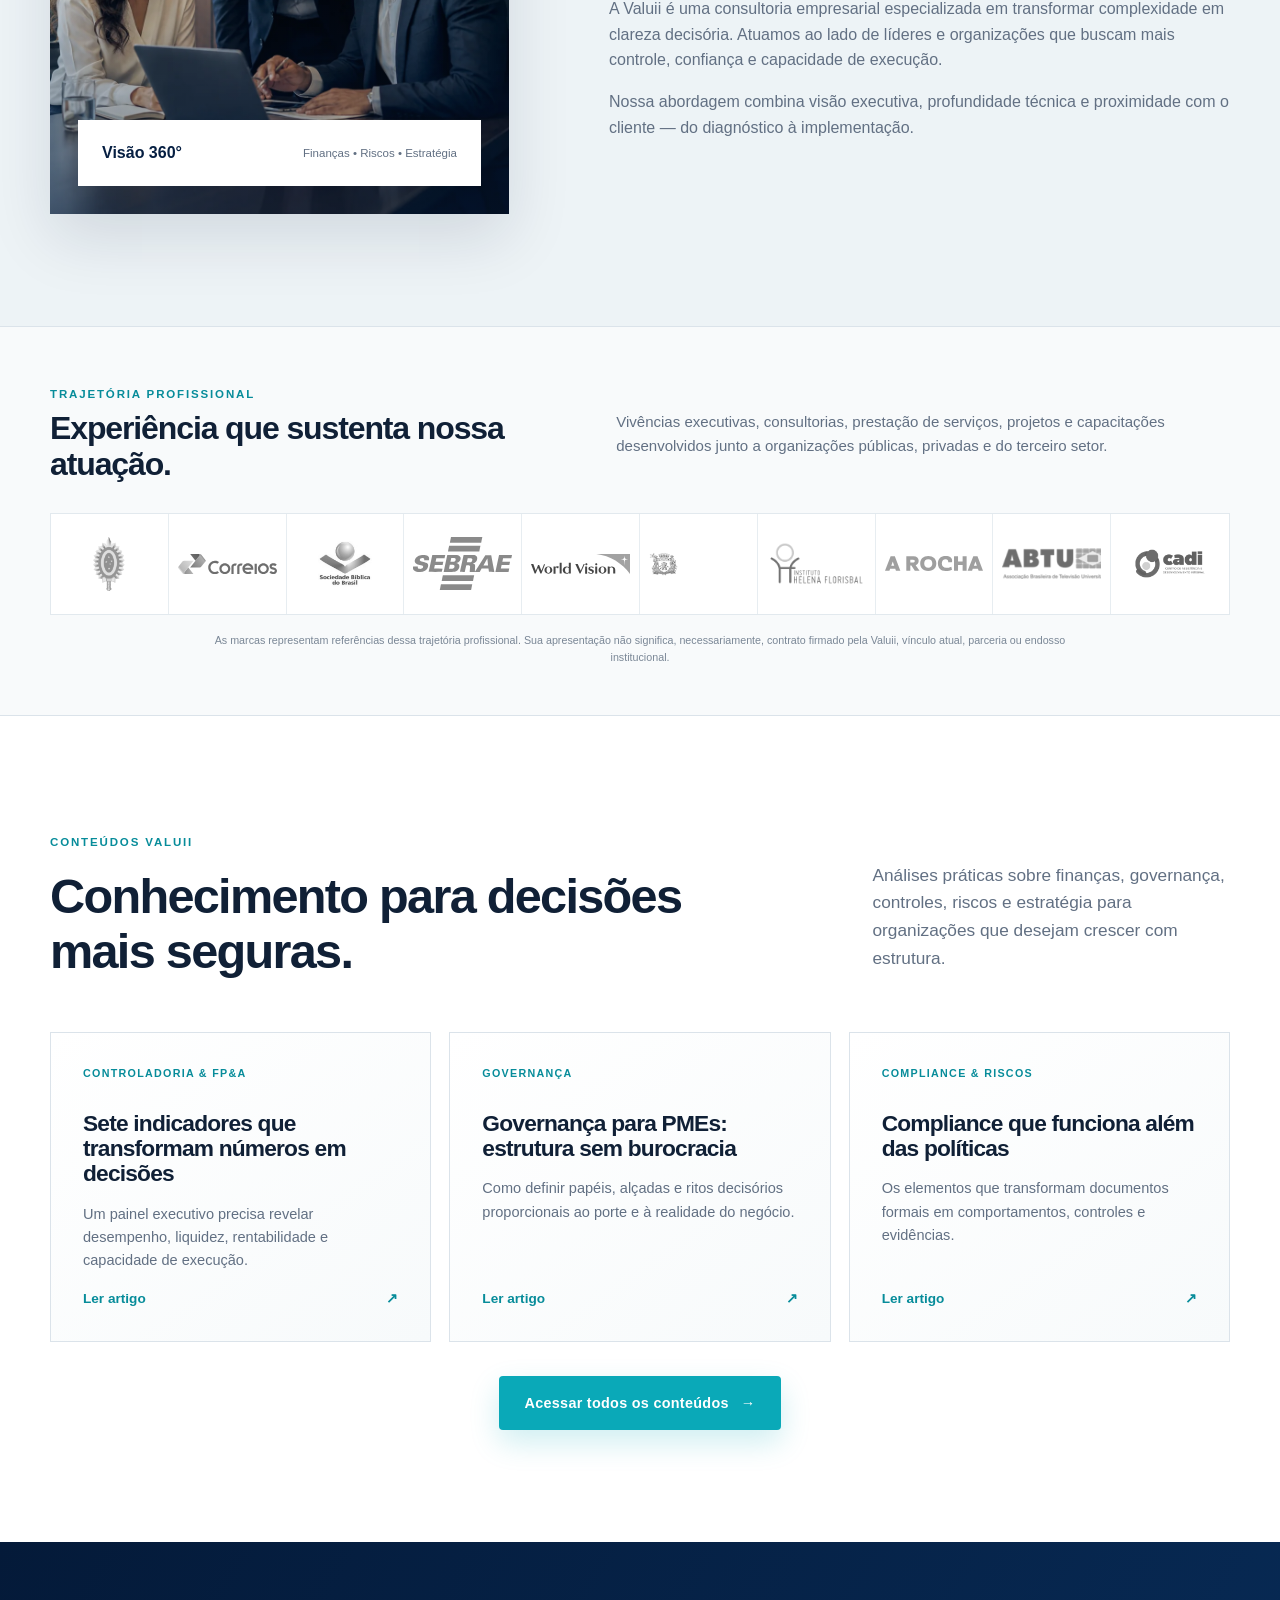
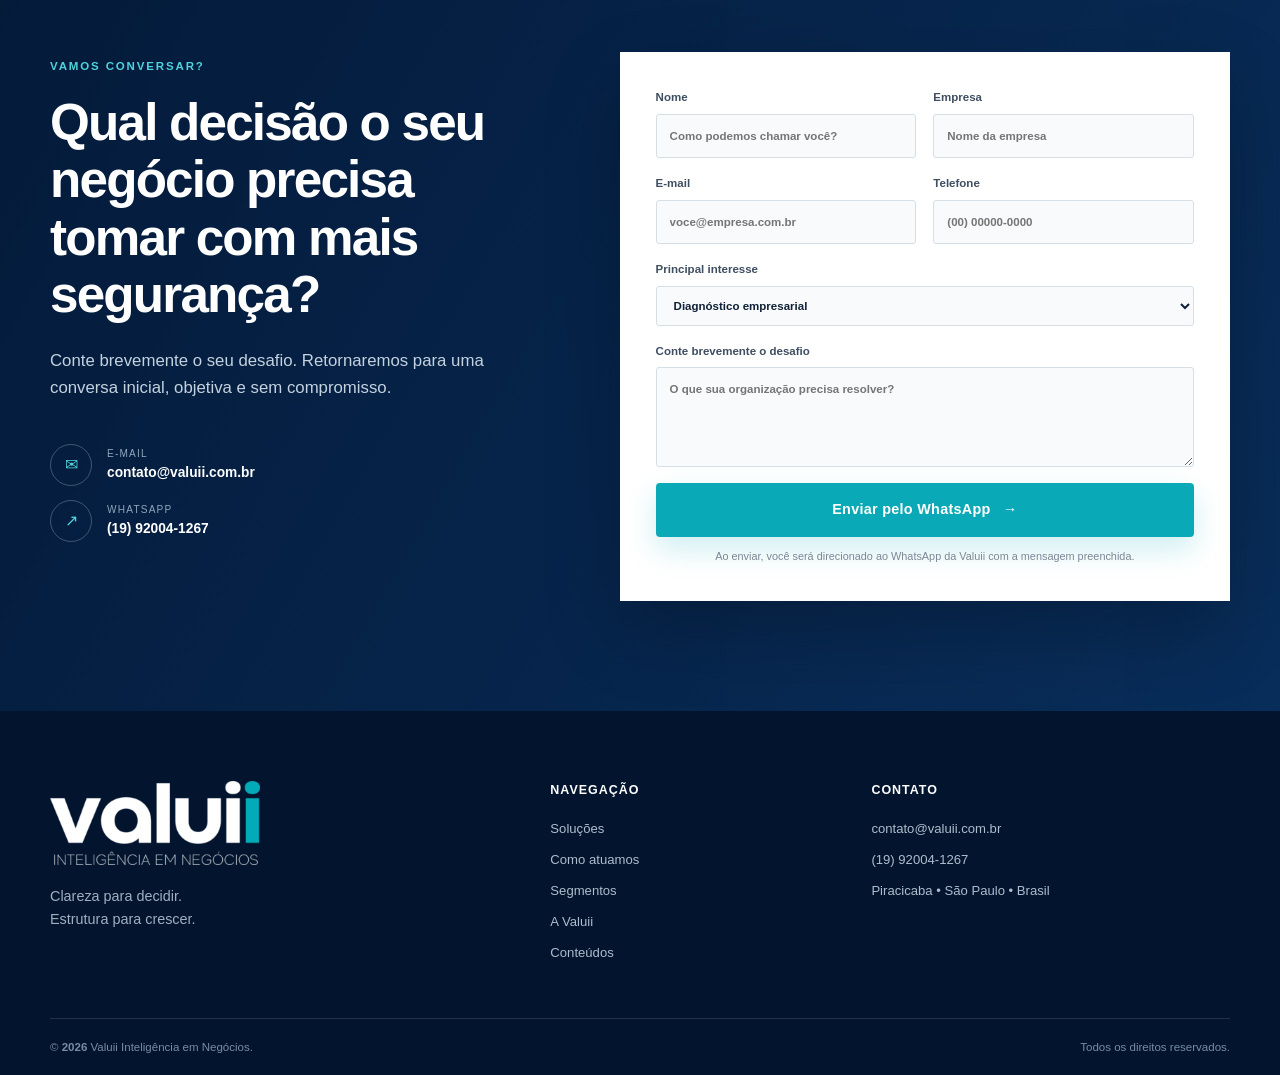
==== commit 02918935: "Corrige marca do Exército e simplifica faixa institucional" ====
--- a/index.html
+++ b/index.html
@@ -15,7 +15,7 @@
   <link rel="icon" type="image/png" sizes="512x512" href="assets/favicon-valuii.png">
   <link rel="apple-touch-icon" href="assets/favicon-valuii.png">
   <link rel="preload" as="image" href="assets/hero-valuii.webp" fetchpriority="high">
-  <link rel="stylesheet" href="styles.css?v=20260814c">
+  <link rel="stylesheet" href="styles.css?v=20260814d">
   <script type="application/ld+json">
   {"@context":"https://schema.org","@type":"ProfessionalService","name":"Valuii Inteligência em Negócios","url":"https://www.valuii.com.br/","email":"contato@valuii.com.br","telephone":"+55-19-92004-1267","areaServed":"Brasil","address":{"@type":"PostalAddress","addressLocality":"Piracicaba","addressRegion":"SP","addressCountry":"BR"}}
   </script>
@@ -167,16 +167,16 @@
           <p>Vivências executivas, consultorias, prestação de serviços, projetos e capacitações desenvolvidos junto a organizações públicas, privadas e do terceiro setor.</p>
         </div>
         <ul class="experience-grid" role="list" aria-label="Organizações que fazem parte da trajetória profissional que sustenta a Valuii">
-          <li class="experience-brand reveal"><img src="assets/experience/exercito-brasileiro.png" alt="Exército Brasileiro" loading="lazy"><span>Exército Brasileiro</span></li>
-          <li class="experience-brand reveal"><img src="assets/experience/correios.svg" alt="Correios" loading="lazy"><span>Correios</span></li>
-          <li class="experience-brand reveal"><img src="assets/experience/sociedade-biblica-brasil.jpg" alt="Sociedade Bíblica do Brasil" loading="lazy"><span>Sociedade Bíblica do Brasil</span></li>
-          <li class="experience-brand reveal"><img src="assets/experience/sebrae.svg" alt="Sebrae" loading="lazy"><span>Sebrae</span></li>
-          <li class="experience-brand reveal"><img src="assets/experience/visao-mundial.svg" alt="Visão Mundial Brasil" loading="lazy"><span>Visão Mundial Brasil</span></li>
-          <li class="experience-brand reveal"><img src="assets/experience/prefeitura-mogi.png" alt="Prefeitura de Mogi das Cruzes" loading="lazy"><span>Prefeitura de Mogi das Cruzes</span></li>
-          <li class="experience-brand reveal"><img src="assets/experience/instituto-helena-florisbal.png" alt="Instituto Helena Florisbal" loading="lazy"><span>Instituto Helena Florisbal</span></li>
-          <li class="experience-brand reveal"><img src="assets/experience/a-rocha.svg" alt="A Rocha Internacional" loading="lazy"><span>A Rocha Internacional</span></li>
-          <li class="experience-brand reveal"><img src="assets/experience/abtu.png" alt="ABTU — Associação Brasileira de Televisão Universitária" loading="lazy"><span>ABTU</span></li>
-          <li class="experience-brand reveal"><img src="assets/experience/cadi-brasil.png" alt="CADI Brasil" loading="lazy"><span>CADI Brasil</span></li>
+          <li class="experience-brand reveal"><img src="assets/experience/exercito-brasileiro-claro.png" alt="Exército Brasileiro" loading="lazy"></li>
+          <li class="experience-brand reveal"><img src="assets/experience/correios.svg" alt="Correios" loading="lazy"></li>
+          <li class="experience-brand reveal"><img src="assets/experience/sociedade-biblica-brasil.jpg" alt="Sociedade Bíblica do Brasil" loading="lazy"></li>
+          <li class="experience-brand reveal"><img src="assets/experience/sebrae.svg" alt="Sebrae" loading="lazy"></li>
+          <li class="experience-brand reveal"><img src="assets/experience/visao-mundial.svg" alt="Visão Mundial Brasil" loading="lazy"></li>
+          <li class="experience-brand reveal"><img src="assets/experience/prefeitura-mogi.png" alt="Prefeitura de Mogi das Cruzes" loading="lazy"></li>
+          <li class="experience-brand reveal"><img src="assets/experience/instituto-helena-florisbal.png" alt="Instituto Helena Florisbal" loading="lazy"></li>
+          <li class="experience-brand reveal"><img src="assets/experience/a-rocha.svg" alt="A Rocha Internacional" loading="lazy"></li>
+          <li class="experience-brand reveal"><img src="assets/experience/abtu.png" alt="ABTU — Associação Brasileira de Televisão Universitária" loading="lazy"></li>
+          <li class="experience-brand reveal"><img src="assets/experience/cadi-brasil.png" alt="CADI Brasil" loading="lazy"></li>
         </ul>
         <p class="experience-note reveal">As marcas representam referências dessa trajetória profissional. Sua apresentação não significa, necessariamente, contrato firmado pela Valuii, vínculo atual, parceria ou endosso institucional.</p>
       </div>
--- a/styles.css
+++ b/styles.css
@@ -8,6 +8,6 @@
 .experience{background:#f8fafb;border-block:1px solid var(--line)}.experience-head{max-width:780px;margin:0 auto 48px;text-align:center}.experience-head h2{font-size:clamp(2rem,3.2vw,3rem);margin-bottom:18px}.experience-head p{color:var(--muted);font-size:1.02rem;margin:0}.experience-grid{display:grid;grid-template-columns:repeat(5,1fr);gap:14px;list-style:none;margin:0;padding:0}.experience-brand{min-height:145px;padding:22px 16px 16px;display:flex;flex-direction:column;align-items:center;justify-content:center;gap:14px;background:white;border:1px solid #e3e9ee}.experience-brand img{width:100%;height:68px;object-fit:contain;filter:grayscale(1);transition:filter .25s ease,opacity .25s ease;opacity:.76}.experience-brand span{color:#667486;font-size:.69rem;font-weight:700;line-height:1.25;text-align:center}.experience-note{max-width:860px;margin:27px auto 0;color:#7a8796;font-size:.72rem;line-height:1.65;text-align:center}.experience-brand:hover img{opacity:.92}@media(max-width:980px){.experience-grid{grid-template-columns:repeat(3,1fr)}}@media(max-width:650px){.experience-head{margin-bottom:34px}.experience-grid{grid-template-columns:repeat(2,1fr);gap:10px}.experience-brand{min-height:130px;padding:18px 11px 14px}.experience-brand img{height:58px}.experience-brand span{font-size:.65rem}.experience-note{text-align:left}}
 
 .about-photo{width:100%;height:100%;object-fit:cover;object-position:center;position:relative;z-index:0}.about-visual:after{content:"";position:absolute;inset:0;background:linear-gradient(180deg,rgba(6,31,66,.03) 45%,rgba(6,31,66,.48) 100%);pointer-events:none}.about-badge{z-index:2}
-.experience-strip{padding:58px 0 48px;background:#f8fafb;border-block:1px solid var(--line)}.experience-strip .experience-head{max-width:none;margin:0 0 30px;display:grid;grid-template-columns:.9fr 1.1fr;grid-template-rows:auto auto;column-gap:64px;text-align:left;align-items:end}.experience-strip .experience-head>.eyebrow{grid-column:1;grid-row:1;margin-bottom:8px}.experience-strip .experience-head h2{grid-column:1;grid-row:2;font-size:clamp(1.65rem,2.5vw,2.35rem);margin:0}.experience-strip .experience-head p{grid-column:2;grid-row:1/3;align-self:center;font-size:.94rem}.experience-strip .experience-grid{grid-template-columns:repeat(10,minmax(0,1fr));gap:0;border:1px solid #e2e9ee;background:white}.experience-strip .experience-brand{min-height:112px;padding:14px 8px 12px;gap:9px;border:0;border-right:1px solid #e7edf1;background:white}.experience-strip .experience-brand:last-child{border-right:0}.experience-strip .experience-brand img{height:48px;opacity:.72}.experience-strip .experience-brand span{font-size:.58rem;letter-spacing:.01em}.experience-strip .experience-note{margin-top:17px;font-size:.67rem}
+.experience-strip{padding:58px 0 48px;background:#f8fafb;border-block:1px solid var(--line)}.experience-strip .experience-head{max-width:none;margin:0 0 30px;display:grid;grid-template-columns:.9fr 1.1fr;grid-template-rows:auto auto;column-gap:64px;text-align:left;align-items:end}.experience-strip .experience-head>.eyebrow{grid-column:1;grid-row:1;margin-bottom:8px}.experience-strip .experience-head h2{grid-column:1;grid-row:2;font-size:clamp(1.65rem,2.5vw,2.35rem);margin:0}.experience-strip .experience-head p{grid-column:2;grid-row:1/3;align-self:center;font-size:.94rem}.experience-strip .experience-grid{grid-template-columns:repeat(10,minmax(0,1fr));gap:0;border:1px solid #e2e9ee;background:white}.experience-strip .experience-brand{min-height:100px;padding:15px 9px;gap:0;border:0;border-right:1px solid #e7edf1;background:white}.experience-strip .experience-brand:last-child{border-right:0}.experience-strip .experience-brand img{height:54px;opacity:.72}.experience-strip .experience-note{margin-top:17px;font-size:.67rem}
 @media(max-width:980px){.experience-strip .experience-head{grid-template-columns:1fr;grid-template-rows:auto;gap:0}.experience-strip .experience-head>.eyebrow,.experience-strip .experience-head h2,.experience-strip .experience-head p{grid-column:1;grid-row:auto}.experience-strip .experience-head p{margin-top:12px;max-width:720px}.experience-strip .experience-grid{grid-template-columns:repeat(5,1fr)}.experience-strip .experience-brand:nth-child(5){border-right:0}.experience-strip .experience-brand:nth-child(-n+5){border-bottom:1px solid #e7edf1}}
-@media(max-width:650px){.about-photo{object-position:56% center}.experience-strip{padding:45px 0 38px}.experience-strip .experience-head{margin-bottom:24px}.experience-strip .experience-head h2{font-size:1.7rem}.experience-strip .experience-grid{display:flex;overflow-x:auto;scroll-snap-type:x proximity;-webkit-overflow-scrolling:touch}.experience-strip .experience-brand{min-width:138px;min-height:106px;scroll-snap-align:start;border-right:1px solid #e7edf1!important;border-bottom:0!important}.experience-strip .experience-brand img{height:46px}.experience-strip .experience-note{text-align:left}}
+@media(max-width:650px){.about-photo{object-position:56% center}.experience-strip{padding:45px 0 38px}.experience-strip .experience-head{margin-bottom:24px}.experience-strip .experience-head h2{font-size:1.7rem}.experience-strip .experience-grid{display:flex;overflow-x:auto;scroll-snap-type:x proximity;-webkit-overflow-scrolling:touch}.experience-strip .experience-brand{min-width:138px;min-height:96px;scroll-snap-align:start;border-right:1px solid #e7edf1!important;border-bottom:0!important}.experience-strip .experience-brand img{height:52px}.experience-strip .experience-note{text-align:left}}
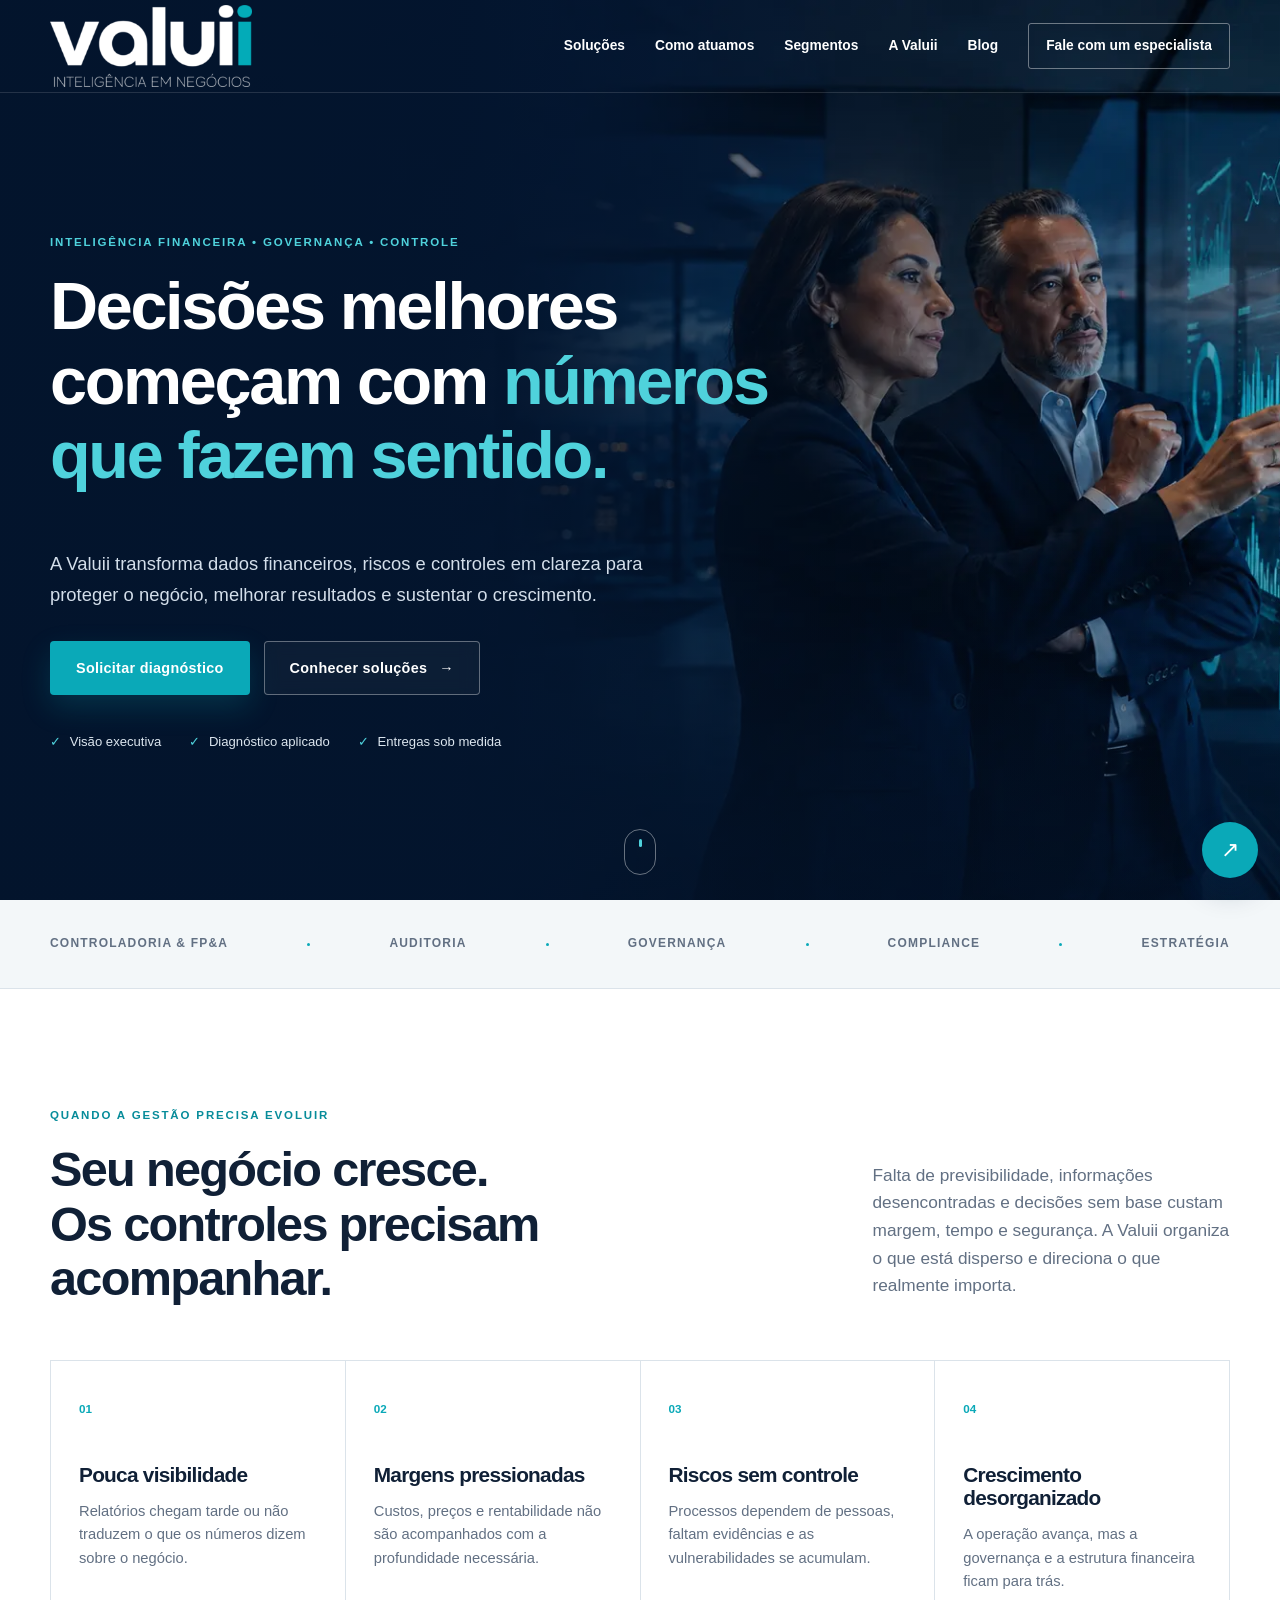
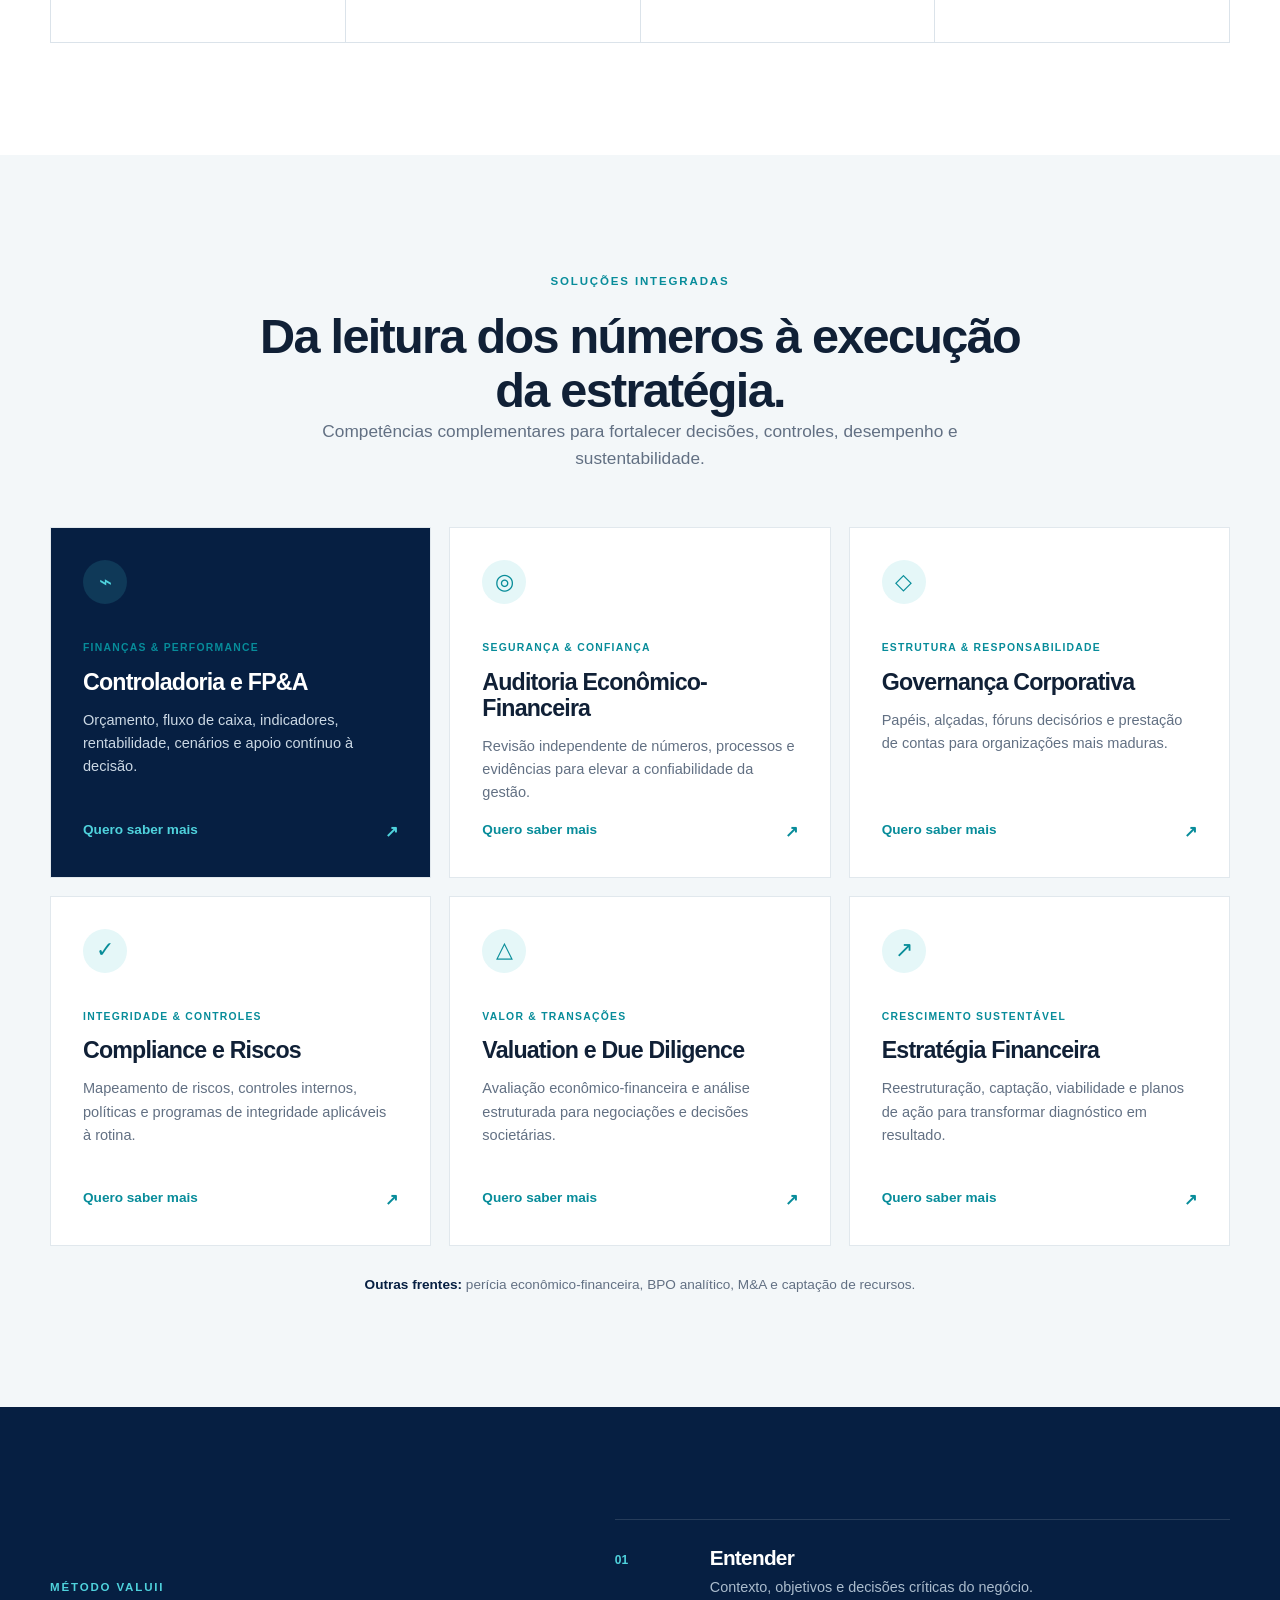
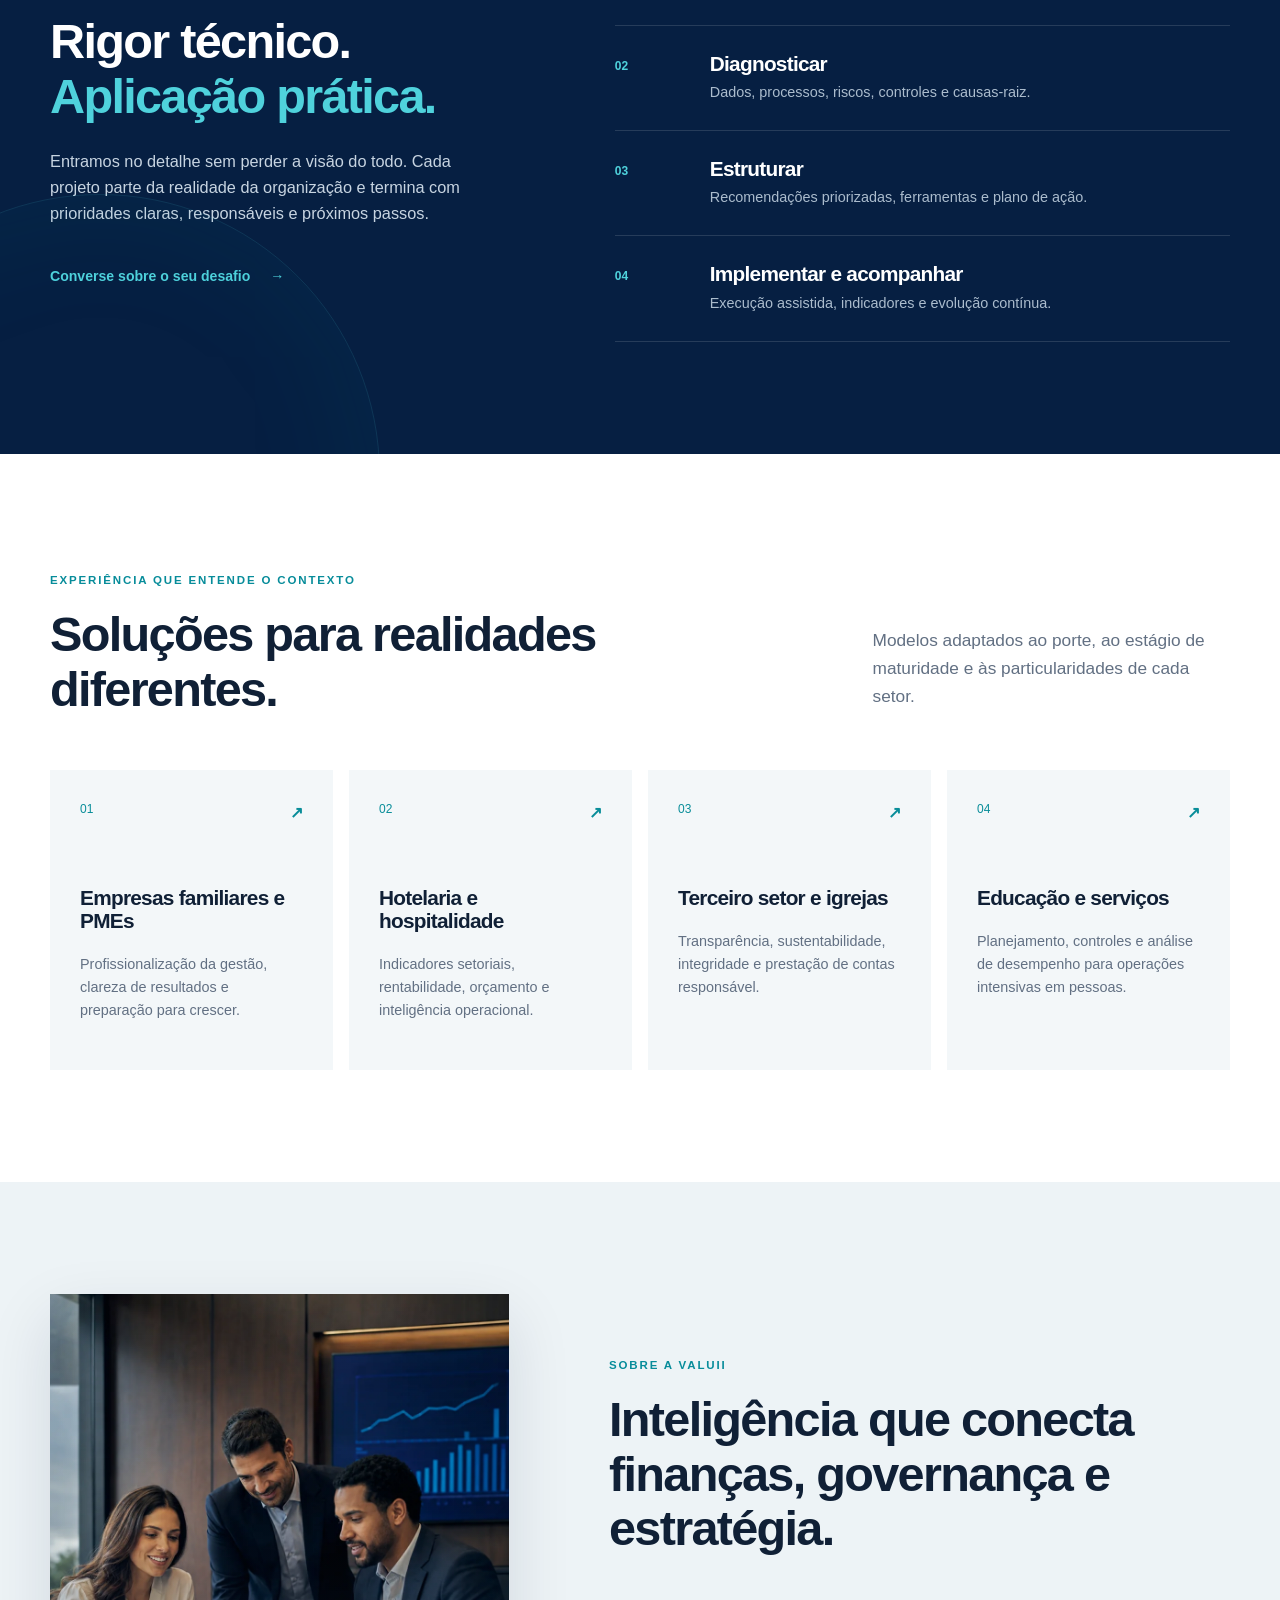
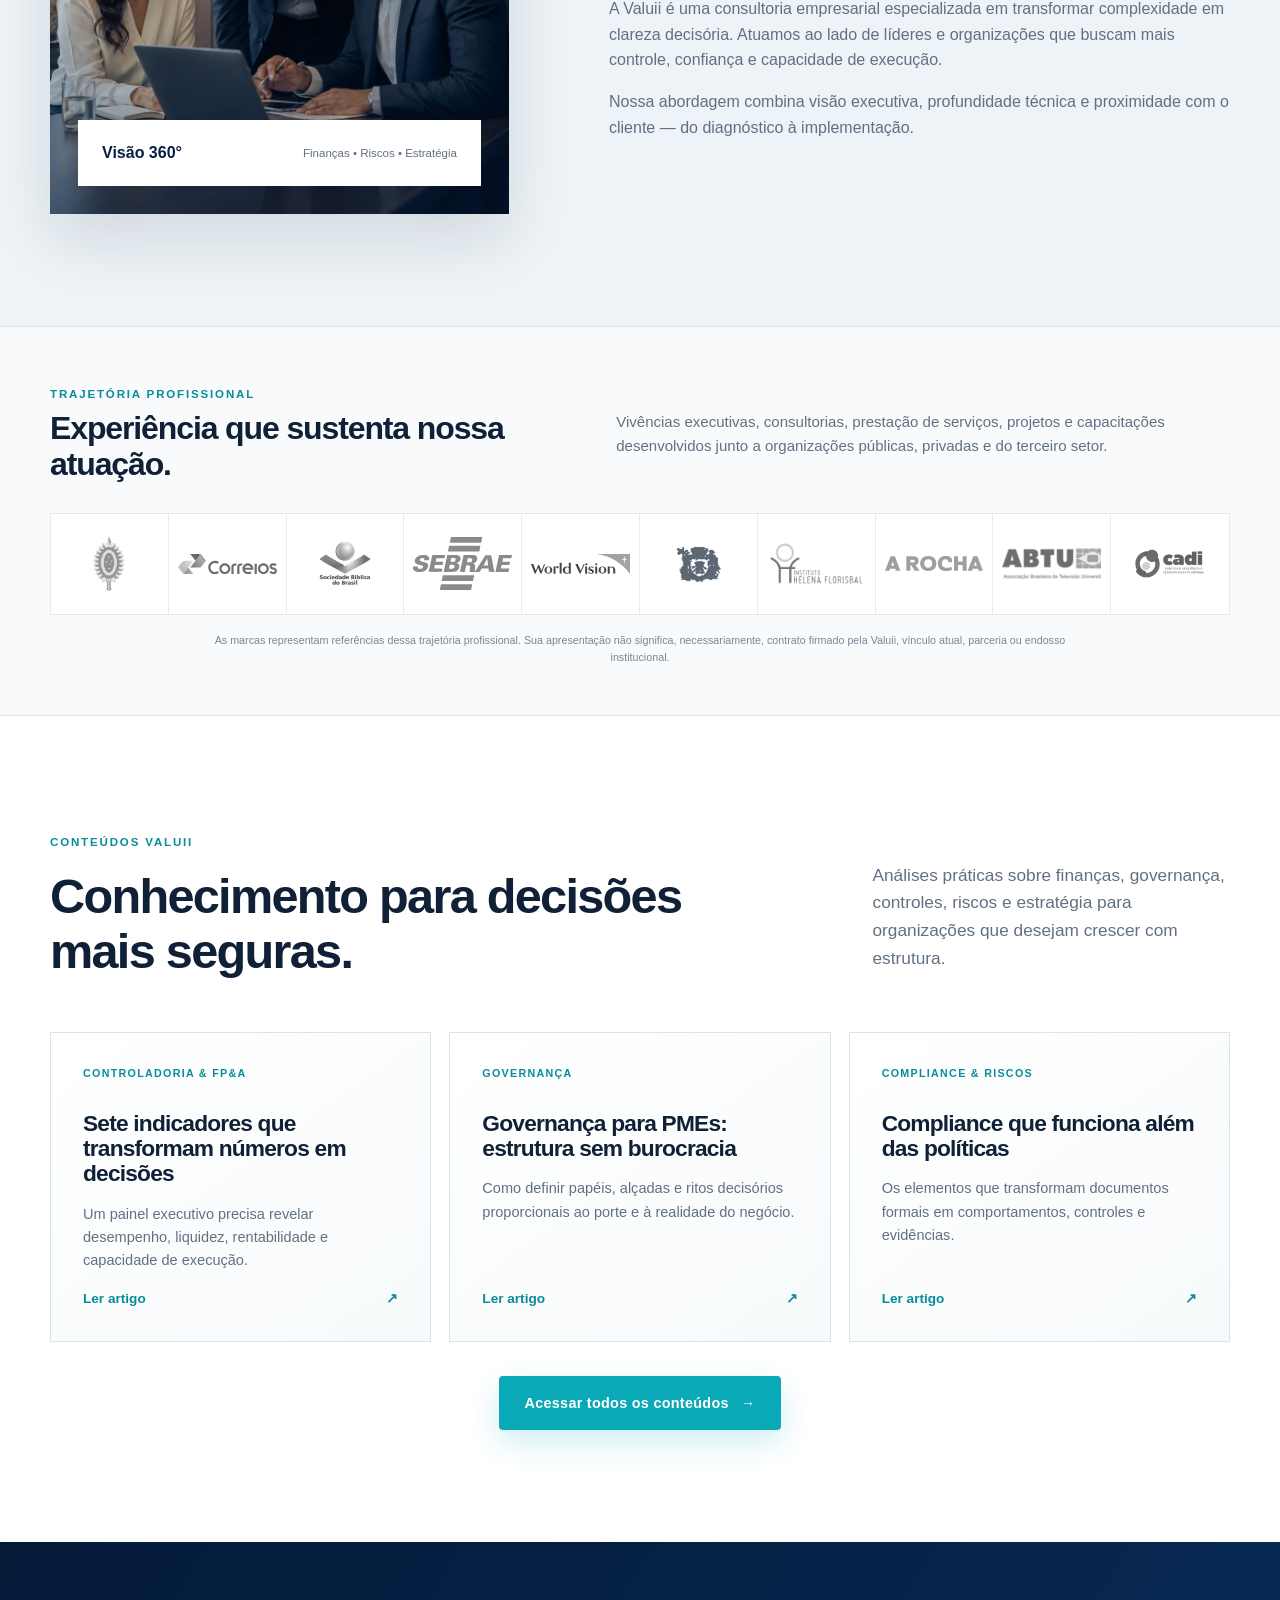
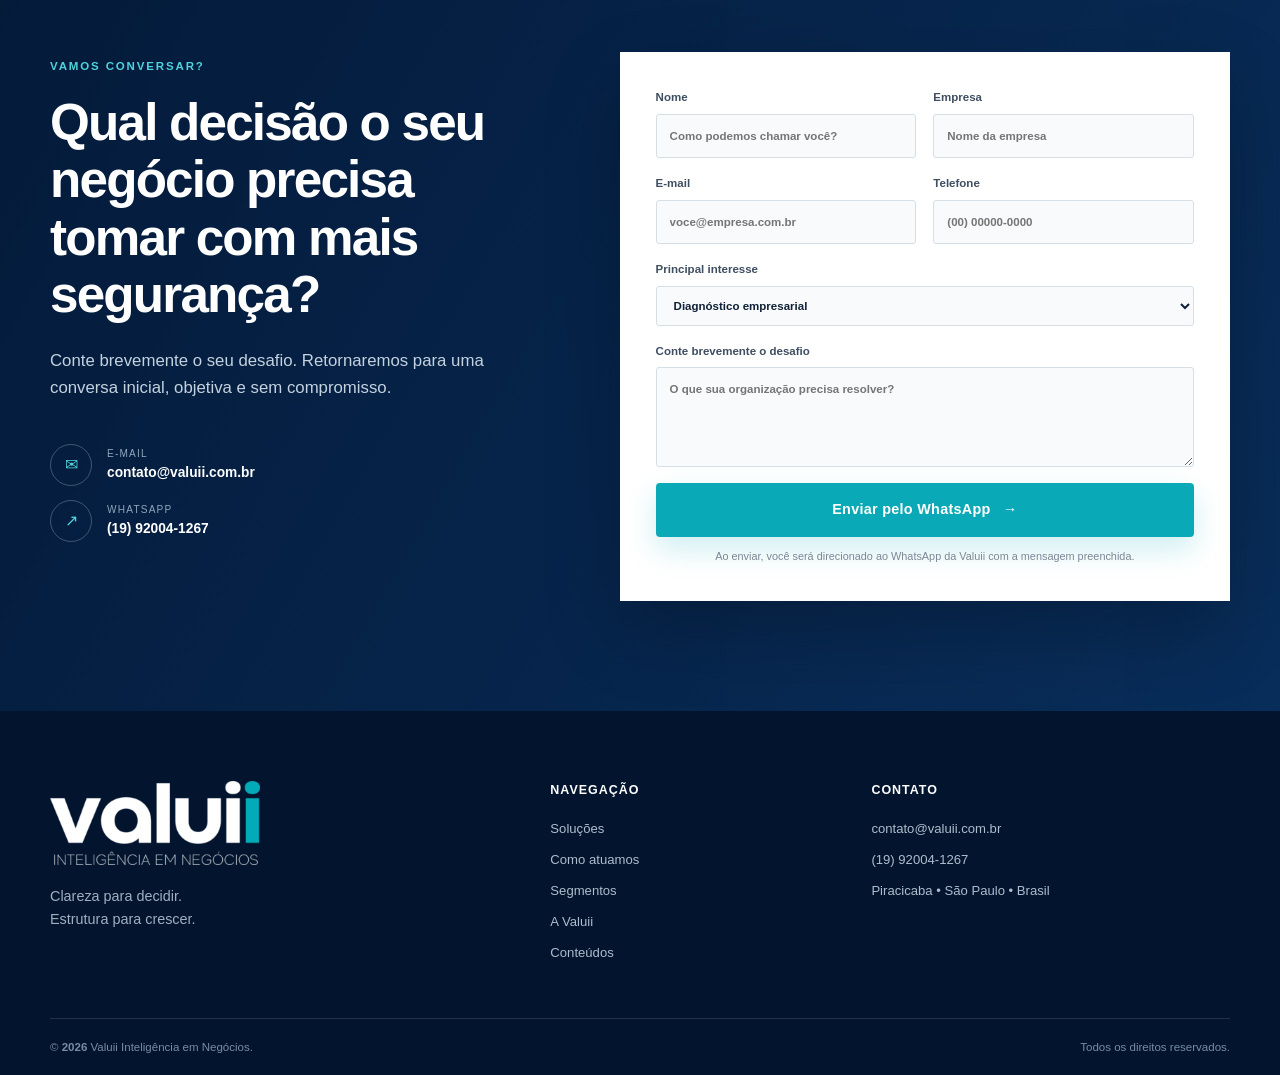
==== commit b420f373: "Corrige contraste da marca da Prefeitura de Mogi" ====
--- a/index.html
+++ b/index.html
@@ -15,7 +15,7 @@
   <link rel="icon" type="image/png" sizes="512x512" href="assets/favicon-valuii.png">
   <link rel="apple-touch-icon" href="assets/favicon-valuii.png">
   <link rel="preload" as="image" href="assets/hero-valuii.webp" fetchpriority="high">
-  <link rel="stylesheet" href="styles.css?v=20260814d">
+  <link rel="stylesheet" href="styles.css?v=20260814e">
   <script type="application/ld+json">
   {"@context":"https://schema.org","@type":"ProfessionalService","name":"Valuii Inteligência em Negócios","url":"https://www.valuii.com.br/","email":"contato@valuii.com.br","telephone":"+55-19-92004-1267","areaServed":"Brasil","address":{"@type":"PostalAddress","addressLocality":"Piracicaba","addressRegion":"SP","addressCountry":"BR"}}
   </script>
@@ -172,7 +172,7 @@
           <li class="experience-brand reveal"><img src="assets/experience/sociedade-biblica-brasil.jpg" alt="Sociedade Bíblica do Brasil" loading="lazy"></li>
           <li class="experience-brand reveal"><img src="assets/experience/sebrae.svg" alt="Sebrae" loading="lazy"></li>
           <li class="experience-brand reveal"><img src="assets/experience/visao-mundial.svg" alt="Visão Mundial Brasil" loading="lazy"></li>
-          <li class="experience-brand reveal"><img src="assets/experience/prefeitura-mogi.png" alt="Prefeitura de Mogi das Cruzes" loading="lazy"></li>
+          <li class="experience-brand reveal"><img class="brand-logo-solid" src="assets/experience/prefeitura-mogi-brasao-cinza.png" alt="Prefeitura de Mogi das Cruzes" loading="lazy"></li>
           <li class="experience-brand reveal"><img src="assets/experience/instituto-helena-florisbal.png" alt="Instituto Helena Florisbal" loading="lazy"></li>
           <li class="experience-brand reveal"><img src="assets/experience/a-rocha.svg" alt="A Rocha Internacional" loading="lazy"></li>
           <li class="experience-brand reveal"><img src="assets/experience/abtu.png" alt="ABTU — Associação Brasileira de Televisão Universitária" loading="lazy"></li>
--- a/styles.css
+++ b/styles.css
@@ -9,5 +9,6 @@
 
 .about-photo{width:100%;height:100%;object-fit:cover;object-position:center;position:relative;z-index:0}.about-visual:after{content:"";position:absolute;inset:0;background:linear-gradient(180deg,rgba(6,31,66,.03) 45%,rgba(6,31,66,.48) 100%);pointer-events:none}.about-badge{z-index:2}
 .experience-strip{padding:58px 0 48px;background:#f8fafb;border-block:1px solid var(--line)}.experience-strip .experience-head{max-width:none;margin:0 0 30px;display:grid;grid-template-columns:.9fr 1.1fr;grid-template-rows:auto auto;column-gap:64px;text-align:left;align-items:end}.experience-strip .experience-head>.eyebrow{grid-column:1;grid-row:1;margin-bottom:8px}.experience-strip .experience-head h2{grid-column:1;grid-row:2;font-size:clamp(1.65rem,2.5vw,2.35rem);margin:0}.experience-strip .experience-head p{grid-column:2;grid-row:1/3;align-self:center;font-size:.94rem}.experience-strip .experience-grid{grid-template-columns:repeat(10,minmax(0,1fr));gap:0;border:1px solid #e2e9ee;background:white}.experience-strip .experience-brand{min-height:100px;padding:15px 9px;gap:0;border:0;border-right:1px solid #e7edf1;background:white}.experience-strip .experience-brand:last-child{border-right:0}.experience-strip .experience-brand img{height:54px;opacity:.72}.experience-strip .experience-note{margin-top:17px;font-size:.67rem}
+.experience-strip .experience-brand img.brand-logo-solid{filter:none;opacity:.92}
 @media(max-width:980px){.experience-strip .experience-head{grid-template-columns:1fr;grid-template-rows:auto;gap:0}.experience-strip .experience-head>.eyebrow,.experience-strip .experience-head h2,.experience-strip .experience-head p{grid-column:1;grid-row:auto}.experience-strip .experience-head p{margin-top:12px;max-width:720px}.experience-strip .experience-grid{grid-template-columns:repeat(5,1fr)}.experience-strip .experience-brand:nth-child(5){border-right:0}.experience-strip .experience-brand:nth-child(-n+5){border-bottom:1px solid #e7edf1}}
 @media(max-width:650px){.about-photo{object-position:56% center}.experience-strip{padding:45px 0 38px}.experience-strip .experience-head{margin-bottom:24px}.experience-strip .experience-head h2{font-size:1.7rem}.experience-strip .experience-grid{display:flex;overflow-x:auto;scroll-snap-type:x proximity;-webkit-overflow-scrolling:touch}.experience-strip .experience-brand{min-width:138px;min-height:96px;scroll-snap-align:start;border-right:1px solid #e7edf1!important;border-bottom:0!important}.experience-strip .experience-brand img{height:52px}.experience-strip .experience-note{text-align:left}}
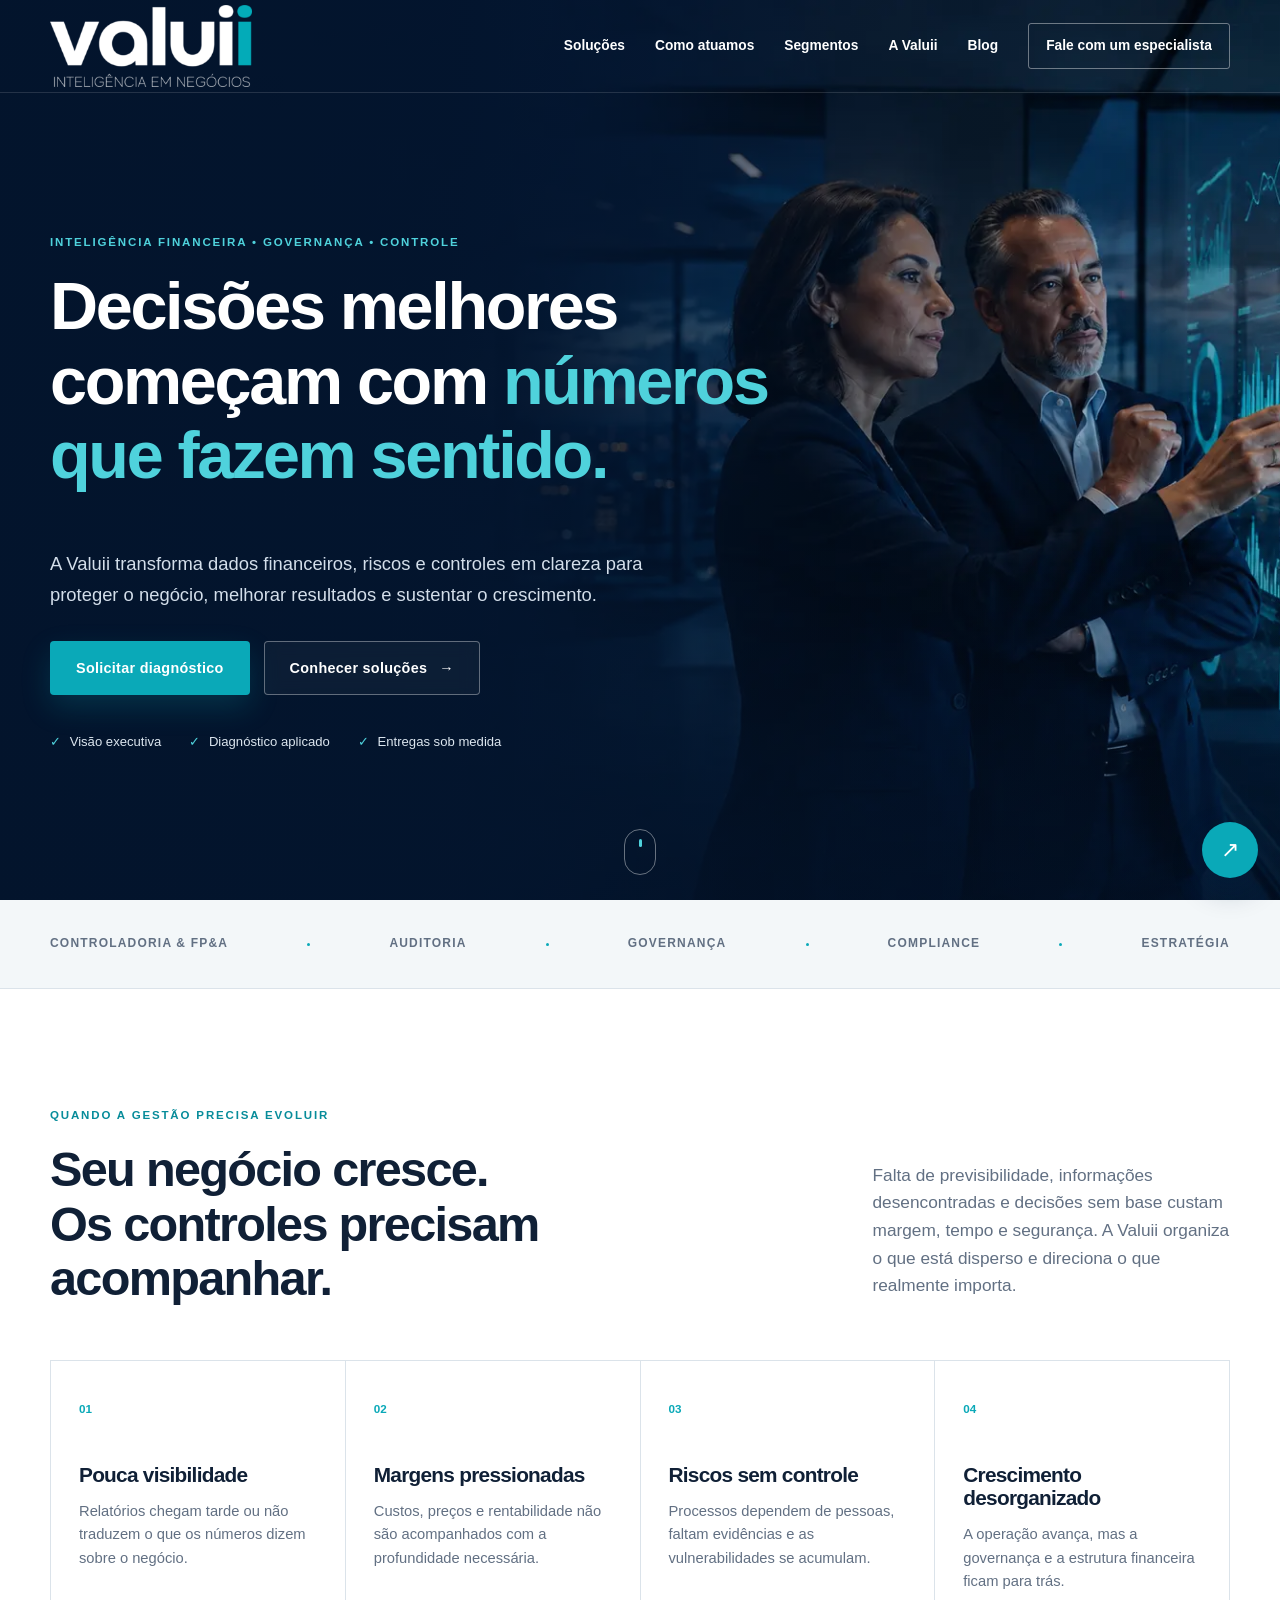
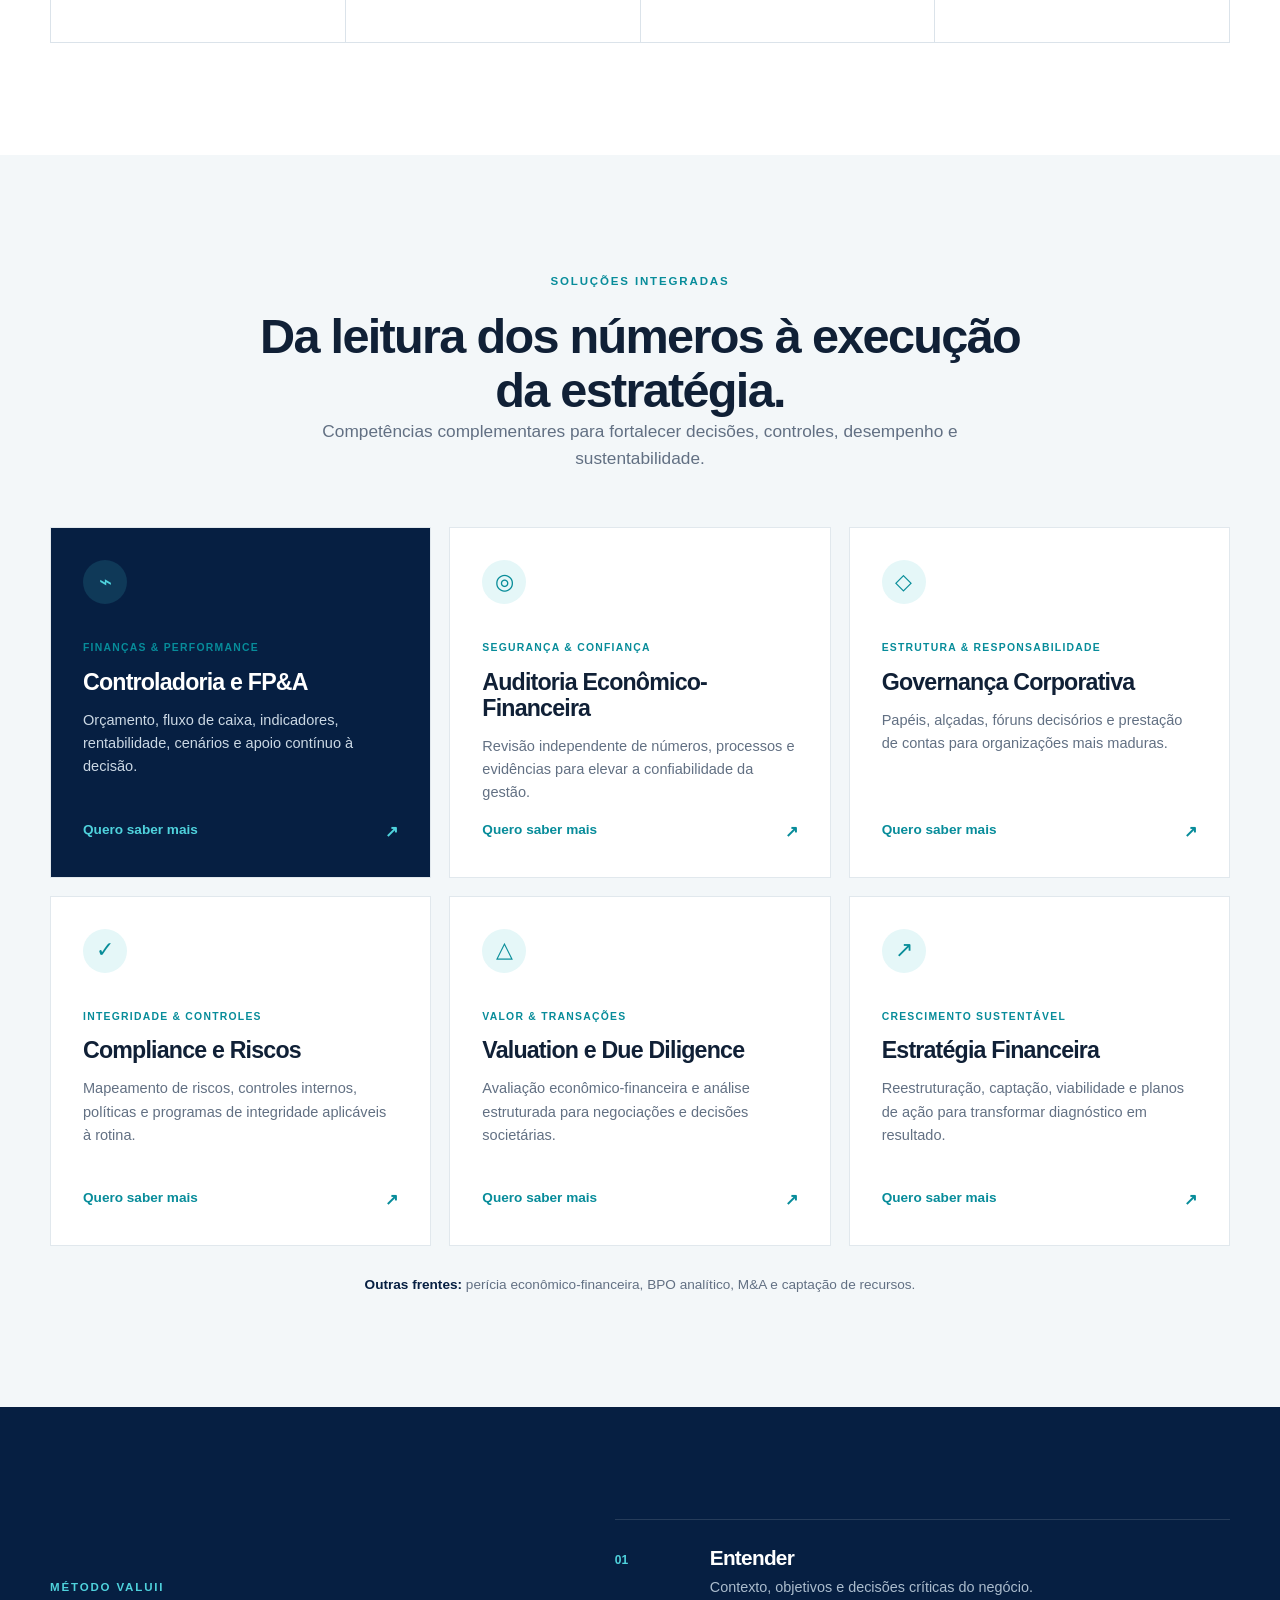
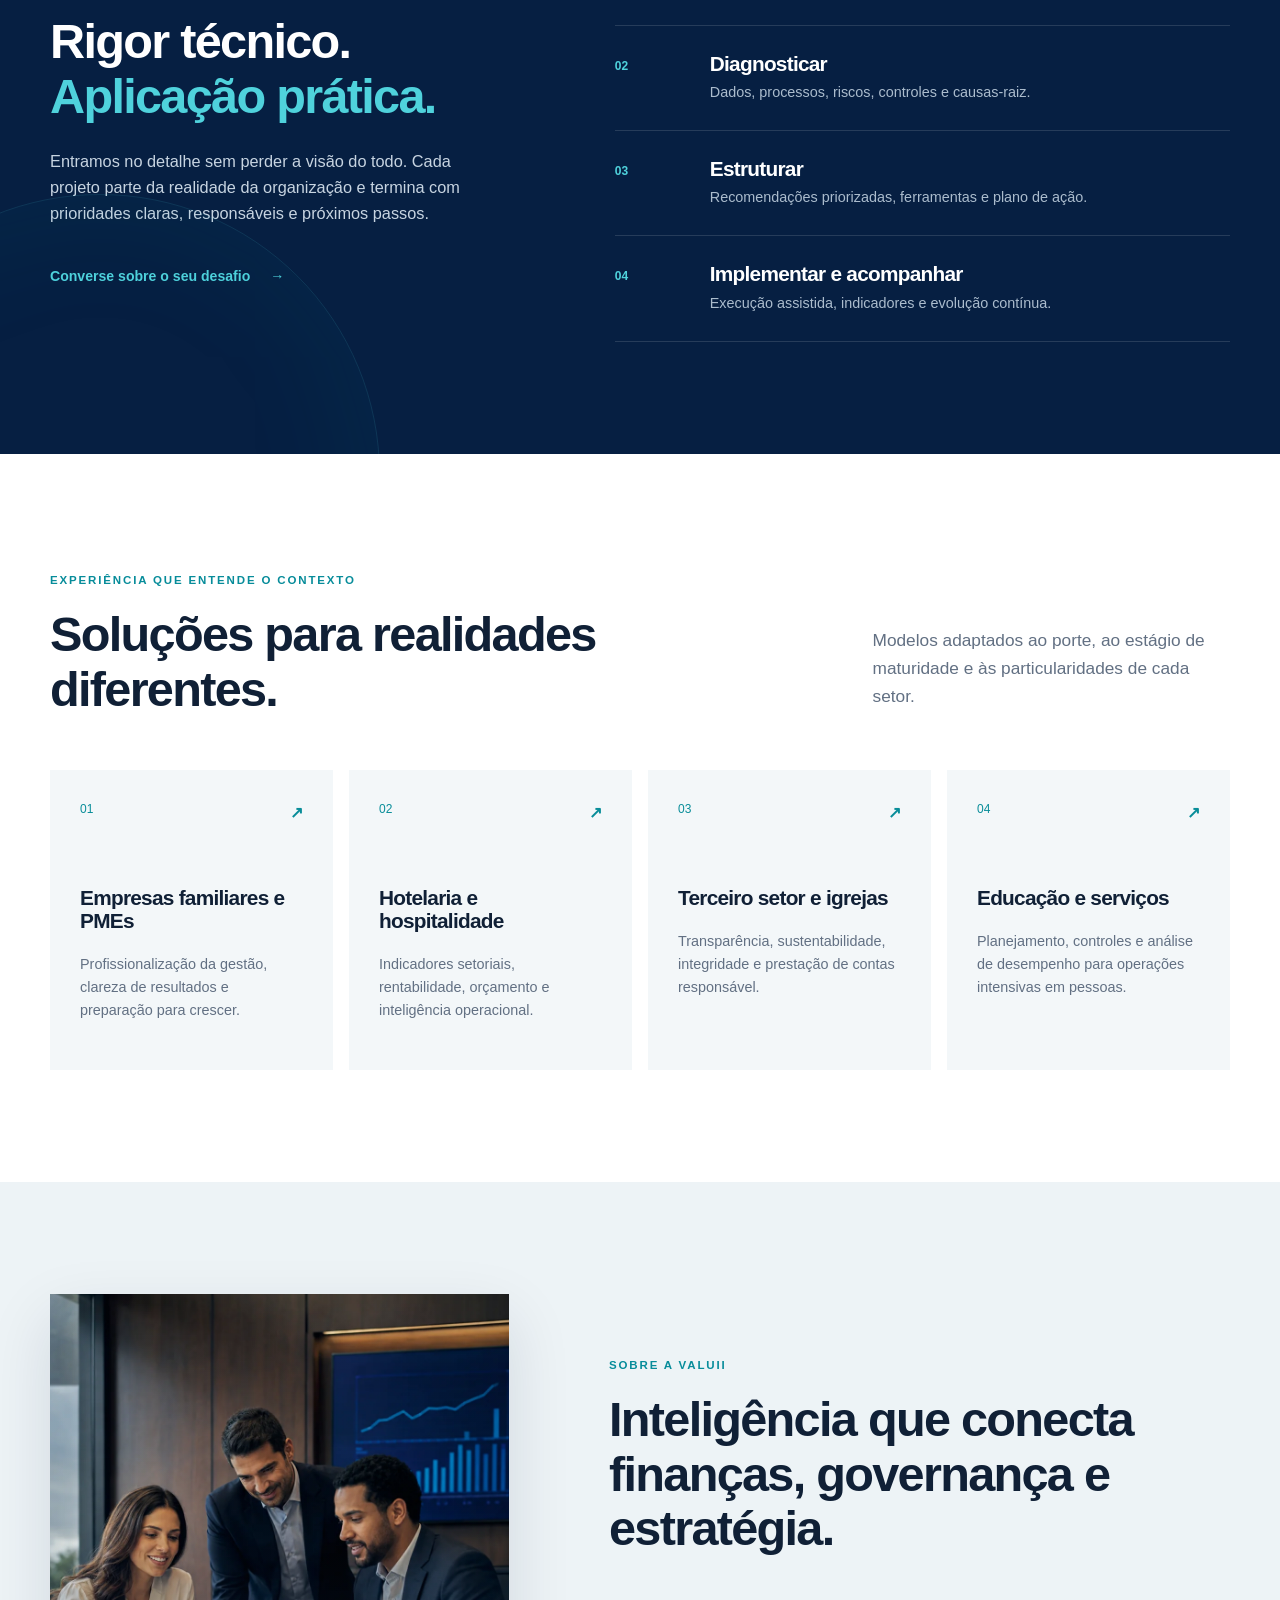
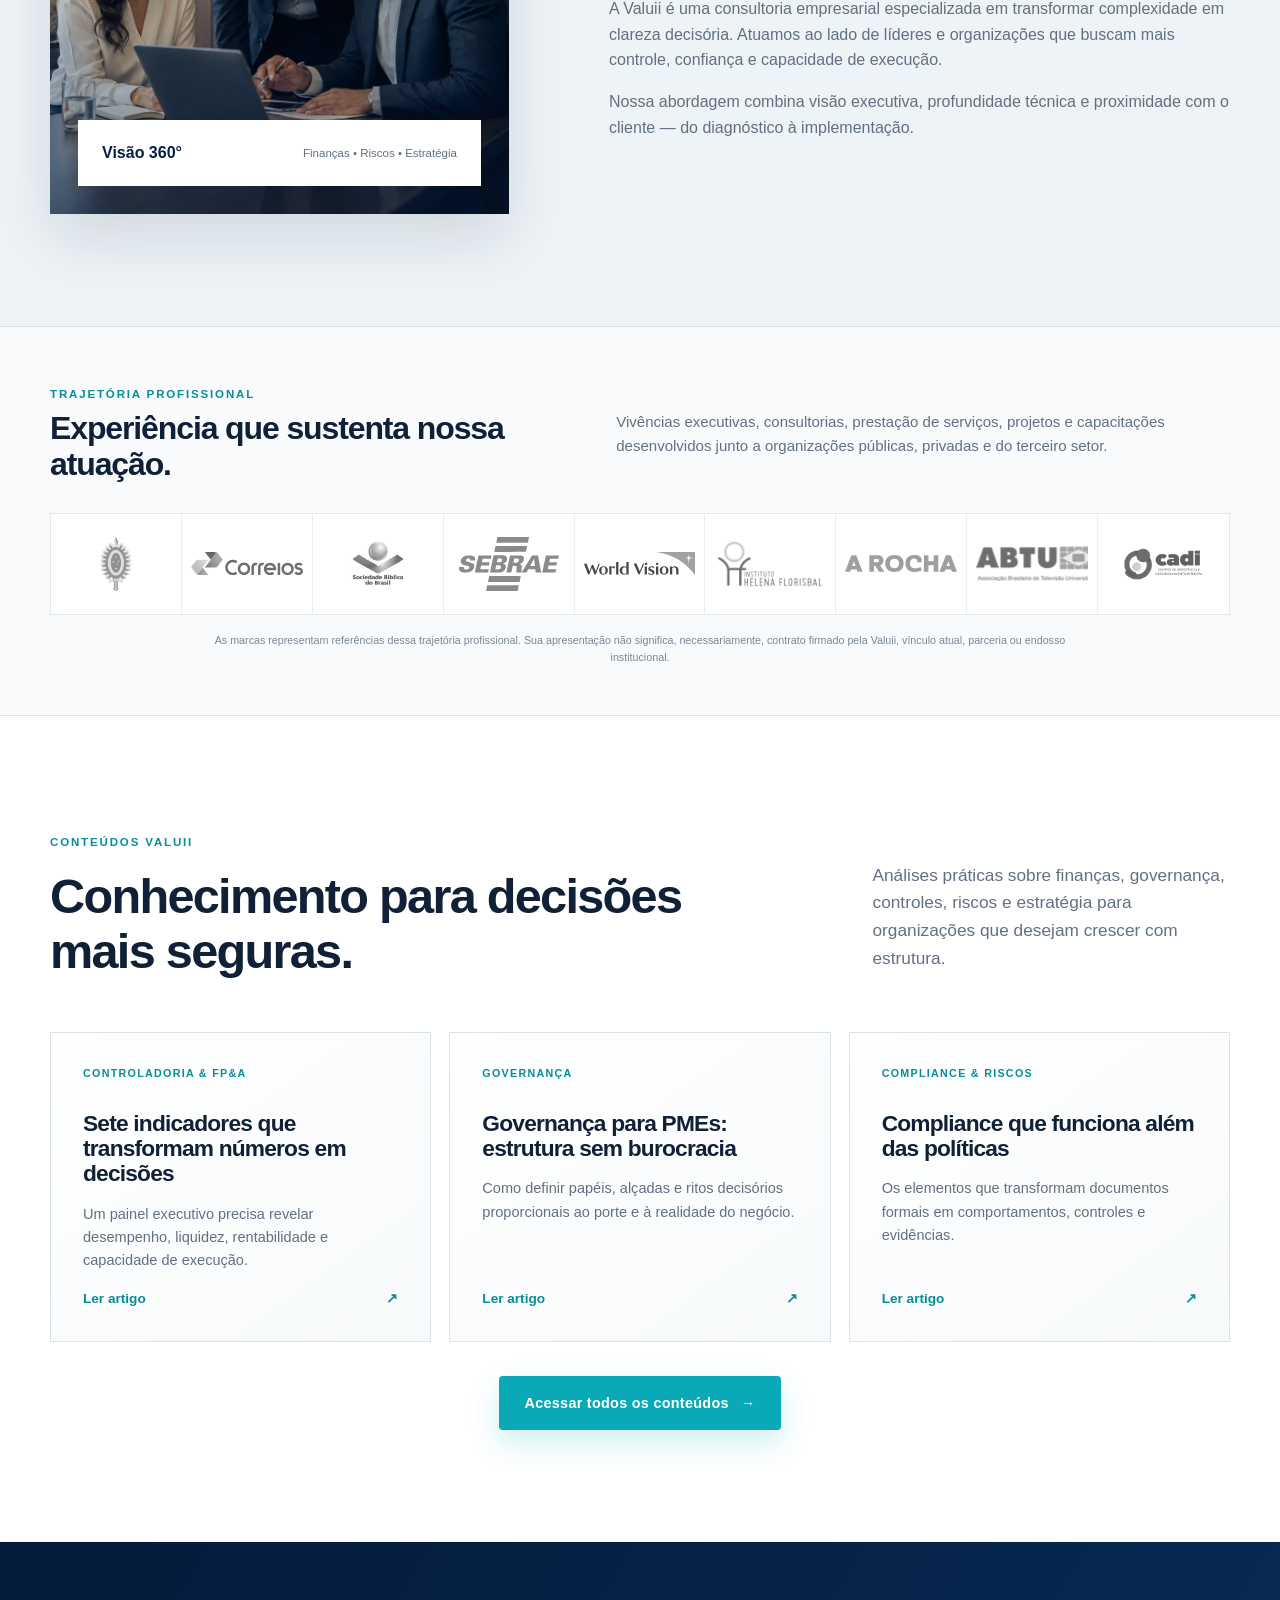
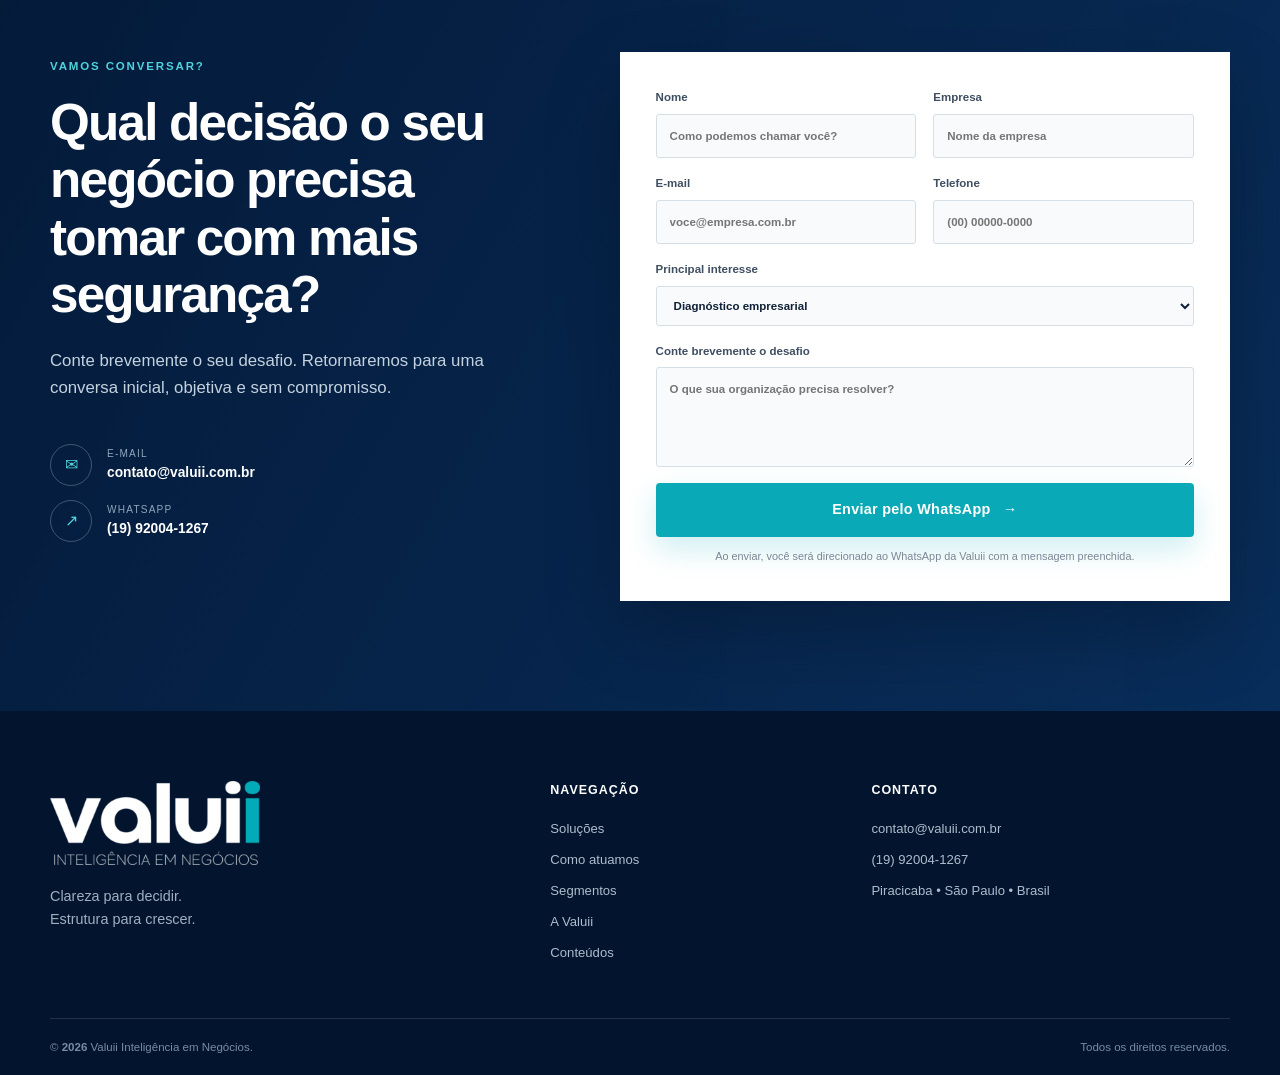
==== commit f36255d5: "Remove Prefeitura de Mogi da faixa de experiência" ====
--- a/index.html
+++ b/index.html
@@ -15,7 +15,7 @@
   <link rel="icon" type="image/png" sizes="512x512" href="assets/favicon-valuii.png">
   <link rel="apple-touch-icon" href="assets/favicon-valuii.png">
   <link rel="preload" as="image" href="assets/hero-valuii.webp" fetchpriority="high">
-  <link rel="stylesheet" href="styles.css?v=20260814e">
+  <link rel="stylesheet" href="styles.css?v=20260814f">
   <script type="application/ld+json">
   {"@context":"https://schema.org","@type":"ProfessionalService","name":"Valuii Inteligência em Negócios","url":"https://www.valuii.com.br/","email":"contato@valuii.com.br","telephone":"+55-19-92004-1267","areaServed":"Brasil","address":{"@type":"PostalAddress","addressLocality":"Piracicaba","addressRegion":"SP","addressCountry":"BR"}}
   </script>
@@ -172,7 +172,6 @@
           <li class="experience-brand reveal"><img src="assets/experience/sociedade-biblica-brasil.jpg" alt="Sociedade Bíblica do Brasil" loading="lazy"></li>
           <li class="experience-brand reveal"><img src="assets/experience/sebrae.svg" alt="Sebrae" loading="lazy"></li>
           <li class="experience-brand reveal"><img src="assets/experience/visao-mundial.svg" alt="Visão Mundial Brasil" loading="lazy"></li>
-          <li class="experience-brand reveal"><img class="brand-logo-solid" src="assets/experience/prefeitura-mogi-brasao-cinza.png" alt="Prefeitura de Mogi das Cruzes" loading="lazy"></li>
           <li class="experience-brand reveal"><img src="assets/experience/instituto-helena-florisbal.png" alt="Instituto Helena Florisbal" loading="lazy"></li>
           <li class="experience-brand reveal"><img src="assets/experience/a-rocha.svg" alt="A Rocha Internacional" loading="lazy"></li>
           <li class="experience-brand reveal"><img src="assets/experience/abtu.png" alt="ABTU — Associação Brasileira de Televisão Universitária" loading="lazy"></li>
--- a/styles.css
+++ b/styles.css
@@ -8,7 +8,6 @@
 .experience{background:#f8fafb;border-block:1px solid var(--line)}.experience-head{max-width:780px;margin:0 auto 48px;text-align:center}.experience-head h2{font-size:clamp(2rem,3.2vw,3rem);margin-bottom:18px}.experience-head p{color:var(--muted);font-size:1.02rem;margin:0}.experience-grid{display:grid;grid-template-columns:repeat(5,1fr);gap:14px;list-style:none;margin:0;padding:0}.experience-brand{min-height:145px;padding:22px 16px 16px;display:flex;flex-direction:column;align-items:center;justify-content:center;gap:14px;background:white;border:1px solid #e3e9ee}.experience-brand img{width:100%;height:68px;object-fit:contain;filter:grayscale(1);transition:filter .25s ease,opacity .25s ease;opacity:.76}.experience-brand span{color:#667486;font-size:.69rem;font-weight:700;line-height:1.25;text-align:center}.experience-note{max-width:860px;margin:27px auto 0;color:#7a8796;font-size:.72rem;line-height:1.65;text-align:center}.experience-brand:hover img{opacity:.92}@media(max-width:980px){.experience-grid{grid-template-columns:repeat(3,1fr)}}@media(max-width:650px){.experience-head{margin-bottom:34px}.experience-grid{grid-template-columns:repeat(2,1fr);gap:10px}.experience-brand{min-height:130px;padding:18px 11px 14px}.experience-brand img{height:58px}.experience-brand span{font-size:.65rem}.experience-note{text-align:left}}
 
 .about-photo{width:100%;height:100%;object-fit:cover;object-position:center;position:relative;z-index:0}.about-visual:after{content:"";position:absolute;inset:0;background:linear-gradient(180deg,rgba(6,31,66,.03) 45%,rgba(6,31,66,.48) 100%);pointer-events:none}.about-badge{z-index:2}
-.experience-strip{padding:58px 0 48px;background:#f8fafb;border-block:1px solid var(--line)}.experience-strip .experience-head{max-width:none;margin:0 0 30px;display:grid;grid-template-columns:.9fr 1.1fr;grid-template-rows:auto auto;column-gap:64px;text-align:left;align-items:end}.experience-strip .experience-head>.eyebrow{grid-column:1;grid-row:1;margin-bottom:8px}.experience-strip .experience-head h2{grid-column:1;grid-row:2;font-size:clamp(1.65rem,2.5vw,2.35rem);margin:0}.experience-strip .experience-head p{grid-column:2;grid-row:1/3;align-self:center;font-size:.94rem}.experience-strip .experience-grid{grid-template-columns:repeat(10,minmax(0,1fr));gap:0;border:1px solid #e2e9ee;background:white}.experience-strip .experience-brand{min-height:100px;padding:15px 9px;gap:0;border:0;border-right:1px solid #e7edf1;background:white}.experience-strip .experience-brand:last-child{border-right:0}.experience-strip .experience-brand img{height:54px;opacity:.72}.experience-strip .experience-note{margin-top:17px;font-size:.67rem}
-.experience-strip .experience-brand img.brand-logo-solid{filter:none;opacity:.92}
-@media(max-width:980px){.experience-strip .experience-head{grid-template-columns:1fr;grid-template-rows:auto;gap:0}.experience-strip .experience-head>.eyebrow,.experience-strip .experience-head h2,.experience-strip .experience-head p{grid-column:1;grid-row:auto}.experience-strip .experience-head p{margin-top:12px;max-width:720px}.experience-strip .experience-grid{grid-template-columns:repeat(5,1fr)}.experience-strip .experience-brand:nth-child(5){border-right:0}.experience-strip .experience-brand:nth-child(-n+5){border-bottom:1px solid #e7edf1}}
+.experience-strip{padding:58px 0 48px;background:#f8fafb;border-block:1px solid var(--line)}.experience-strip .experience-head{max-width:none;margin:0 0 30px;display:grid;grid-template-columns:.9fr 1.1fr;grid-template-rows:auto auto;column-gap:64px;text-align:left;align-items:end}.experience-strip .experience-head>.eyebrow{grid-column:1;grid-row:1;margin-bottom:8px}.experience-strip .experience-head h2{grid-column:1;grid-row:2;font-size:clamp(1.65rem,2.5vw,2.35rem);margin:0}.experience-strip .experience-head p{grid-column:2;grid-row:1/3;align-self:center;font-size:.94rem}.experience-strip .experience-grid{grid-template-columns:repeat(9,minmax(0,1fr));gap:0;border:1px solid #e2e9ee;background:white}.experience-strip .experience-brand{min-height:100px;padding:15px 9px;gap:0;border:0;border-right:1px solid #e7edf1;background:white}.experience-strip .experience-brand:last-child{border-right:0}.experience-strip .experience-brand img{height:54px;opacity:.72}.experience-strip .experience-note{margin-top:17px;font-size:.67rem}
+@media(max-width:980px){.experience-strip .experience-head{grid-template-columns:1fr;grid-template-rows:auto;gap:0}.experience-strip .experience-head>.eyebrow,.experience-strip .experience-head h2,.experience-strip .experience-head p{grid-column:1;grid-row:auto}.experience-strip .experience-head p{margin-top:12px;max-width:720px}.experience-strip .experience-grid{grid-template-columns:repeat(3,1fr)}.experience-strip .experience-brand:nth-child(3n){border-right:0}.experience-strip .experience-brand:nth-child(-n+6){border-bottom:1px solid #e7edf1}}
 @media(max-width:650px){.about-photo{object-position:56% center}.experience-strip{padding:45px 0 38px}.experience-strip .experience-head{margin-bottom:24px}.experience-strip .experience-head h2{font-size:1.7rem}.experience-strip .experience-grid{display:flex;overflow-x:auto;scroll-snap-type:x proximity;-webkit-overflow-scrolling:touch}.experience-strip .experience-brand{min-width:138px;min-height:96px;scroll-snap-align:start;border-right:1px solid #e7edf1!important;border-bottom:0!important}.experience-strip .experience-brand img{height:52px}.experience-strip .experience-note{text-align:left}}
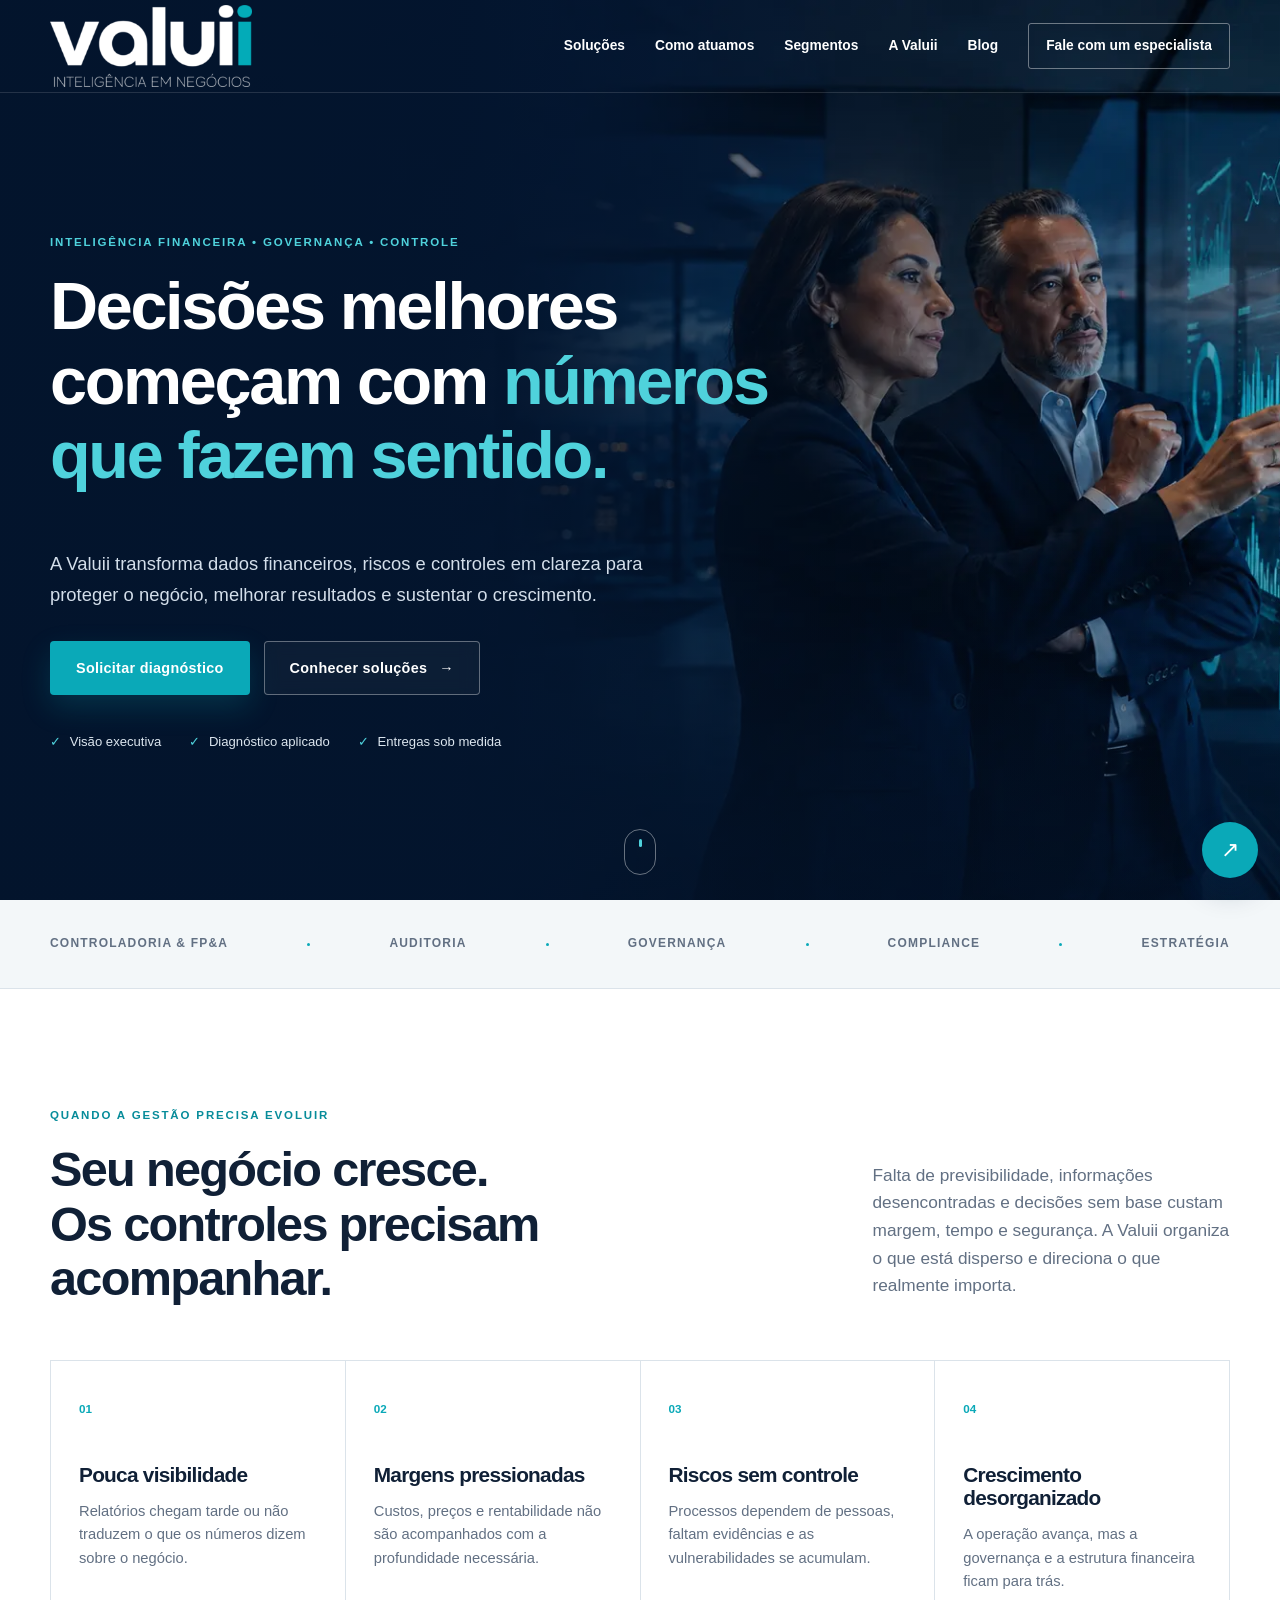
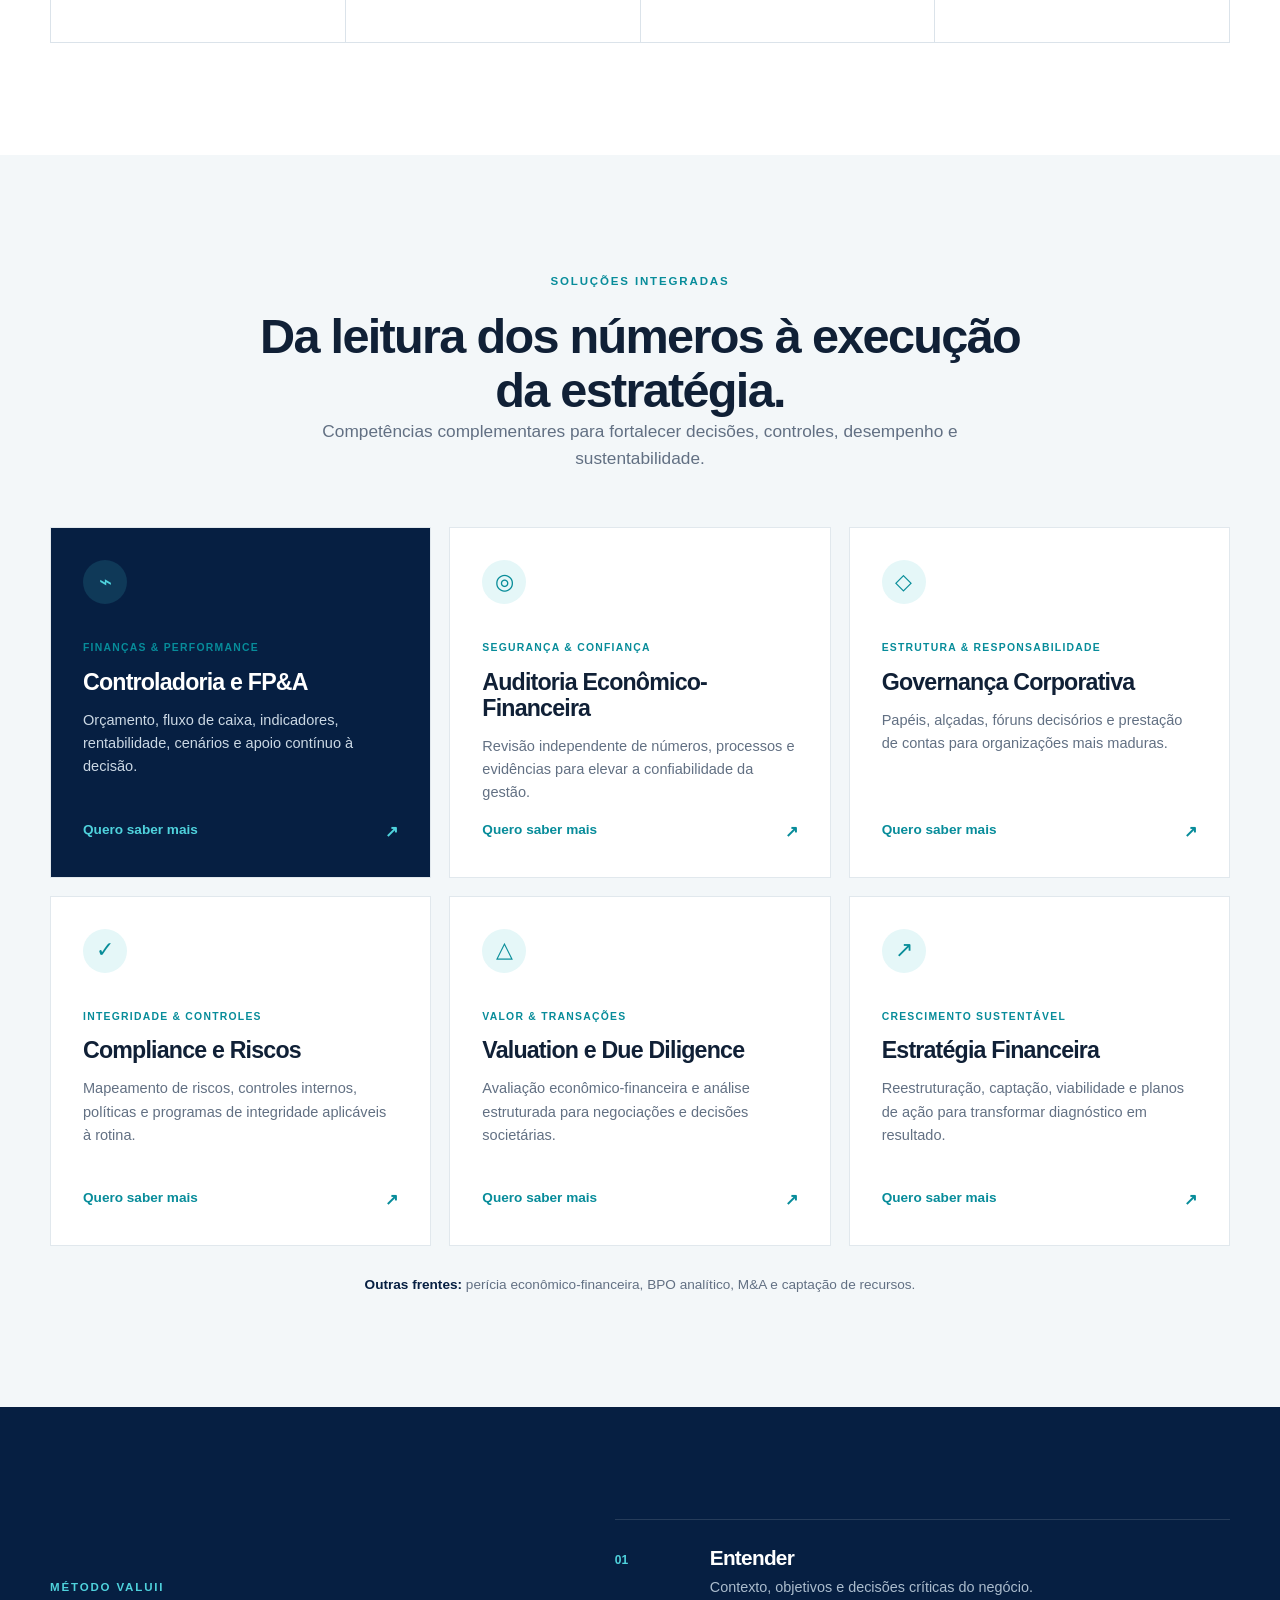
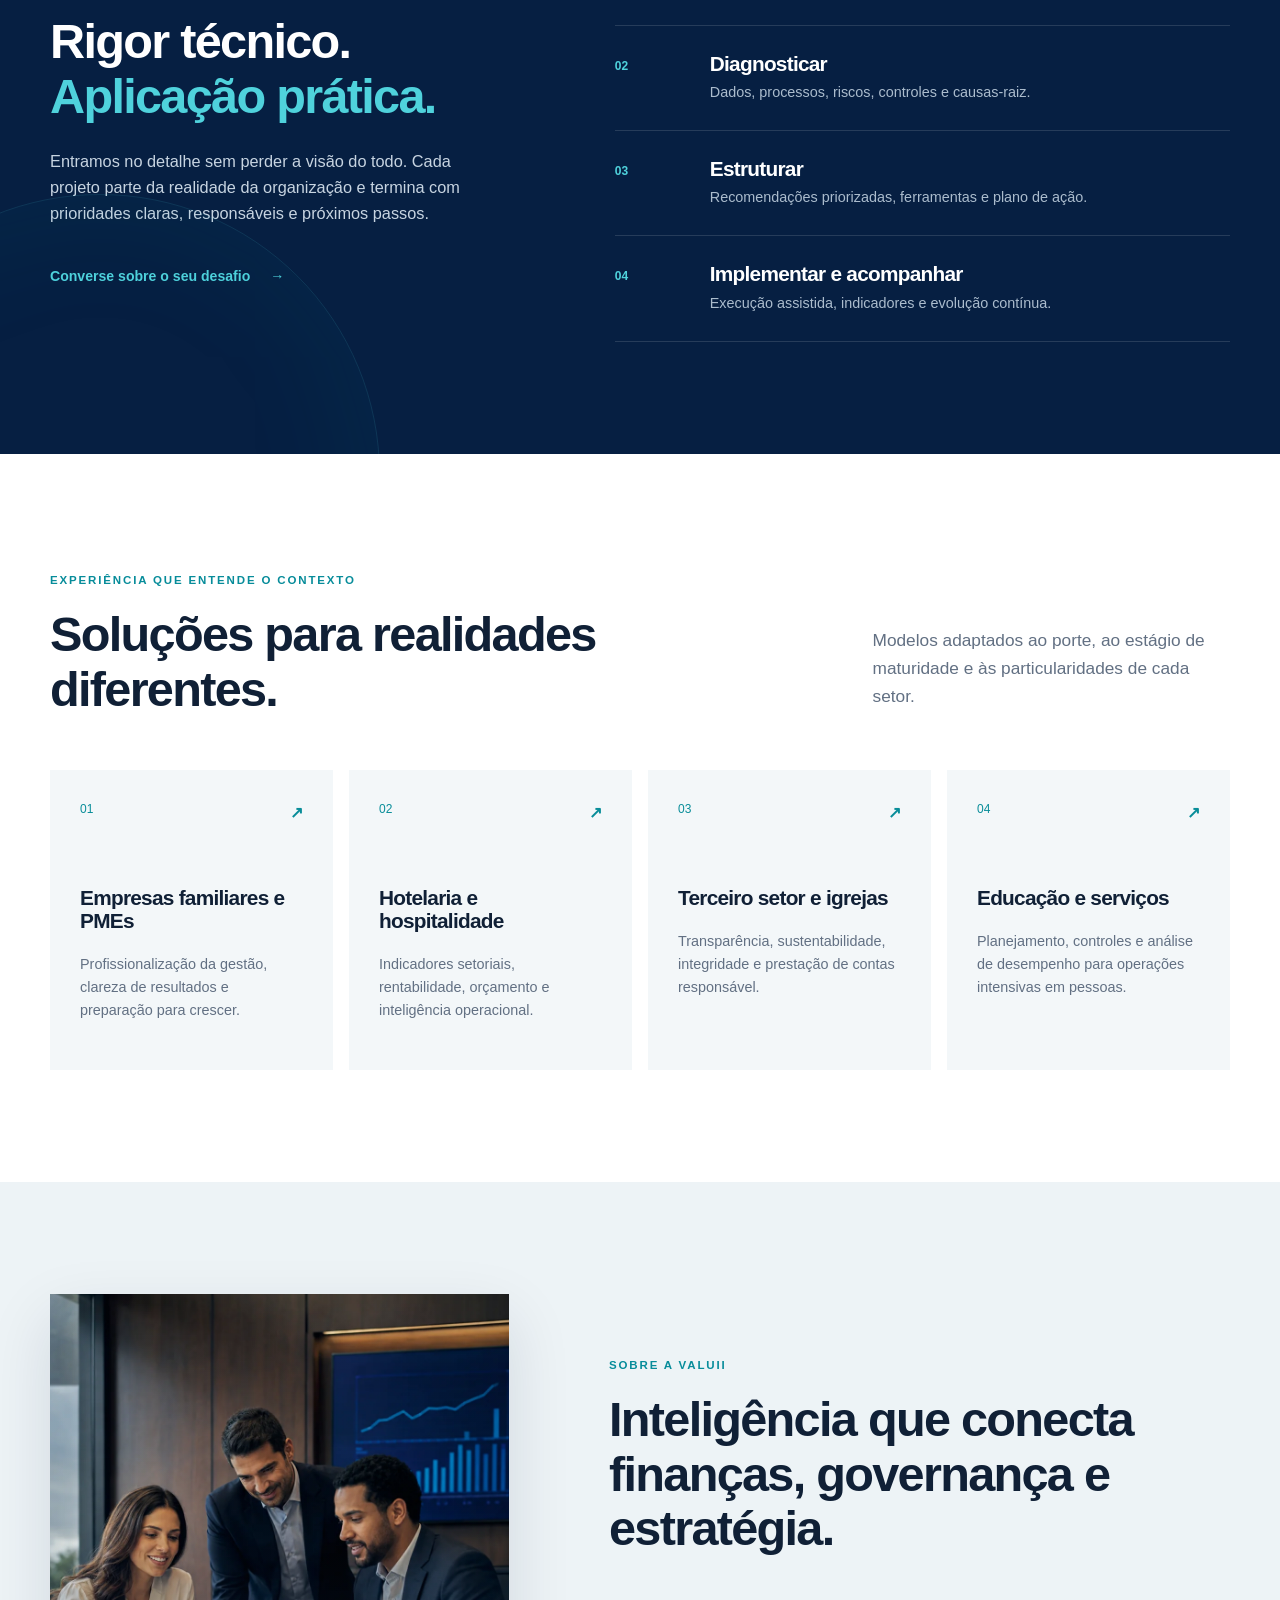
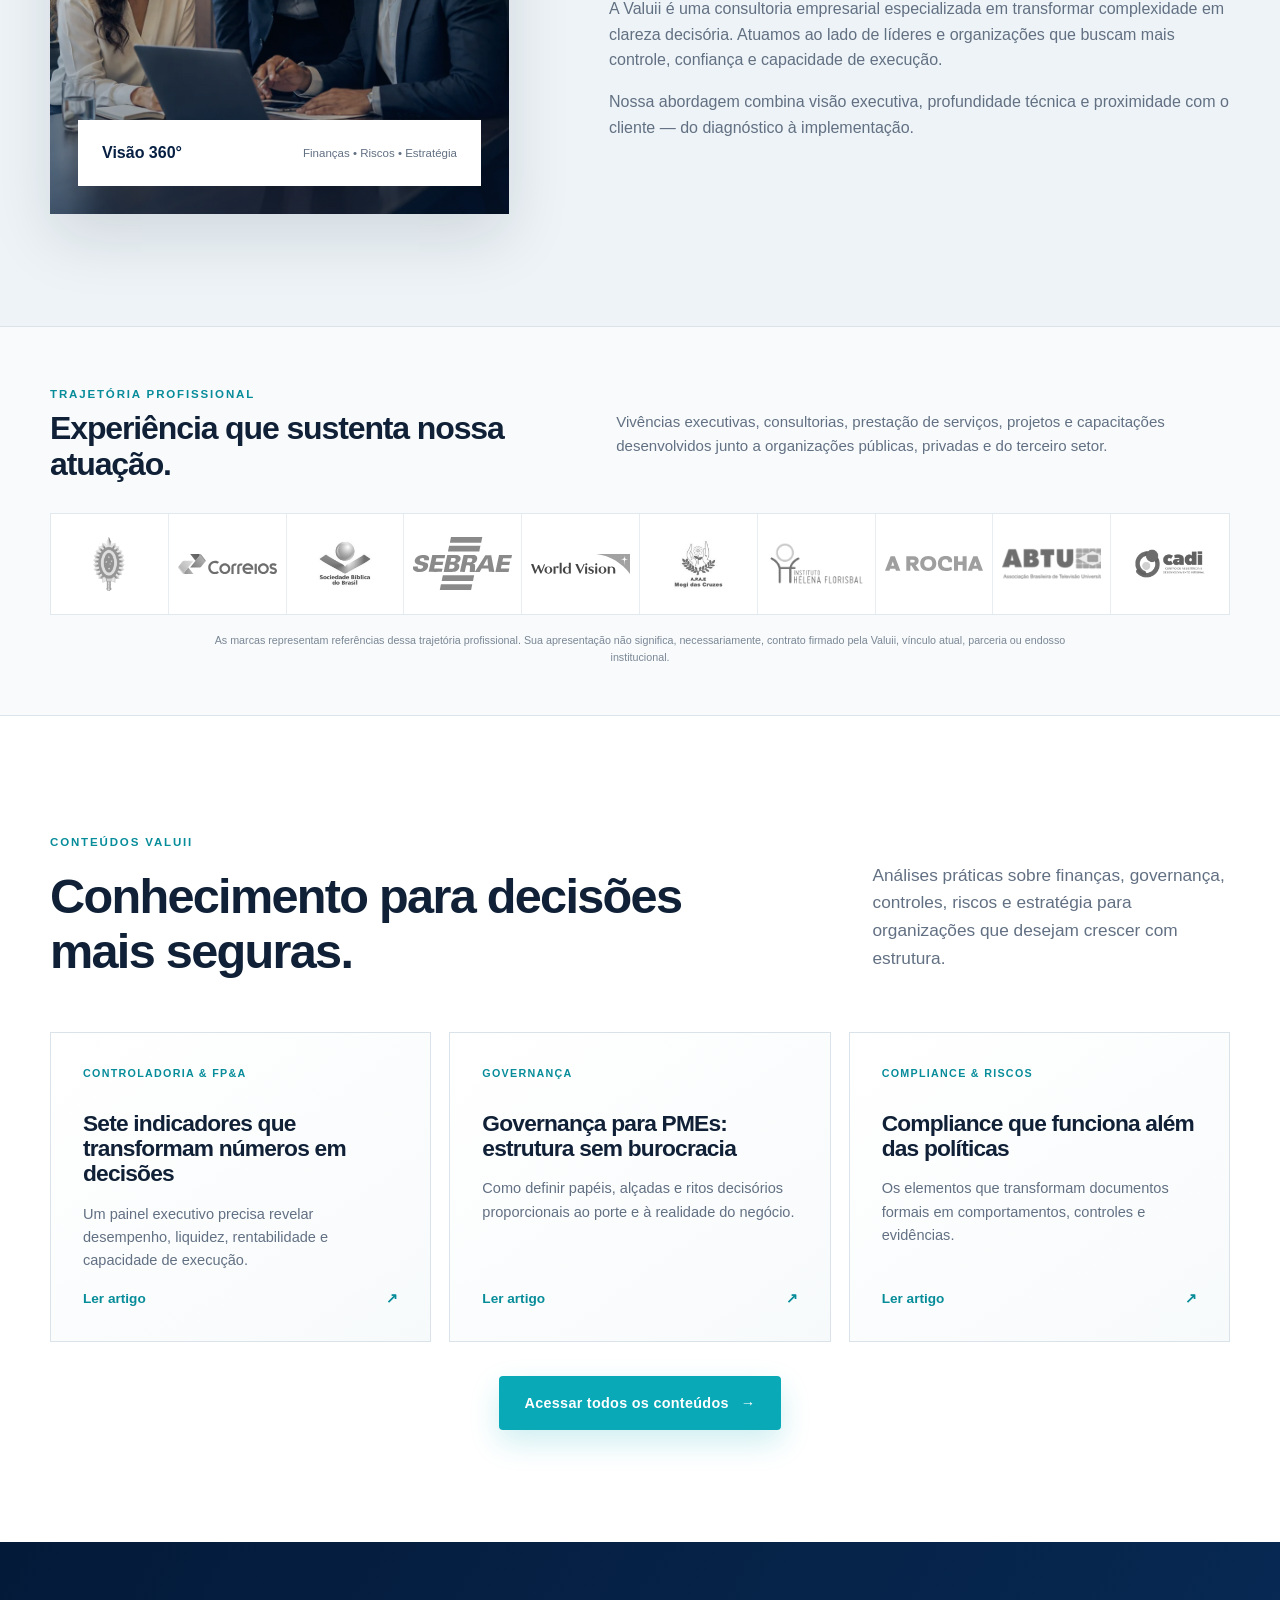
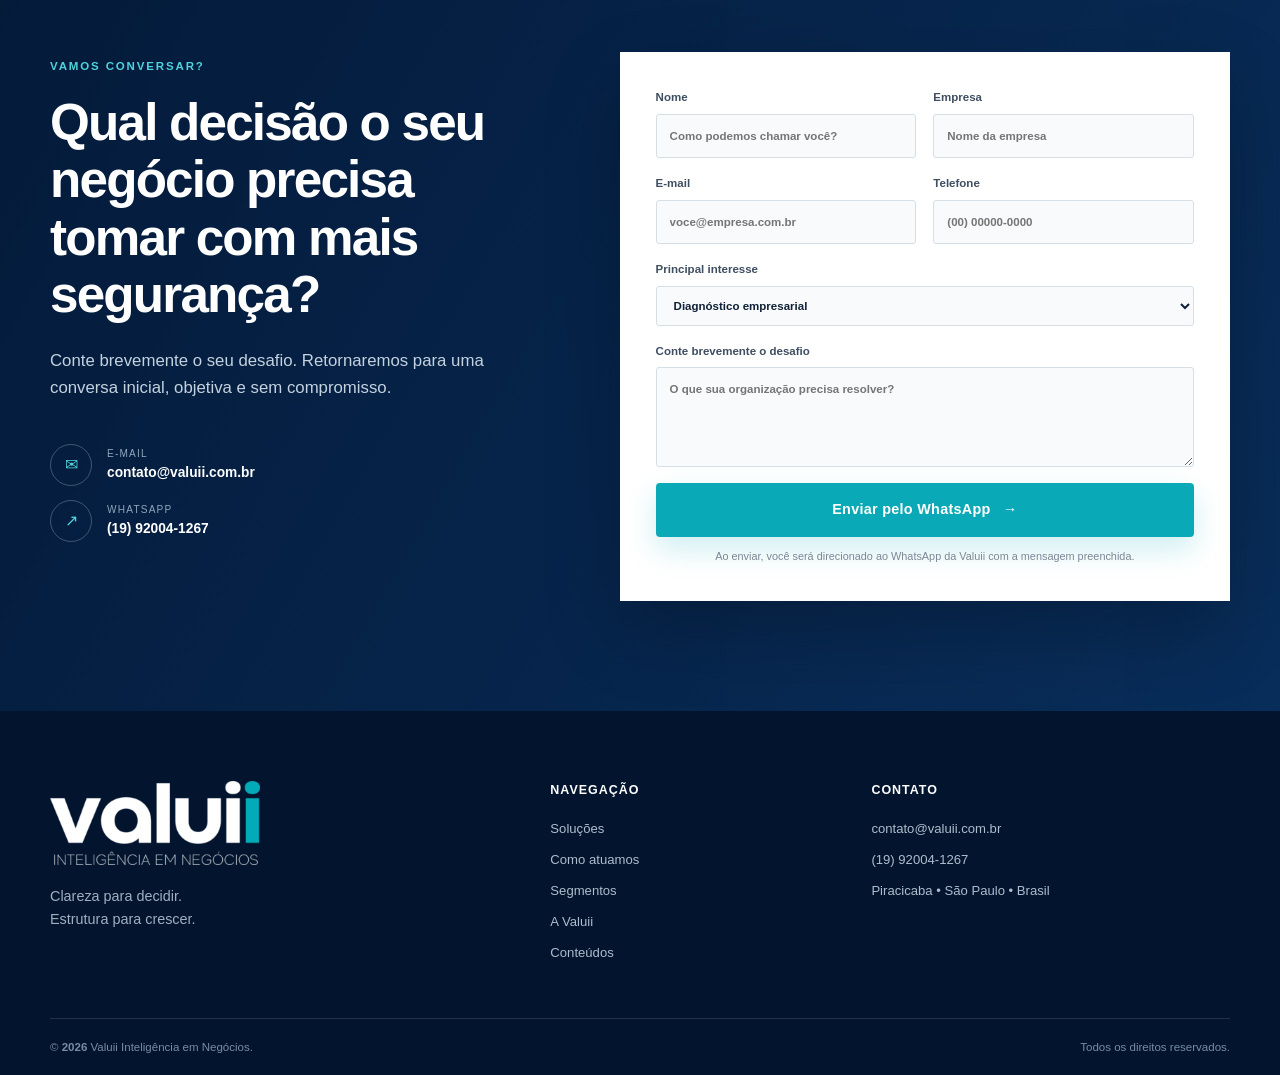
==== commit 98a52699: "Inclui APAE de Mogi na faixa de experiência" ====
--- a/index.html
+++ b/index.html
@@ -15,7 +15,7 @@
   <link rel="icon" type="image/png" sizes="512x512" href="assets/favicon-valuii.png">
   <link rel="apple-touch-icon" href="assets/favicon-valuii.png">
   <link rel="preload" as="image" href="assets/hero-valuii.webp" fetchpriority="high">
-  <link rel="stylesheet" href="styles.css?v=20260814f">
+  <link rel="stylesheet" href="styles.css?v=20260814g">
   <script type="application/ld+json">
   {"@context":"https://schema.org","@type":"ProfessionalService","name":"Valuii Inteligência em Negócios","url":"https://www.valuii.com.br/","email":"contato@valuii.com.br","telephone":"+55-19-92004-1267","areaServed":"Brasil","address":{"@type":"PostalAddress","addressLocality":"Piracicaba","addressRegion":"SP","addressCountry":"BR"}}
   </script>
@@ -172,6 +172,7 @@
           <li class="experience-brand reveal"><img src="assets/experience/sociedade-biblica-brasil.jpg" alt="Sociedade Bíblica do Brasil" loading="lazy"></li>
           <li class="experience-brand reveal"><img src="assets/experience/sebrae.svg" alt="Sebrae" loading="lazy"></li>
           <li class="experience-brand reveal"><img src="assets/experience/visao-mundial.svg" alt="Visão Mundial Brasil" loading="lazy"></li>
+          <li class="experience-brand reveal"><img src="assets/experience/apae-mogi.jpg" alt="APAE de Mogi das Cruzes" loading="lazy"></li>
           <li class="experience-brand reveal"><img src="assets/experience/instituto-helena-florisbal.png" alt="Instituto Helena Florisbal" loading="lazy"></li>
           <li class="experience-brand reveal"><img src="assets/experience/a-rocha.svg" alt="A Rocha Internacional" loading="lazy"></li>
           <li class="experience-brand reveal"><img src="assets/experience/abtu.png" alt="ABTU — Associação Brasileira de Televisão Universitária" loading="lazy"></li>
--- a/styles.css
+++ b/styles.css
@@ -8,6 +8,6 @@
 .experience{background:#f8fafb;border-block:1px solid var(--line)}.experience-head{max-width:780px;margin:0 auto 48px;text-align:center}.experience-head h2{font-size:clamp(2rem,3.2vw,3rem);margin-bottom:18px}.experience-head p{color:var(--muted);font-size:1.02rem;margin:0}.experience-grid{display:grid;grid-template-columns:repeat(5,1fr);gap:14px;list-style:none;margin:0;padding:0}.experience-brand{min-height:145px;padding:22px 16px 16px;display:flex;flex-direction:column;align-items:center;justify-content:center;gap:14px;background:white;border:1px solid #e3e9ee}.experience-brand img{width:100%;height:68px;object-fit:contain;filter:grayscale(1);transition:filter .25s ease,opacity .25s ease;opacity:.76}.experience-brand span{color:#667486;font-size:.69rem;font-weight:700;line-height:1.25;text-align:center}.experience-note{max-width:860px;margin:27px auto 0;color:#7a8796;font-size:.72rem;line-height:1.65;text-align:center}.experience-brand:hover img{opacity:.92}@media(max-width:980px){.experience-grid{grid-template-columns:repeat(3,1fr)}}@media(max-width:650px){.experience-head{margin-bottom:34px}.experience-grid{grid-template-columns:repeat(2,1fr);gap:10px}.experience-brand{min-height:130px;padding:18px 11px 14px}.experience-brand img{height:58px}.experience-brand span{font-size:.65rem}.experience-note{text-align:left}}
 
 .about-photo{width:100%;height:100%;object-fit:cover;object-position:center;position:relative;z-index:0}.about-visual:after{content:"";position:absolute;inset:0;background:linear-gradient(180deg,rgba(6,31,66,.03) 45%,rgba(6,31,66,.48) 100%);pointer-events:none}.about-badge{z-index:2}
-.experience-strip{padding:58px 0 48px;background:#f8fafb;border-block:1px solid var(--line)}.experience-strip .experience-head{max-width:none;margin:0 0 30px;display:grid;grid-template-columns:.9fr 1.1fr;grid-template-rows:auto auto;column-gap:64px;text-align:left;align-items:end}.experience-strip .experience-head>.eyebrow{grid-column:1;grid-row:1;margin-bottom:8px}.experience-strip .experience-head h2{grid-column:1;grid-row:2;font-size:clamp(1.65rem,2.5vw,2.35rem);margin:0}.experience-strip .experience-head p{grid-column:2;grid-row:1/3;align-self:center;font-size:.94rem}.experience-strip .experience-grid{grid-template-columns:repeat(9,minmax(0,1fr));gap:0;border:1px solid #e2e9ee;background:white}.experience-strip .experience-brand{min-height:100px;padding:15px 9px;gap:0;border:0;border-right:1px solid #e7edf1;background:white}.experience-strip .experience-brand:last-child{border-right:0}.experience-strip .experience-brand img{height:54px;opacity:.72}.experience-strip .experience-note{margin-top:17px;font-size:.67rem}
-@media(max-width:980px){.experience-strip .experience-head{grid-template-columns:1fr;grid-template-rows:auto;gap:0}.experience-strip .experience-head>.eyebrow,.experience-strip .experience-head h2,.experience-strip .experience-head p{grid-column:1;grid-row:auto}.experience-strip .experience-head p{margin-top:12px;max-width:720px}.experience-strip .experience-grid{grid-template-columns:repeat(3,1fr)}.experience-strip .experience-brand:nth-child(3n){border-right:0}.experience-strip .experience-brand:nth-child(-n+6){border-bottom:1px solid #e7edf1}}
+.experience-strip{padding:58px 0 48px;background:#f8fafb;border-block:1px solid var(--line)}.experience-strip .experience-head{max-width:none;margin:0 0 30px;display:grid;grid-template-columns:.9fr 1.1fr;grid-template-rows:auto auto;column-gap:64px;text-align:left;align-items:end}.experience-strip .experience-head>.eyebrow{grid-column:1;grid-row:1;margin-bottom:8px}.experience-strip .experience-head h2{grid-column:1;grid-row:2;font-size:clamp(1.65rem,2.5vw,2.35rem);margin:0}.experience-strip .experience-head p{grid-column:2;grid-row:1/3;align-self:center;font-size:.94rem}.experience-strip .experience-grid{grid-template-columns:repeat(10,minmax(0,1fr));gap:0;border:1px solid #e2e9ee;background:white}.experience-strip .experience-brand{min-height:100px;padding:15px 9px;gap:0;border:0;border-right:1px solid #e7edf1;background:white}.experience-strip .experience-brand:last-child{border-right:0}.experience-strip .experience-brand img{height:54px;opacity:.72}.experience-strip .experience-note{margin-top:17px;font-size:.67rem}
+@media(max-width:980px){.experience-strip .experience-head{grid-template-columns:1fr;grid-template-rows:auto;gap:0}.experience-strip .experience-head>.eyebrow,.experience-strip .experience-head h2,.experience-strip .experience-head p{grid-column:1;grid-row:auto}.experience-strip .experience-head p{margin-top:12px;max-width:720px}.experience-strip .experience-grid{grid-template-columns:repeat(5,1fr)}.experience-strip .experience-brand:nth-child(5n){border-right:0}.experience-strip .experience-brand:nth-child(-n+5){border-bottom:1px solid #e7edf1}}
 @media(max-width:650px){.about-photo{object-position:56% center}.experience-strip{padding:45px 0 38px}.experience-strip .experience-head{margin-bottom:24px}.experience-strip .experience-head h2{font-size:1.7rem}.experience-strip .experience-grid{display:flex;overflow-x:auto;scroll-snap-type:x proximity;-webkit-overflow-scrolling:touch}.experience-strip .experience-brand{min-width:138px;min-height:96px;scroll-snap-align:start;border-right:1px solid #e7edf1!important;border-bottom:0!important}.experience-strip .experience-brand img{height:52px}.experience-strip .experience-note{text-align:left}}
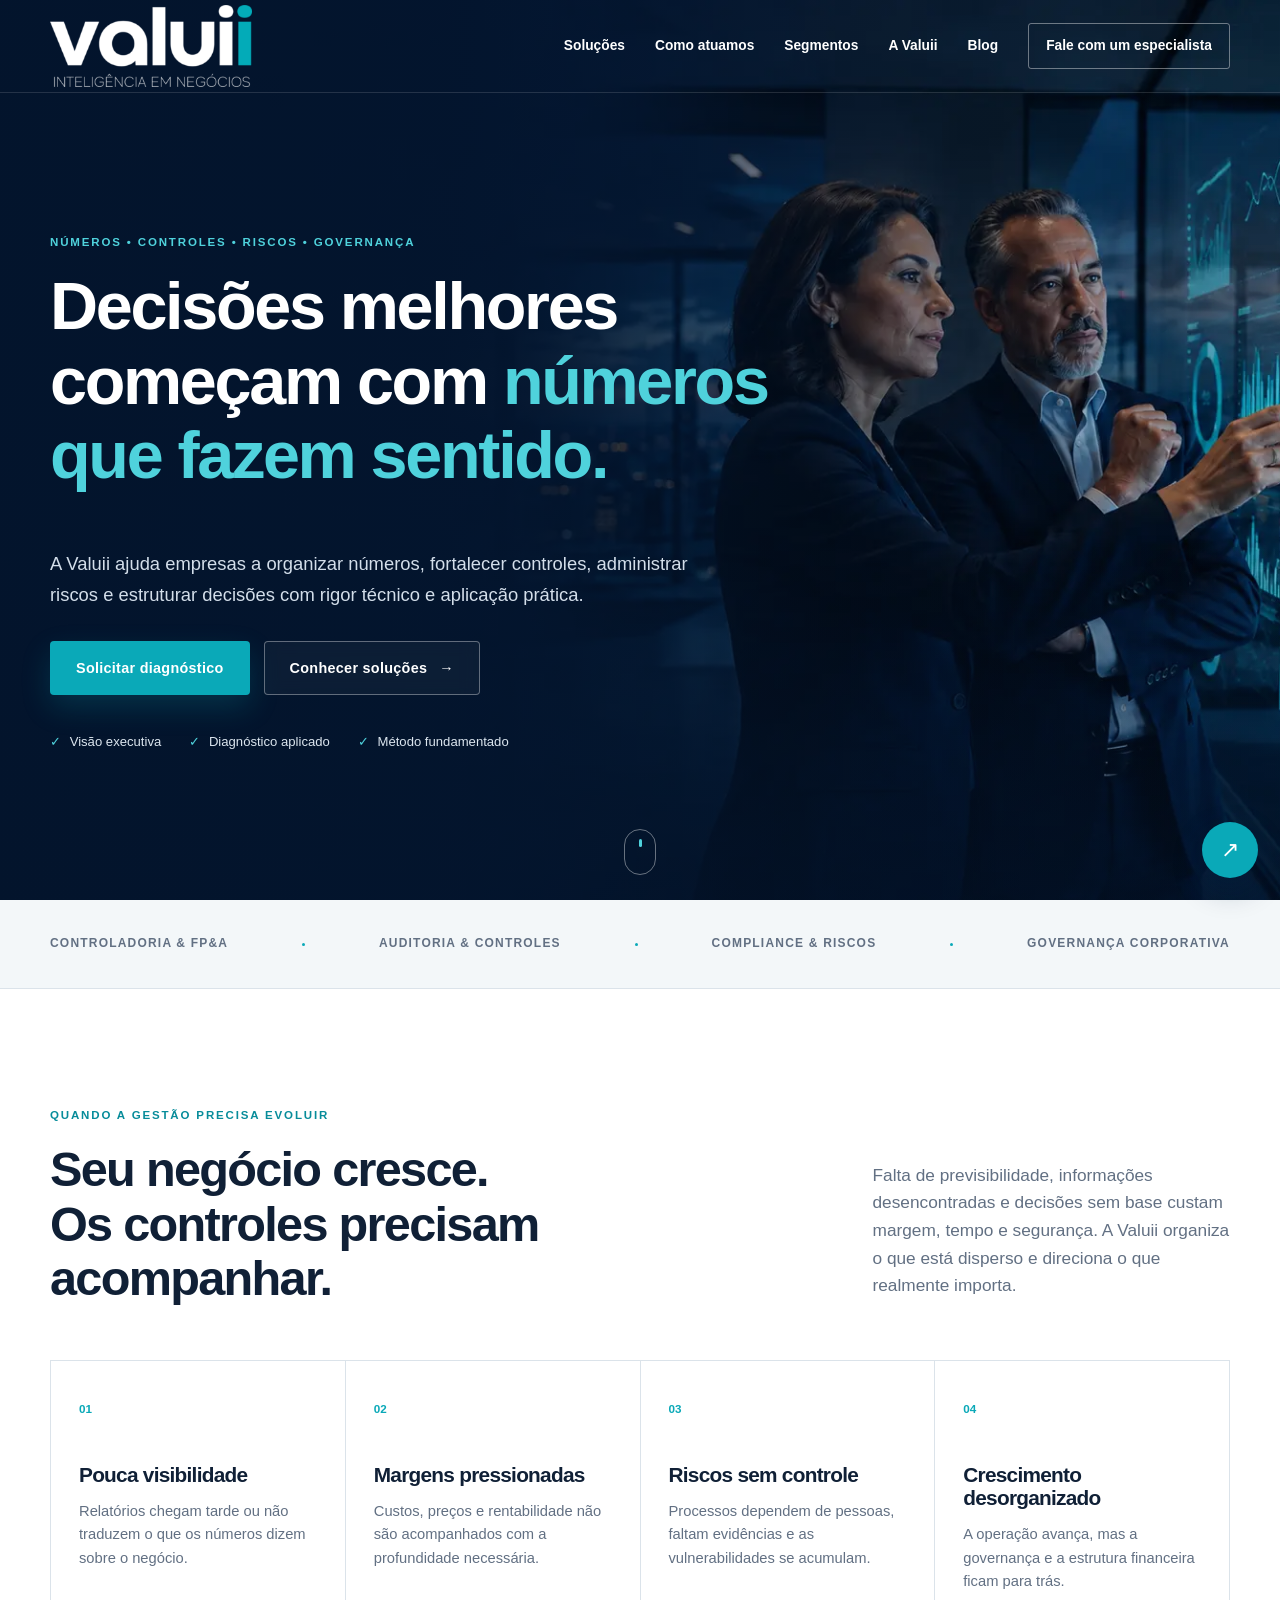
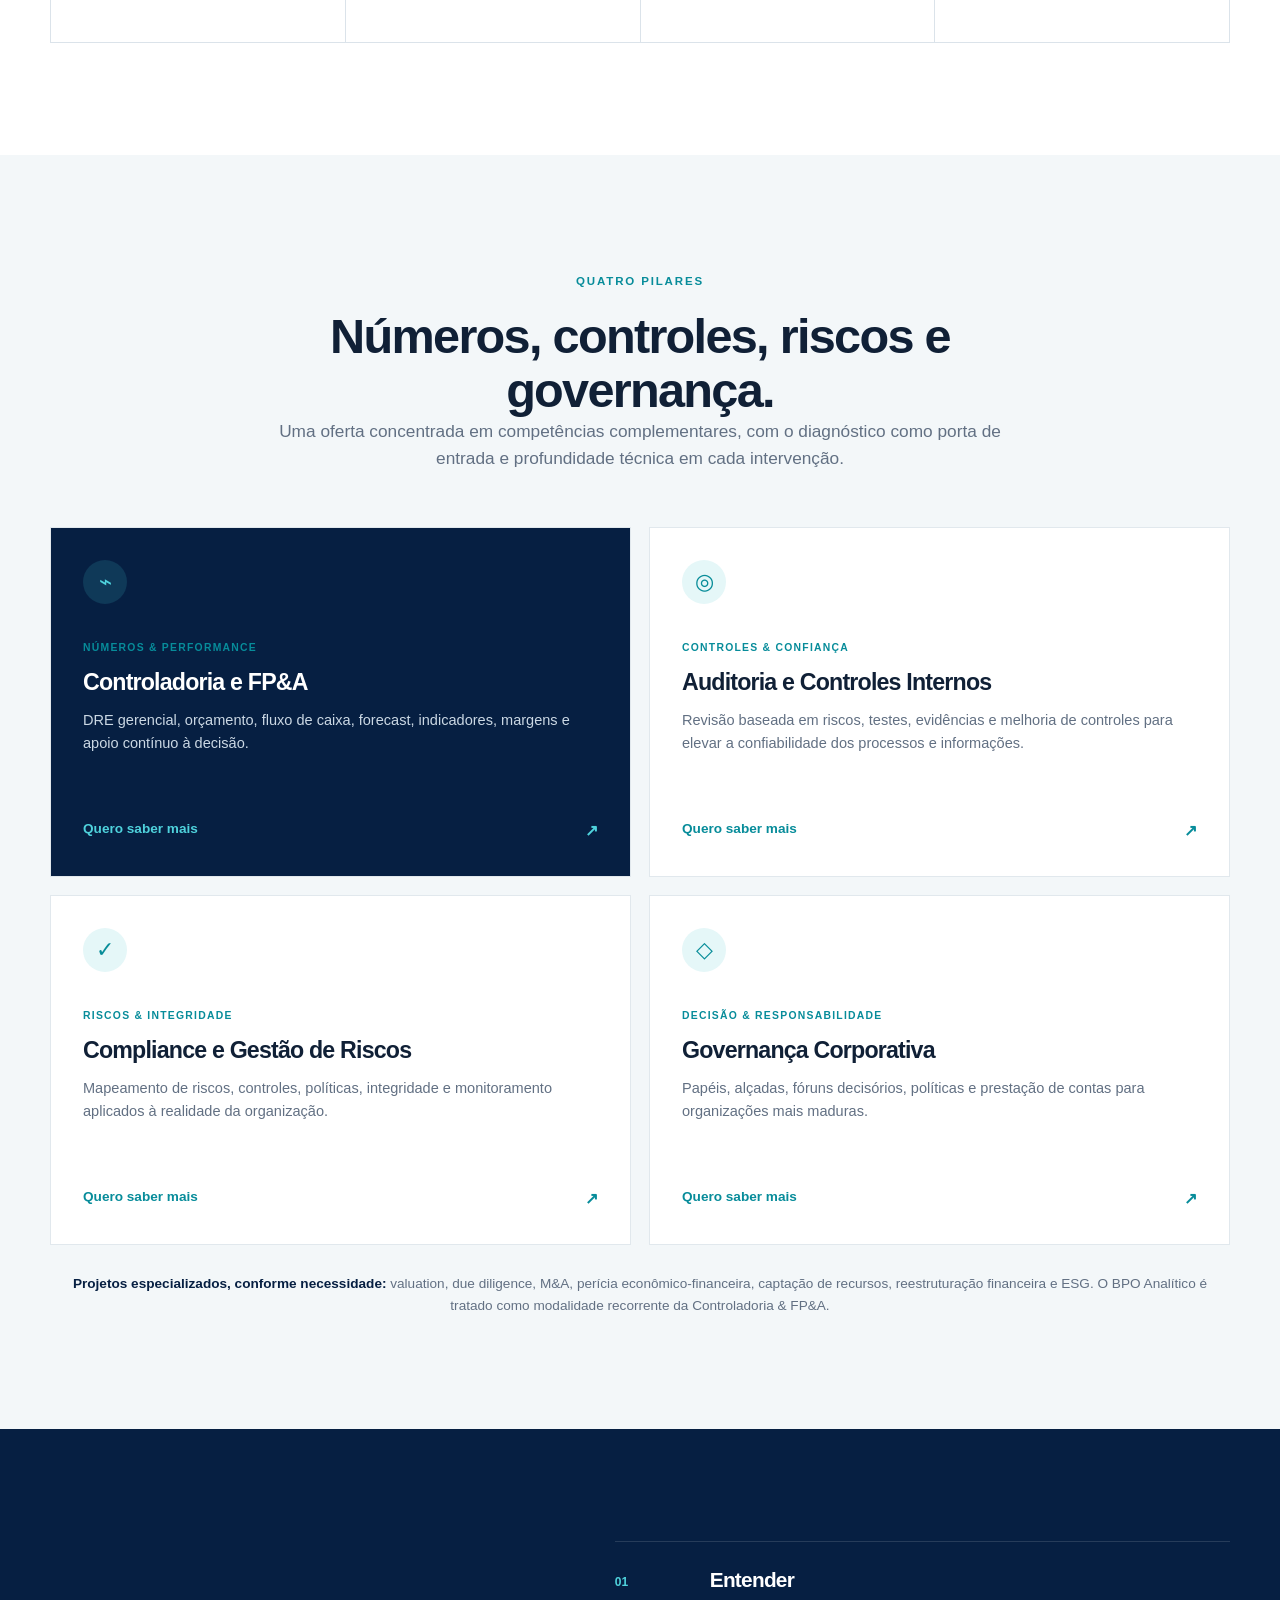
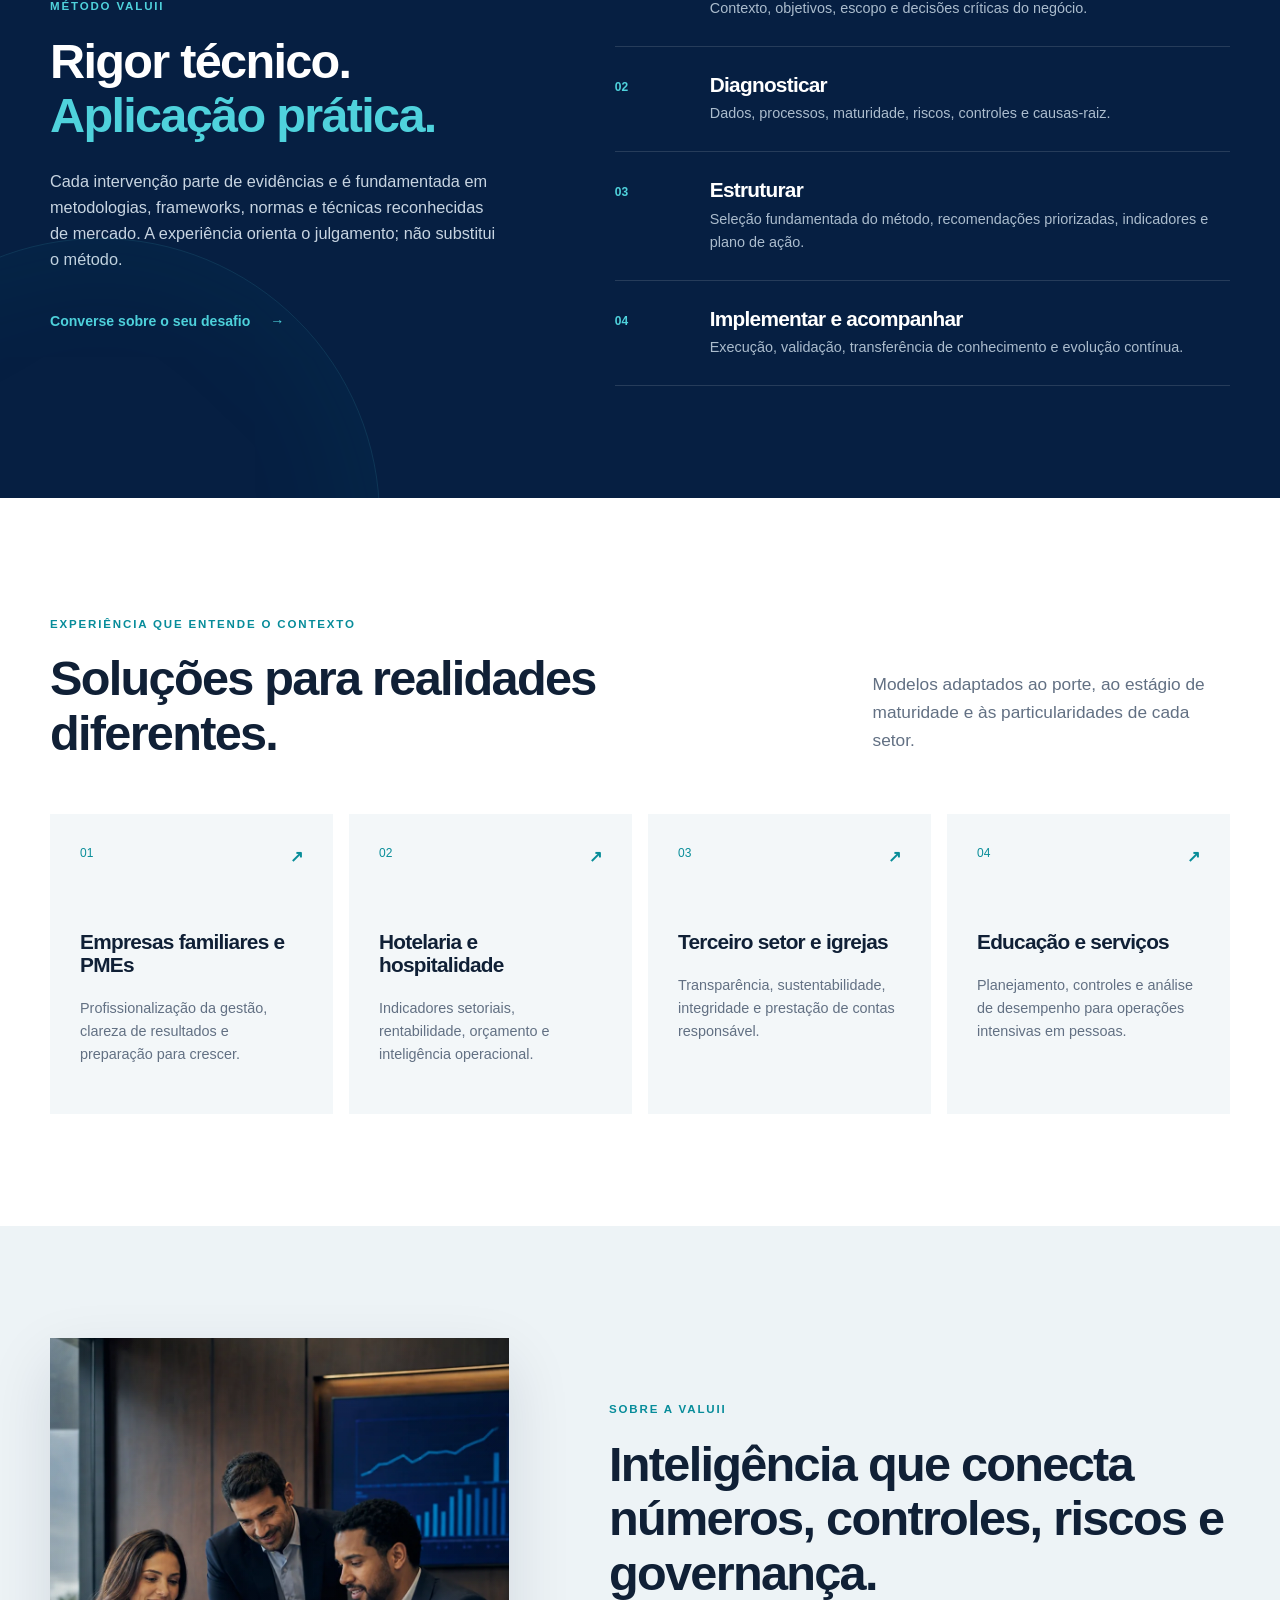
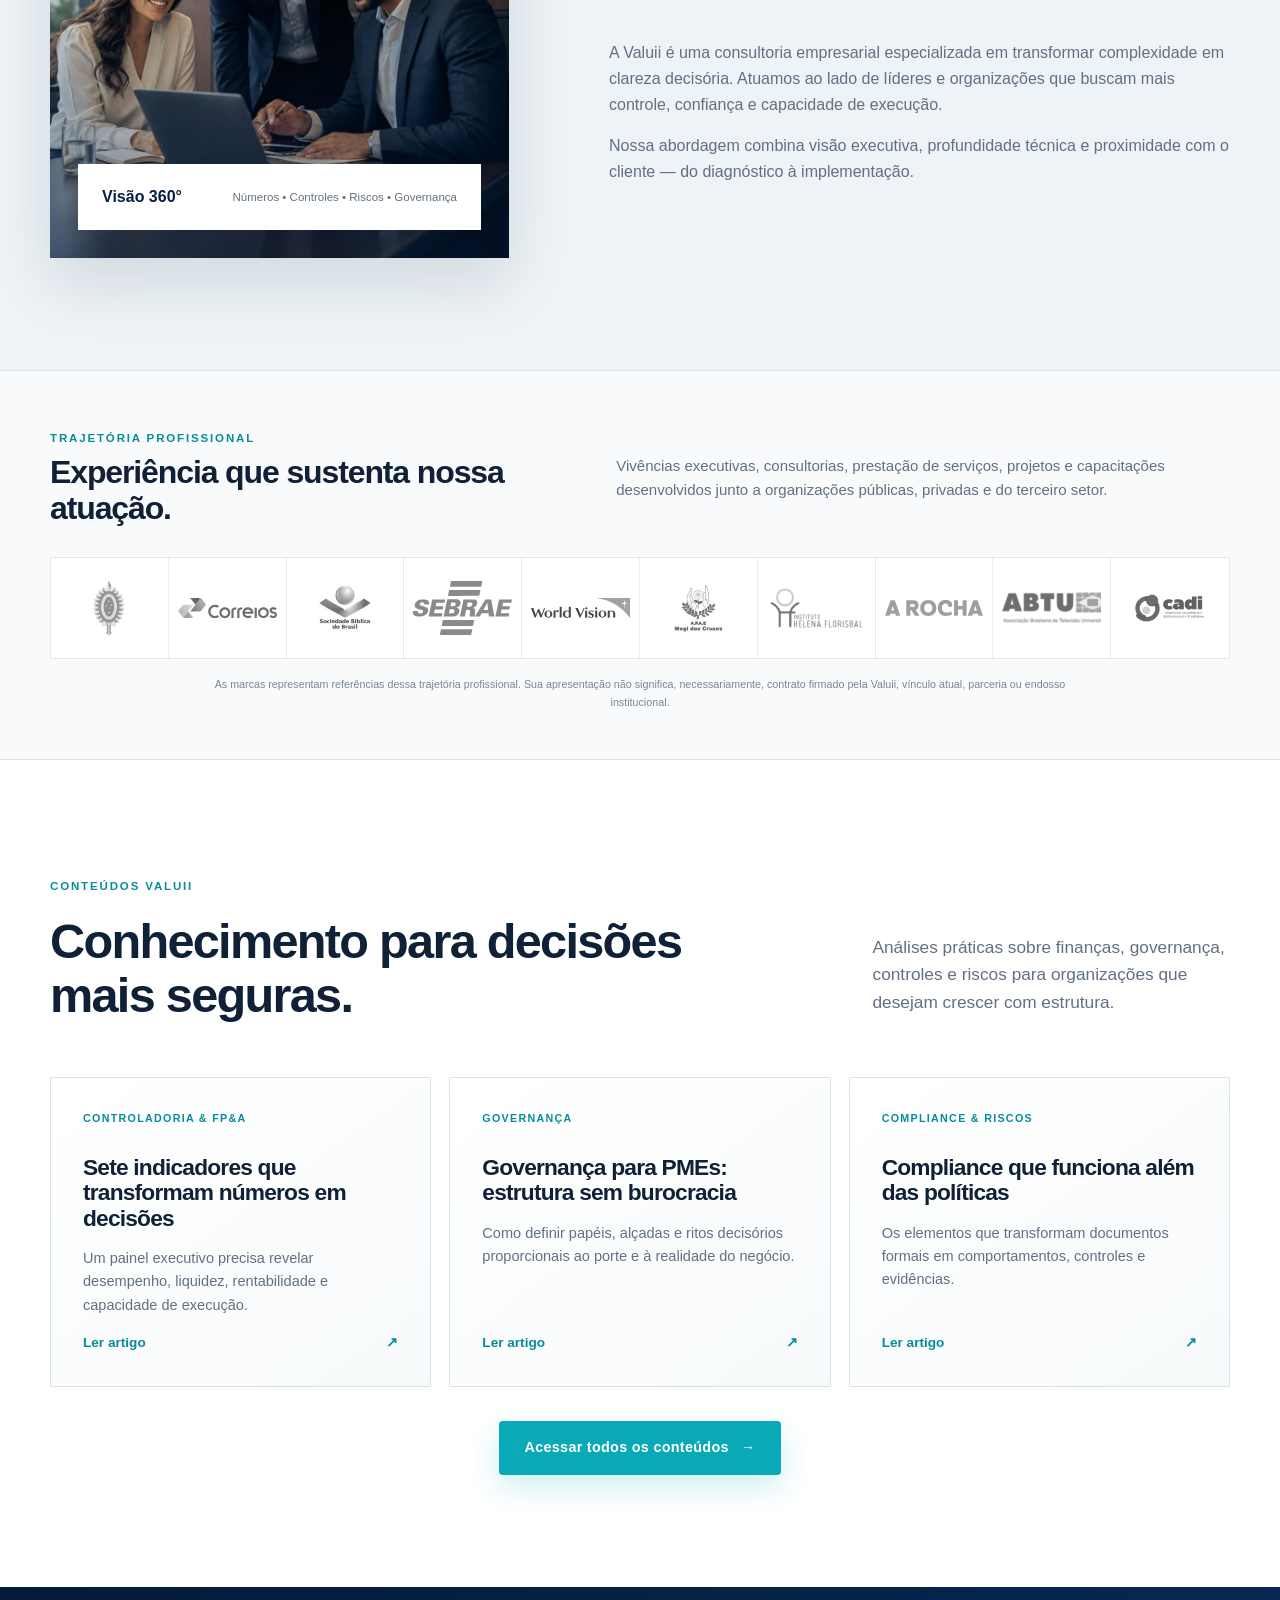
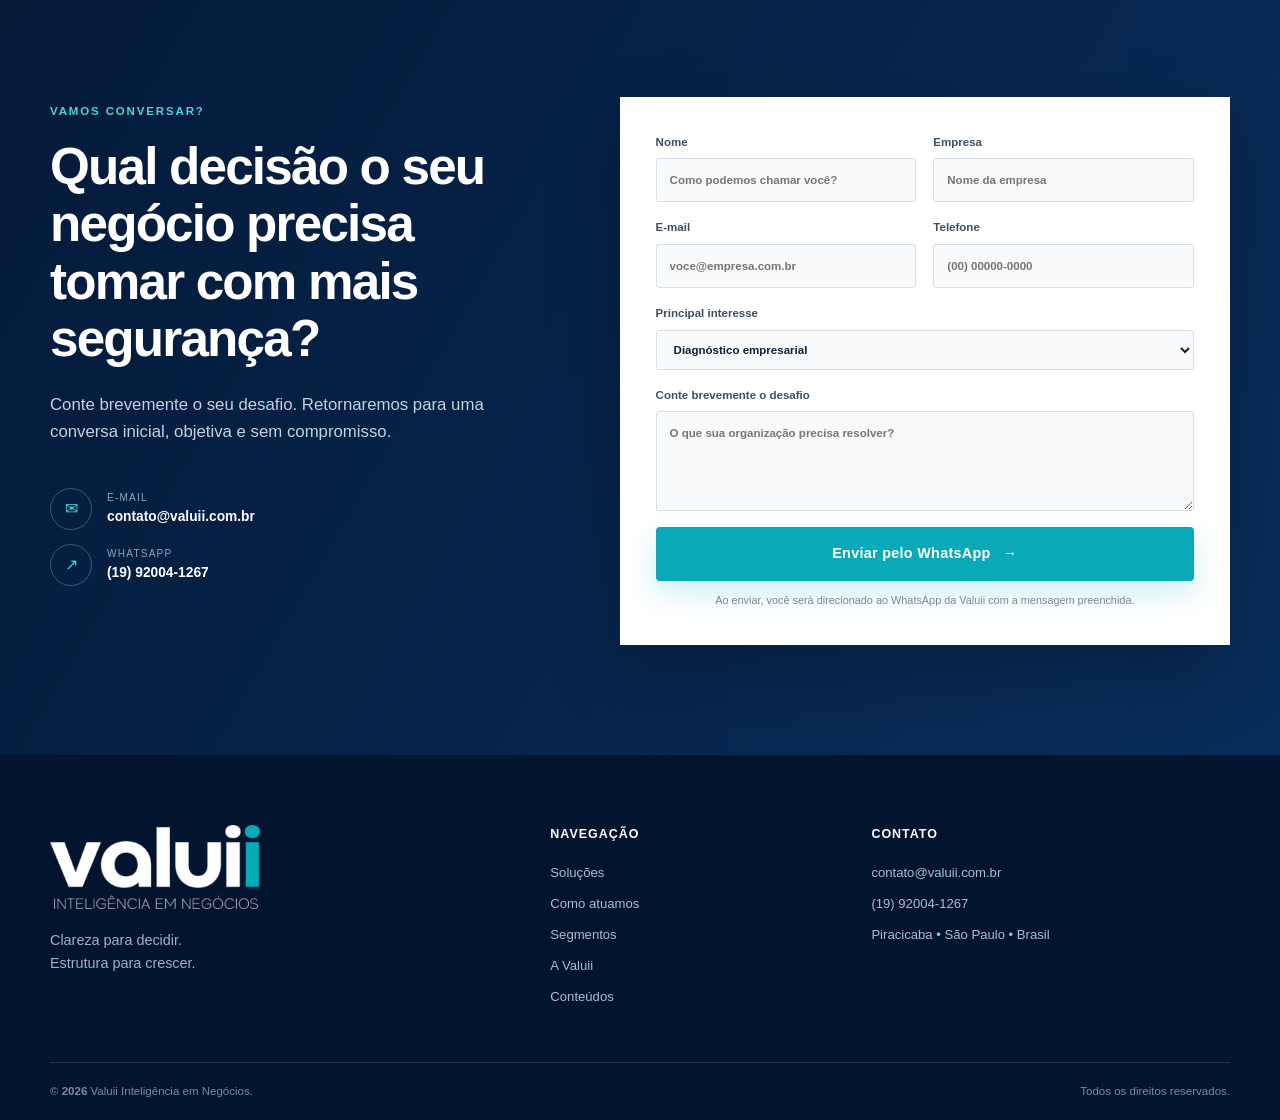
==== commit aadab4d9: "Alinha site ao novo foco do Método Valuii" ====
--- a/index.html
+++ b/index.html
@@ -4,10 +4,10 @@
   <meta charset="utf-8">
   <meta name="viewport" content="width=device-width, initial-scale=1">
   <title>Valuii | Inteligência em Negócios</title>
-  <meta name="description" content="Controladoria, inteligência financeira, auditoria, governança e compliance para transformar números em decisões mais seguras.">
+  <meta name="description" content="Controladoria e FP&A, auditoria e controles internos, compliance e riscos e governança corporativa para decisões empresariais mais seguras.">
   <meta name="theme-color" content="#061f42">
   <meta property="og:title" content="Valuii | Inteligência em Negócios">
-  <meta property="og:description" content="Clareza financeira, controle e governança para decisões empresariais mais seguras.">
+  <meta property="og:description" content="Números, controles, riscos e governança para decisões empresariais mais seguras.">
   <meta property="og:type" content="website">
   <meta property="og:locale" content="pt_BR">
   <meta property="og:url" content="https://www.valuii.com.br/">
@@ -15,7 +15,11 @@
   <link rel="icon" type="image/png" sizes="512x512" href="assets/favicon-valuii.png">
   <link rel="apple-touch-icon" href="assets/favicon-valuii.png">
   <link rel="preload" as="image" href="assets/hero-valuii.webp" fetchpriority="high">
-  <link rel="stylesheet" href="styles.css?v=20260814g">
+  <link rel="stylesheet" href="styles.css?v=20260814h">
+  <style>
+    .solution-grid.focused-grid{grid-template-columns:repeat(2,1fr)}
+    @media(max-width:700px){.solution-grid.focused-grid{grid-template-columns:1fr}}
+  </style>
   <script type="application/ld+json">
   {"@context":"https://schema.org","@type":"ProfessionalService","name":"Valuii Inteligência em Negócios","url":"https://www.valuii.com.br/","email":"contato@valuii.com.br","telephone":"+55-19-92004-1267","areaServed":"Brasil","address":{"@type":"PostalAddress","addressLocality":"Piracicaba","addressRegion":"SP","addressCountry":"BR"}}
   </script>
@@ -47,9 +51,9 @@
       <div class="hero-shade" aria-hidden="true"></div>
       <div class="container hero-grid">
         <div class="hero-copy reveal">
-          <span class="eyebrow light">INTELIGÊNCIA FINANCEIRA • GOVERNANÇA • CONTROLE</span>
+          <span class="eyebrow light">NÚMEROS • CONTROLES • RISCOS • GOVERNANÇA</span>
           <h1 id="hero-title">Decisões melhores começam com <em>números que fazem sentido.</em></h1>
-          <p>A Valuii transforma dados financeiros, riscos e controles em clareza para proteger o negócio, melhorar resultados e sustentar o crescimento.</p>
+          <p>A Valuii ajuda empresas a organizar números, fortalecer controles, administrar riscos e estruturar decisões com rigor técnico e aplicação prática.</p>
           <div class="hero-actions">
             <a class="button primary" href="#contato">Solicitar diagnóstico</a>
             <a class="button ghost" href="#solucoes">Conhecer soluções <span aria-hidden="true">→</span></a>
@@ -57,7 +61,7 @@
           <div class="hero-proof" aria-label="Diferenciais da Valuii">
             <span><i aria-hidden="true">✓</i> Visão executiva</span>
             <span><i aria-hidden="true">✓</i> Diagnóstico aplicado</span>
-            <span><i aria-hidden="true">✓</i> Entregas sob medida</span>
+            <span><i aria-hidden="true">✓</i> Método fundamentado</span>
           </div>
         </div>
       </div>
@@ -67,10 +71,9 @@
     <section class="trust-strip" aria-label="Áreas de atuação">
       <div class="container trust-items">
         <span>Controladoria &amp; FP&amp;A</span><i></i>
-        <span>Auditoria</span><i></i>
-        <span>Governança</span><i></i>
-        <span>Compliance</span><i></i>
-        <span>Estratégia</span>
+        <span>Auditoria &amp; Controles</span><i></i>
+        <span>Compliance &amp; Riscos</span><i></i>
+        <span>Governança Corporativa</span>
       </div>
     </section>
 
@@ -95,19 +98,17 @@
     <section class="section solutions" id="solucoes">
       <div class="container">
         <div class="section-head centered reveal">
-          <span class="eyebrow">SOLUÇÕES INTEGRADAS</span>
-          <h2>Da leitura dos números à execução da estratégia.</h2>
-          <p>Competências complementares para fortalecer decisões, controles, desempenho e sustentabilidade.</p>
-        </div>
-        <div class="solution-grid">
-          <article class="solution-card featured reveal"><div class="icon">⌁</div><span>FINANÇAS &amp; PERFORMANCE</span><h3>Controladoria e FP&amp;A</h3><p>Orçamento, fluxo de caixa, indicadores, rentabilidade, cenários e apoio contínuo à decisão.</p><a href="#contato" data-interest="Controladoria e FP&A">Quero saber mais <b>↗</b></a></article>
-          <article class="solution-card reveal"><div class="icon">◎</div><span>SEGURANÇA &amp; CONFIANÇA</span><h3>Auditoria Econômico-Financeira</h3><p>Revisão independente de números, processos e evidências para elevar a confiabilidade da gestão.</p><a href="#contato" data-interest="Auditoria Econômico-Financeira">Quero saber mais <b>↗</b></a></article>
-          <article class="solution-card reveal"><div class="icon">◇</div><span>ESTRUTURA &amp; RESPONSABILIDADE</span><h3>Governança Corporativa</h3><p>Papéis, alçadas, fóruns decisórios e prestação de contas para organizações mais maduras.</p><a href="#contato" data-interest="Governança Corporativa">Quero saber mais <b>↗</b></a></article>
-          <article class="solution-card reveal"><div class="icon">✓</div><span>INTEGRIDADE &amp; CONTROLES</span><h3>Compliance e Riscos</h3><p>Mapeamento de riscos, controles internos, políticas e programas de integridade aplicáveis à rotina.</p><a href="#contato" data-interest="Compliance, Riscos e Controles Internos">Quero saber mais <b>↗</b></a></article>
-          <article class="solution-card reveal"><div class="icon">△</div><span>VALOR &amp; TRANSAÇÕES</span><h3>Valuation e Due Diligence</h3><p>Avaliação econômico-financeira e análise estruturada para negociações e decisões societárias.</p><a href="#contato" data-interest="Valuation e Due Diligence">Quero saber mais <b>↗</b></a></article>
-          <article class="solution-card reveal"><div class="icon">↗</div><span>CRESCIMENTO SUSTENTÁVEL</span><h3>Estratégia Financeira</h3><p>Reestruturação, captação, viabilidade e planos de ação para transformar diagnóstico em resultado.</p><a href="#contato" data-interest="Consultoria Financeira Estratégica">Quero saber mais <b>↗</b></a></article>
-        </div>
-        <div class="solutions-note reveal"><strong>Outras frentes:</strong> perícia econômico-financeira, BPO analítico, M&amp;A e captação de recursos.</div>
+          <span class="eyebrow">QUATRO PILARES</span>
+          <h2>Números, controles, riscos e governança.</h2>
+          <p>Uma oferta concentrada em competências complementares, com o diagnóstico como porta de entrada e profundidade técnica em cada intervenção.</p>
+        </div>
+        <div class="solution-grid focused-grid">
+          <article class="solution-card featured reveal"><div class="icon">⌁</div><span>NÚMEROS &amp; PERFORMANCE</span><h3>Controladoria e FP&amp;A</h3><p>DRE gerencial, orçamento, fluxo de caixa, forecast, indicadores, margens e apoio contínuo à decisão.</p><a href="#contato" data-interest="Controladoria e FP&A">Quero saber mais <b>↗</b></a></article>
+          <article class="solution-card reveal"><div class="icon">◎</div><span>CONTROLES &amp; CONFIANÇA</span><h3>Auditoria e Controles Internos</h3><p>Revisão baseada em riscos, testes, evidências e melhoria de controles para elevar a confiabilidade dos processos e informações.</p><a href="#contato" data-interest="Auditoria e Controles Internos">Quero saber mais <b>↗</b></a></article>
+          <article class="solution-card reveal"><div class="icon">✓</div><span>RISCOS &amp; INTEGRIDADE</span><h3>Compliance e Gestão de Riscos</h3><p>Mapeamento de riscos, controles, políticas, integridade e monitoramento aplicados à realidade da organização.</p><a href="#contato" data-interest="Compliance e Gestão de Riscos">Quero saber mais <b>↗</b></a></article>
+          <article class="solution-card reveal"><div class="icon">◇</div><span>DECISÃO &amp; RESPONSABILIDADE</span><h3>Governança Corporativa</h3><p>Papéis, alçadas, fóruns decisórios, políticas e prestação de contas para organizações mais maduras.</p><a href="#contato" data-interest="Governança Corporativa">Quero saber mais <b>↗</b></a></article>
+        </div>
+        <div class="solutions-note reveal"><strong>Projetos especializados, conforme necessidade:</strong> valuation, due diligence, M&amp;A, perícia econômico-financeira, captação de recursos, reestruturação financeira e ESG. O BPO Analítico é tratado como modalidade recorrente da Controladoria &amp; FP&amp;A.</div>
       </div>
     </section>
 
@@ -117,14 +118,14 @@
         <div class="method-copy reveal">
           <span class="eyebrow light">MÉTODO VALUII</span>
           <h2>Rigor técnico.<br><em>Aplicação prática.</em></h2>
-          <p>Entramos no detalhe sem perder a visão do todo. Cada projeto parte da realidade da organização e termina com prioridades claras, responsáveis e próximos passos.</p>
+          <p>Cada intervenção parte de evidências e é fundamentada em metodologias, frameworks, normas e técnicas reconhecidas de mercado. A experiência orienta o julgamento; não substitui o método.</p>
           <a class="text-link" href="#contato">Converse sobre o seu desafio <span>→</span></a>
         </div>
         <ol class="method-steps">
-          <li class="reveal"><span>01</span><div><h3>Entender</h3><p>Contexto, objetivos e decisões críticas do negócio.</p></div></li>
-          <li class="reveal"><span>02</span><div><h3>Diagnosticar</h3><p>Dados, processos, riscos, controles e causas-raiz.</p></div></li>
-          <li class="reveal"><span>03</span><div><h3>Estruturar</h3><p>Recomendações priorizadas, ferramentas e plano de ação.</p></div></li>
-          <li class="reveal"><span>04</span><div><h3>Implementar e acompanhar</h3><p>Execução assistida, indicadores e evolução contínua.</p></div></li>
+          <li class="reveal"><span>01</span><div><h3>Entender</h3><p>Contexto, objetivos, escopo e decisões críticas do negócio.</p></div></li>
+          <li class="reveal"><span>02</span><div><h3>Diagnosticar</h3><p>Dados, processos, maturidade, riscos, controles e causas-raiz.</p></div></li>
+          <li class="reveal"><span>03</span><div><h3>Estruturar</h3><p>Seleção fundamentada do método, recomendações priorizadas, indicadores e plano de ação.</p></div></li>
+          <li class="reveal"><span>04</span><div><h3>Implementar e acompanhar</h3><p>Execução, validação, transferência de conhecimento e evolução contínua.</p></div></li>
         </ol>
       </div>
     </section>
@@ -148,11 +149,11 @@
       <div class="container about-grid">
         <div class="about-visual reveal">
           <img class="about-photo" src="assets/about-consultoria-premium.webp" alt="Equipe de consultoria analisando indicadores financeiros" width="1000" height="1250" loading="lazy">
-          <div class="about-badge"><strong>Visão 360°</strong><span>Finanças • Riscos • Estratégia</span></div>
+          <div class="about-badge"><strong>Visão 360°</strong><span>Números • Controles • Riscos • Governança</span></div>
         </div>
         <div class="about-copy reveal">
           <span class="eyebrow">SOBRE A VALUII</span>
-          <h2>Inteligência que conecta finanças, governança e estratégia.</h2>
+          <h2>Inteligência que conecta números, controles, riscos e governança.</h2>
           <p>A Valuii é uma consultoria empresarial especializada em transformar complexidade em clareza decisória. Atuamos ao lado de líderes e organizações que buscam mais controle, confiança e capacidade de execução.</p>
           <p>Nossa abordagem combina visão executiva, profundidade técnica e proximidade com o cliente — do diagnóstico à implementação.</p>
         </div>
@@ -186,7 +187,7 @@
       <div class="container">
         <div class="section-head split reveal">
           <div><span class="eyebrow">CONTEÚDOS VALUII</span><h2>Conhecimento para decisões mais seguras.</h2></div>
-          <p>Análises práticas sobre finanças, governança, controles, riscos e estratégia para organizações que desejam crescer com estrutura.</p>
+          <p>Análises práticas sobre finanças, governança, controles e riscos para organizações que desejam crescer com estrutura.</p>
         </div>
         <div class="insight-grid">
           <article class="insight-card reveal"><span>CONTROLADORIA &amp; FP&amp;A</span><h3>Sete indicadores que transformam números em decisões</h3><p>Um painel executivo precisa revelar desempenho, liquidez, rentabilidade e capacidade de execução.</p><a href="blog/indicadores-gestao-financeira/">Ler artigo <b>↗</b></a></article>
@@ -211,7 +212,7 @@
         <form class="contact-form reveal" id="contact-form">
           <div class="form-row"><label>Nome<input id="name" name="name" type="text" autocomplete="name" required placeholder="Como podemos chamar você?"></label><label>Empresa<input id="company" name="company" type="text" autocomplete="organization" placeholder="Nome da empresa"></label></div>
           <div class="form-row"><label>E-mail<input id="email" name="email" type="email" autocomplete="email" required placeholder="voce@empresa.com.br"></label><label>Telefone<input id="phone" name="phone" type="tel" autocomplete="tel" placeholder="(00) 00000-0000"></label></div>
-          <label>Principal interesse<select id="interest" name="interest"><option>Diagnóstico empresarial</option><option>Controladoria e FP&amp;A</option><option>Auditoria Econômico-Financeira</option><option>Governança Corporativa</option><option>Compliance, Riscos e Controles Internos</option><option>Valuation e Due Diligence</option><option>Consultoria Financeira Estratégica</option><option>Outro assunto</option></select></label>
+          <label>Principal interesse<select id="interest" name="interest"><option>Diagnóstico empresarial</option><option>Controladoria e FP&amp;A</option><option>Auditoria e Controles Internos</option><option>Compliance e Gestão de Riscos</option><option>Governança Corporativa</option><option>Projeto especializado</option><option>Outro assunto</option></select></label>
           <label>Conte brevemente o desafio<textarea id="message" name="message" rows="4" required placeholder="O que sua organização precisa resolver?"></textarea></label>
           <button class="button primary full" type="submit">Enviar pelo WhatsApp <span>→</span></button>
           <p class="form-note">Ao enviar, você será direcionado ao WhatsApp da Valuii com a mensagem preenchida.</p>
@@ -232,4 +233,4 @@
   <a class="whatsapp-float" href="https://wa.me/5519920041267?text=Ol%C3%A1%2C%20gostaria%20de%20conhecer%20as%20solu%C3%A7%C3%B5es%20da%20Valuii." target="_blank" rel="noopener" aria-label="Conversar com a Valuii pelo WhatsApp"><span>↗</span></a>
   <script src="script.js" defer></script>
 </body>
-</html>
+</html>
